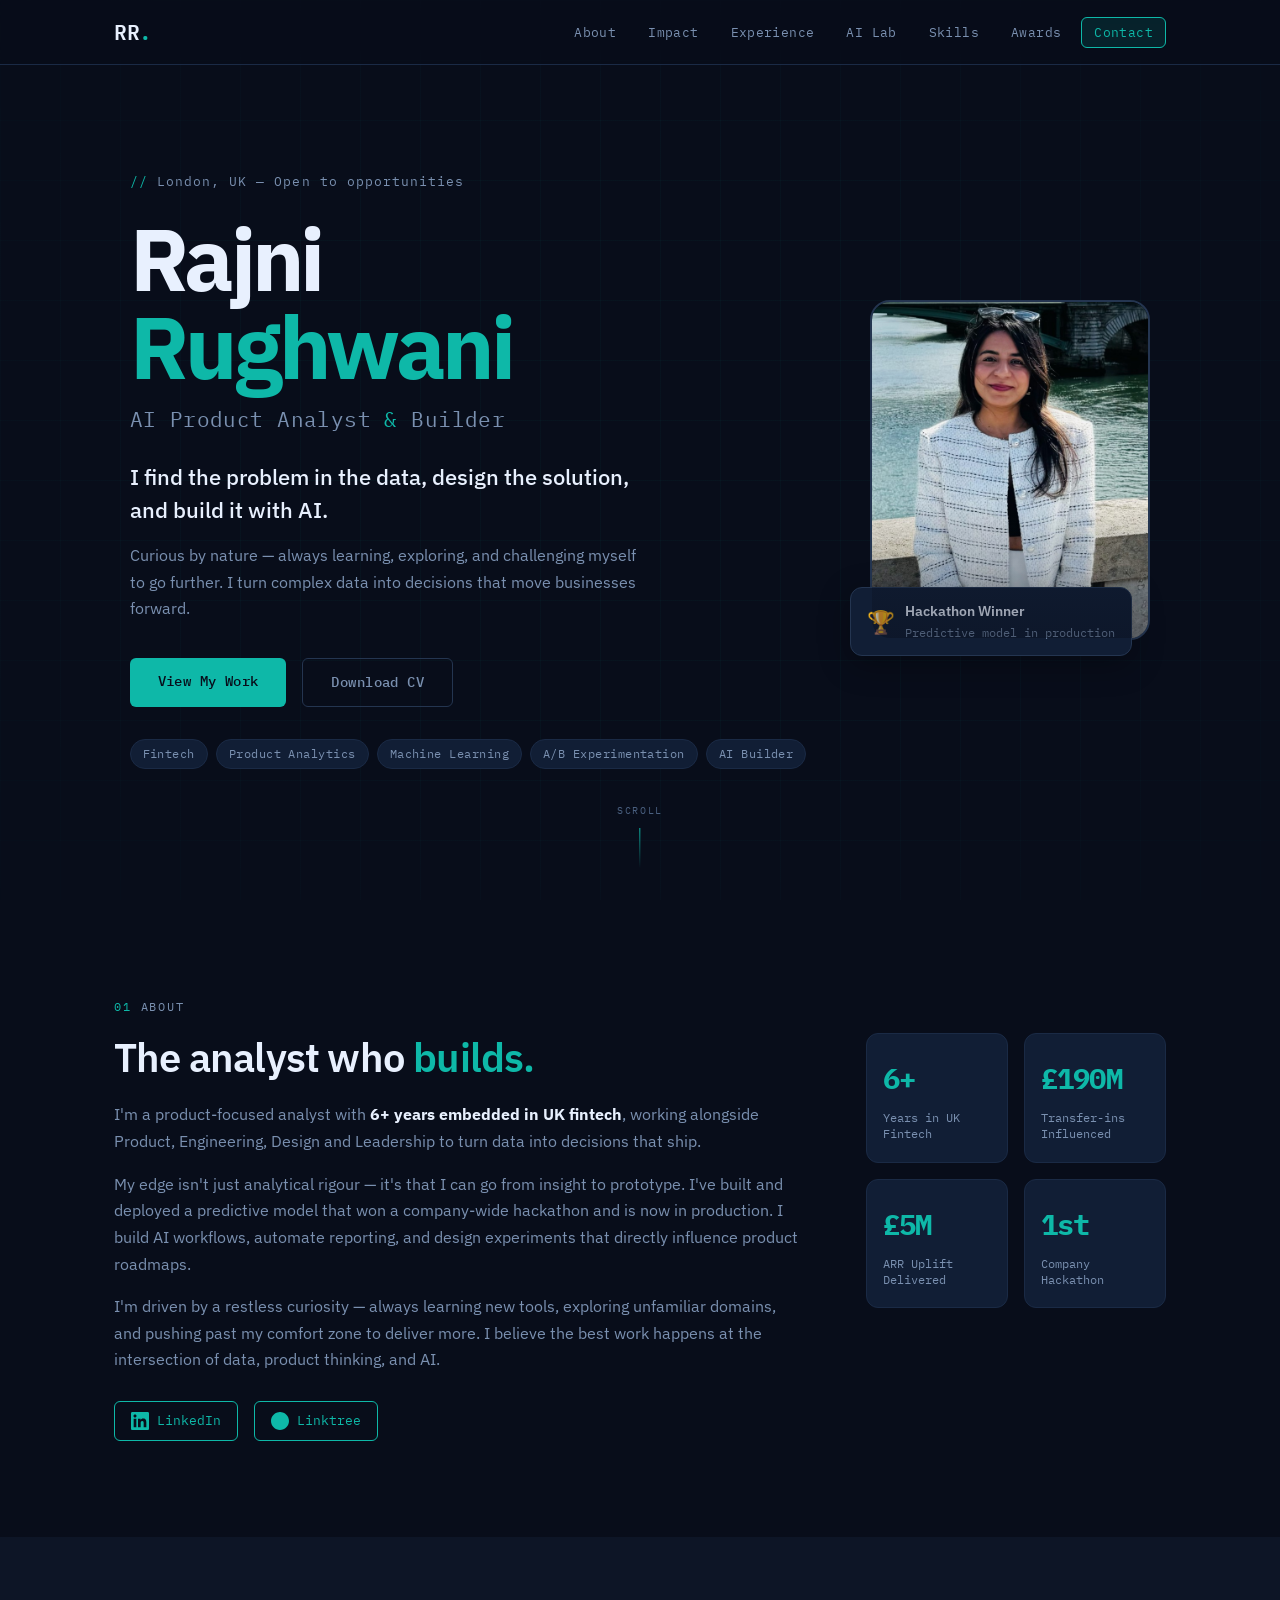
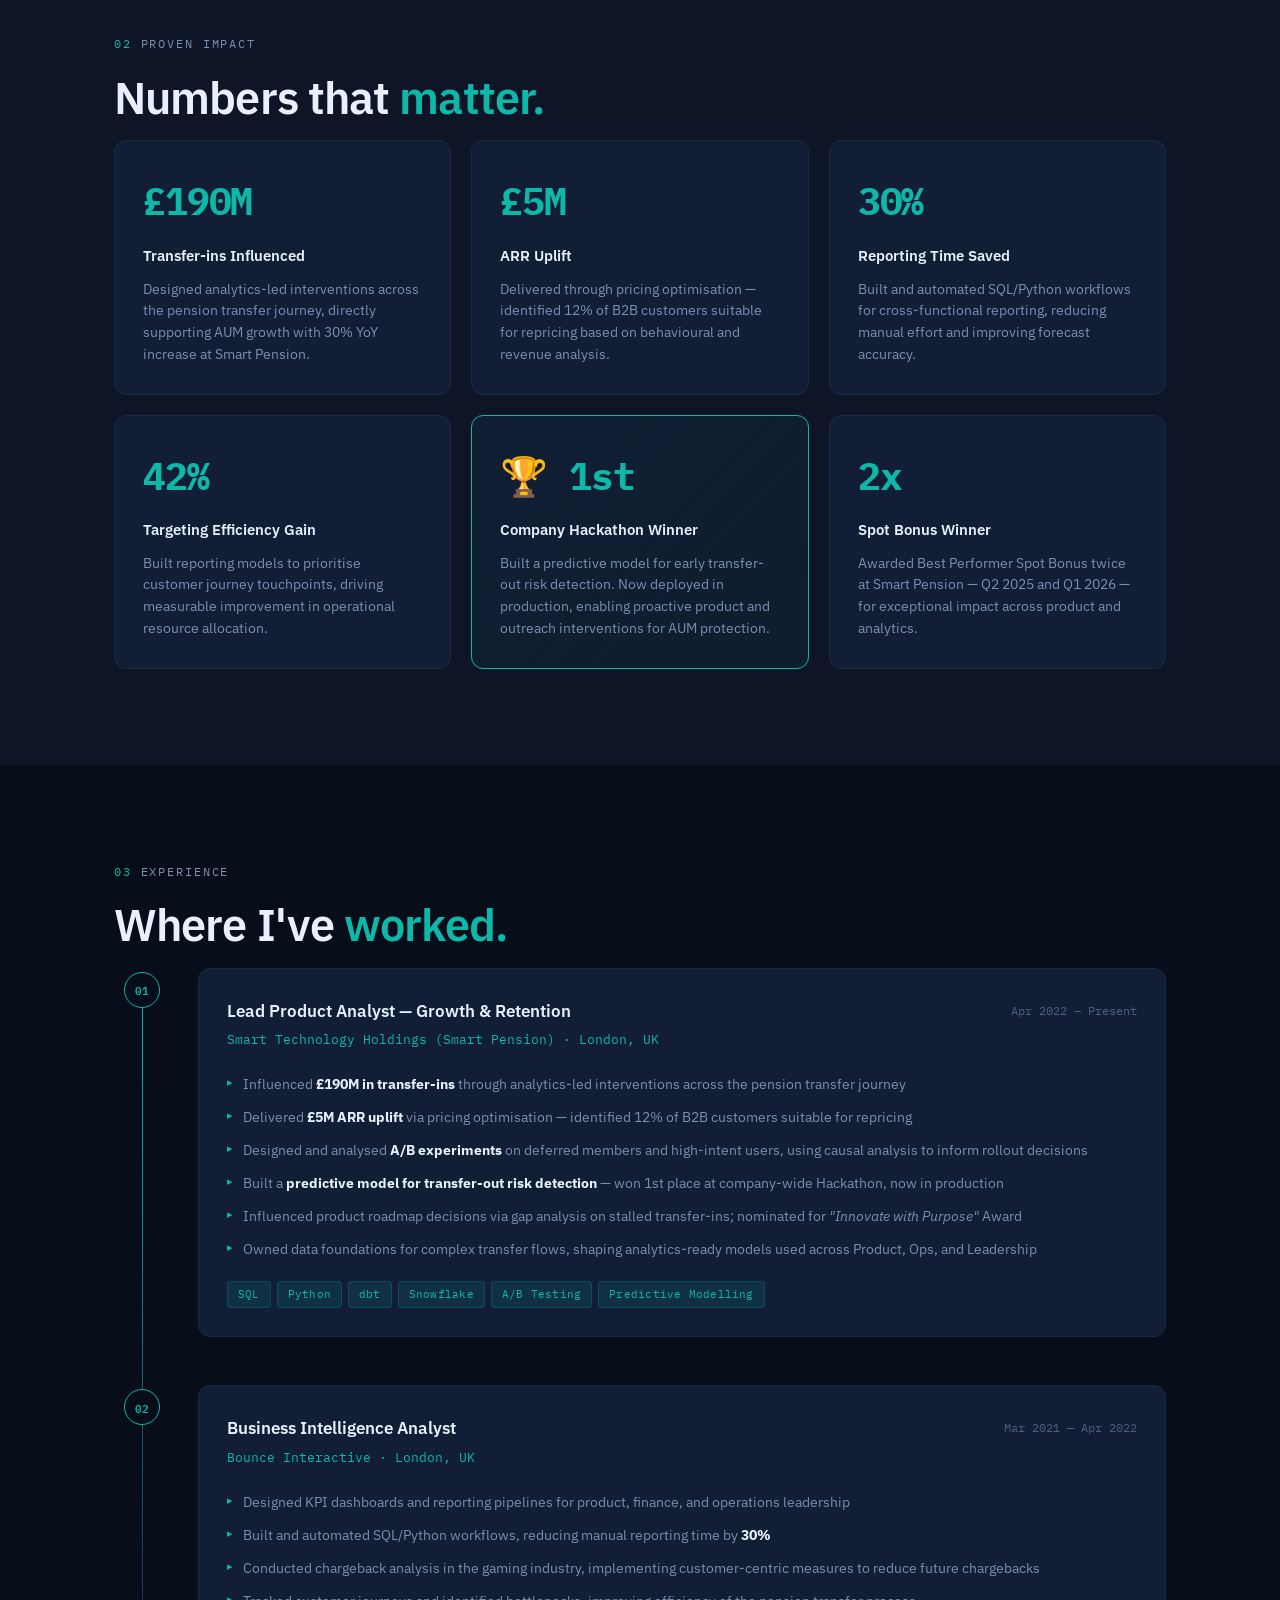
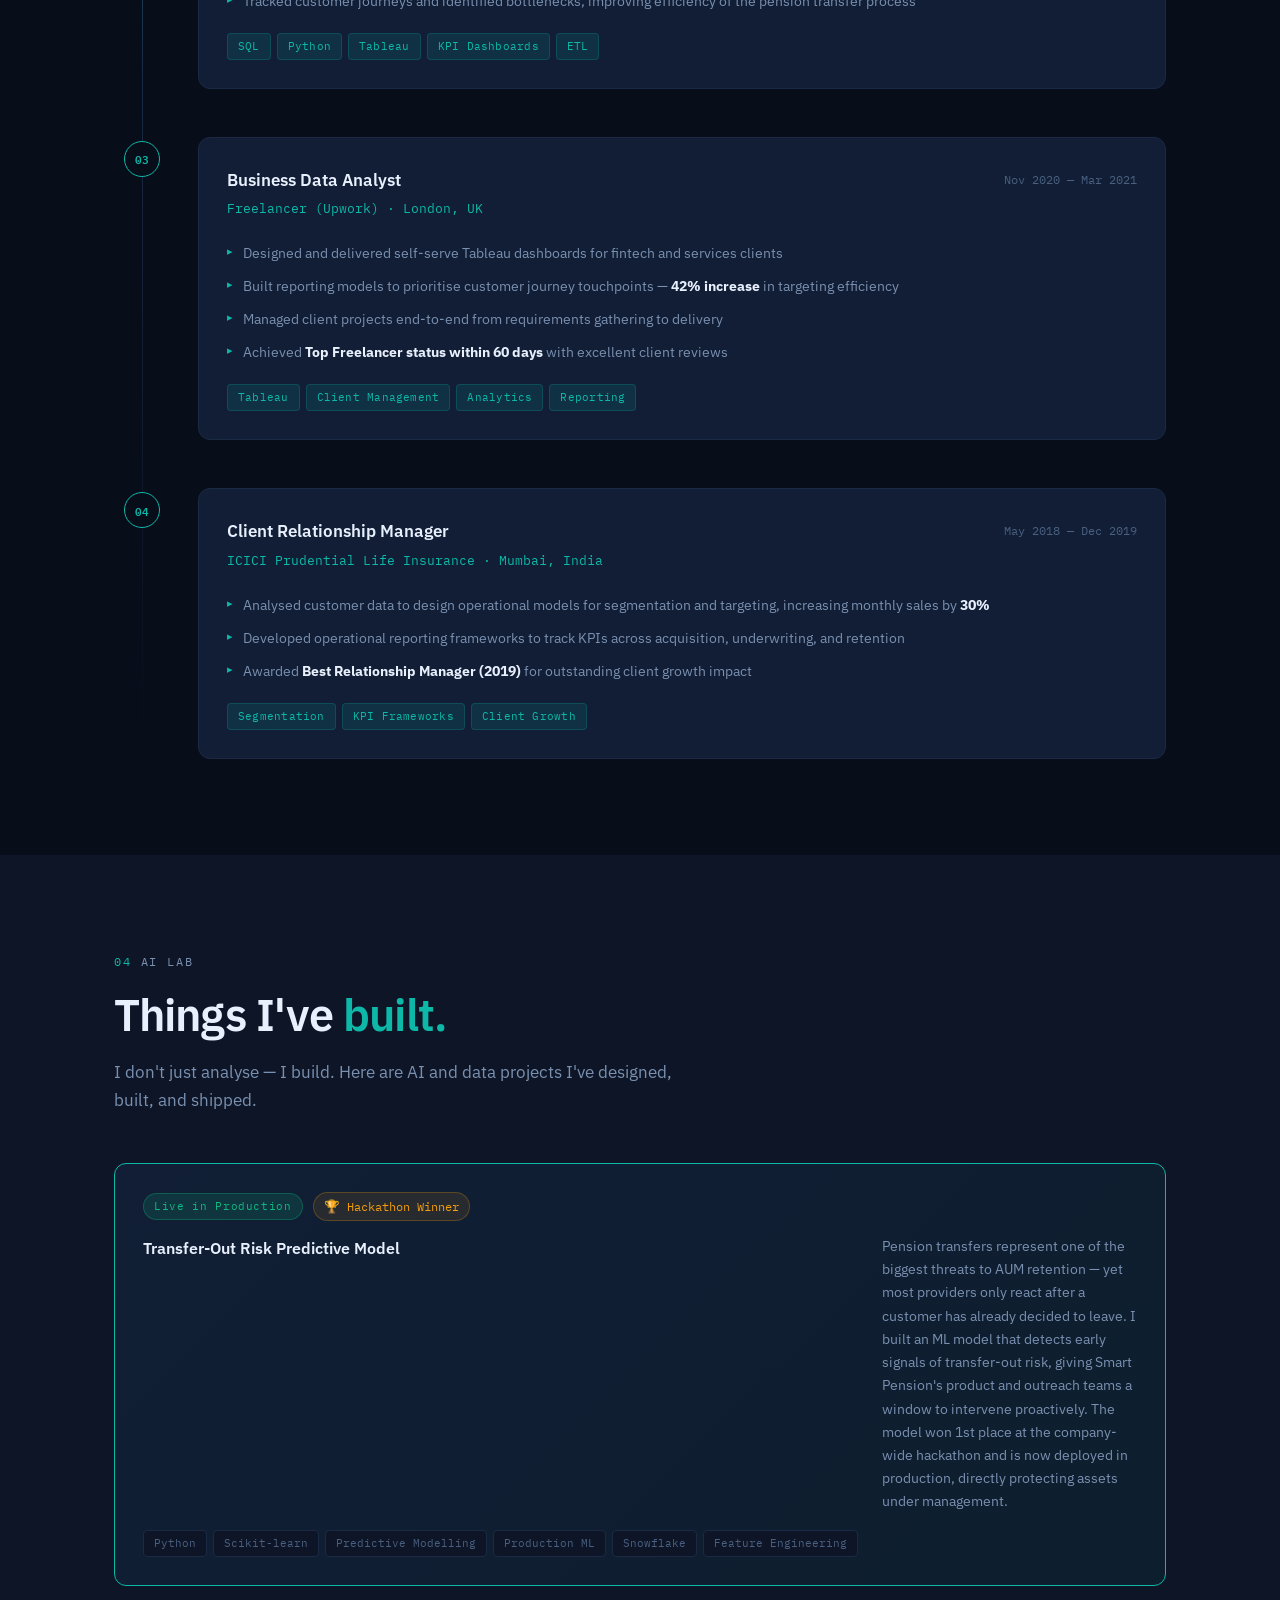
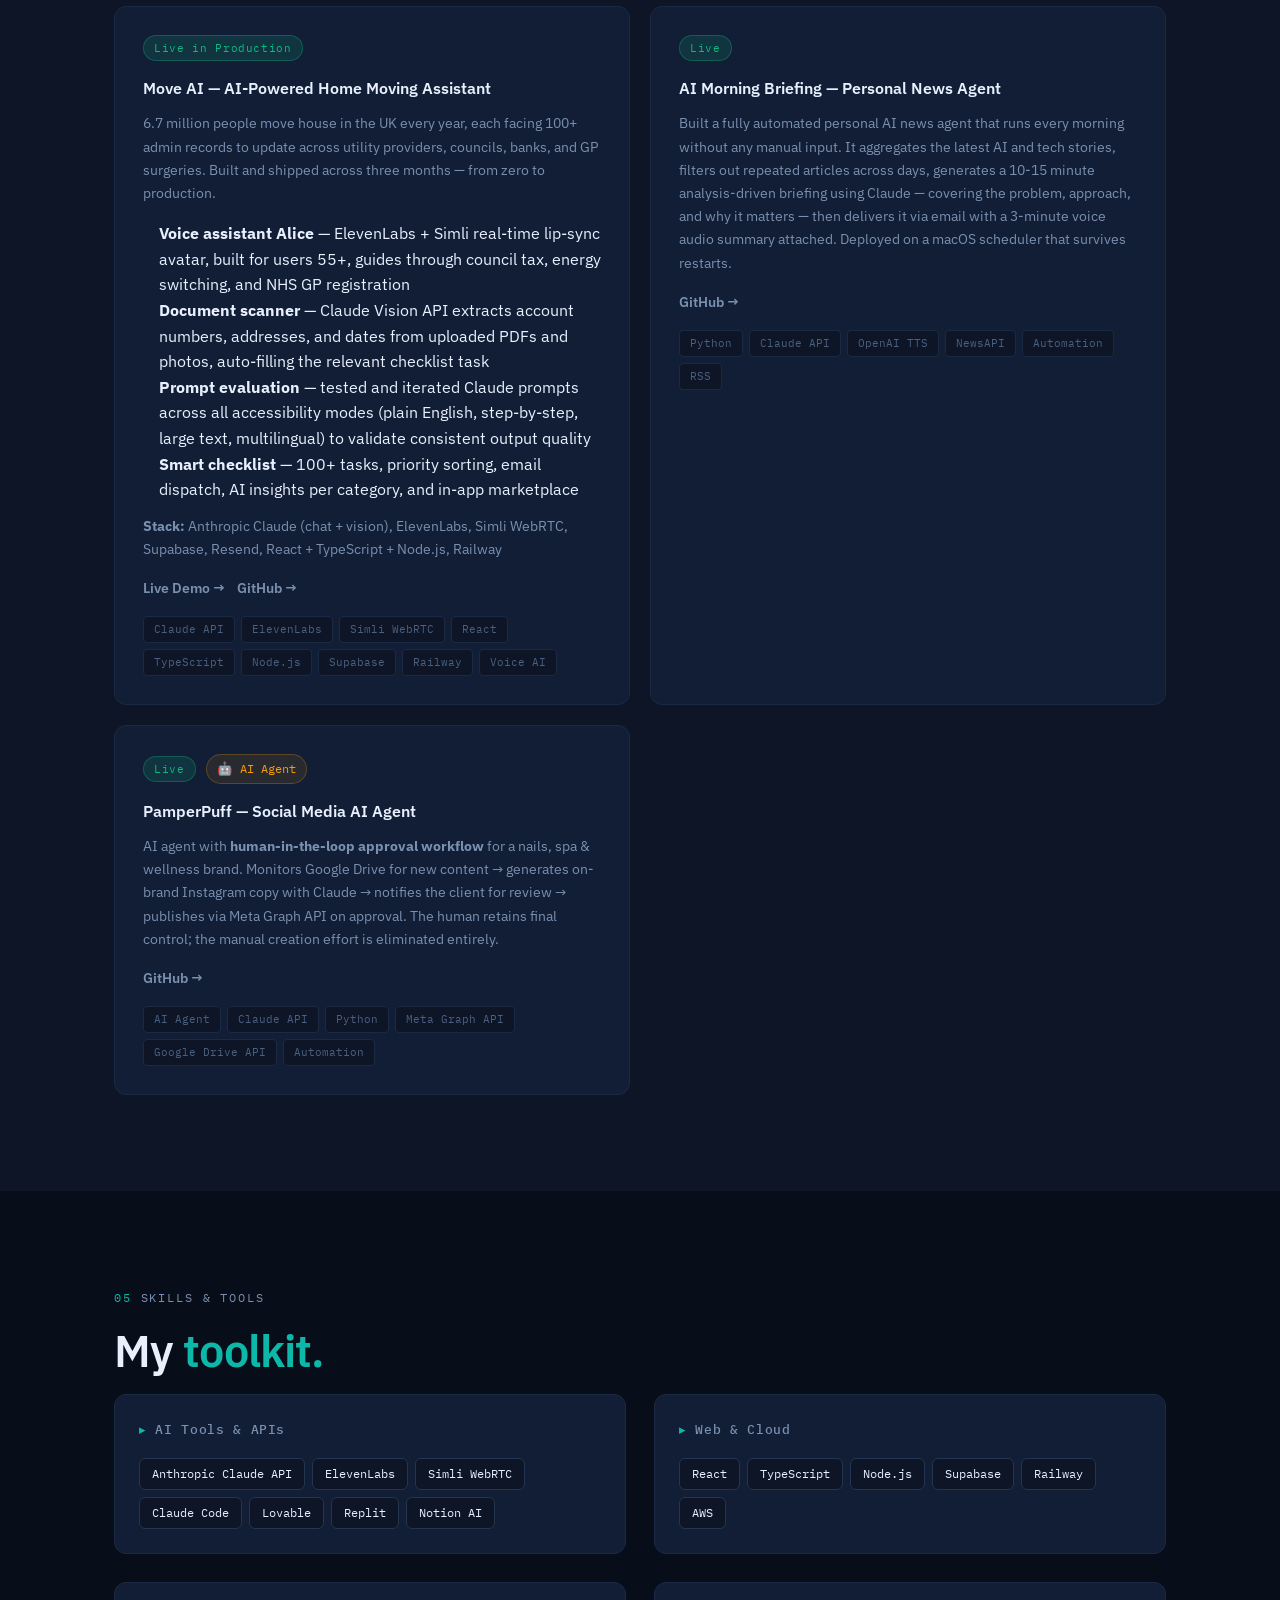
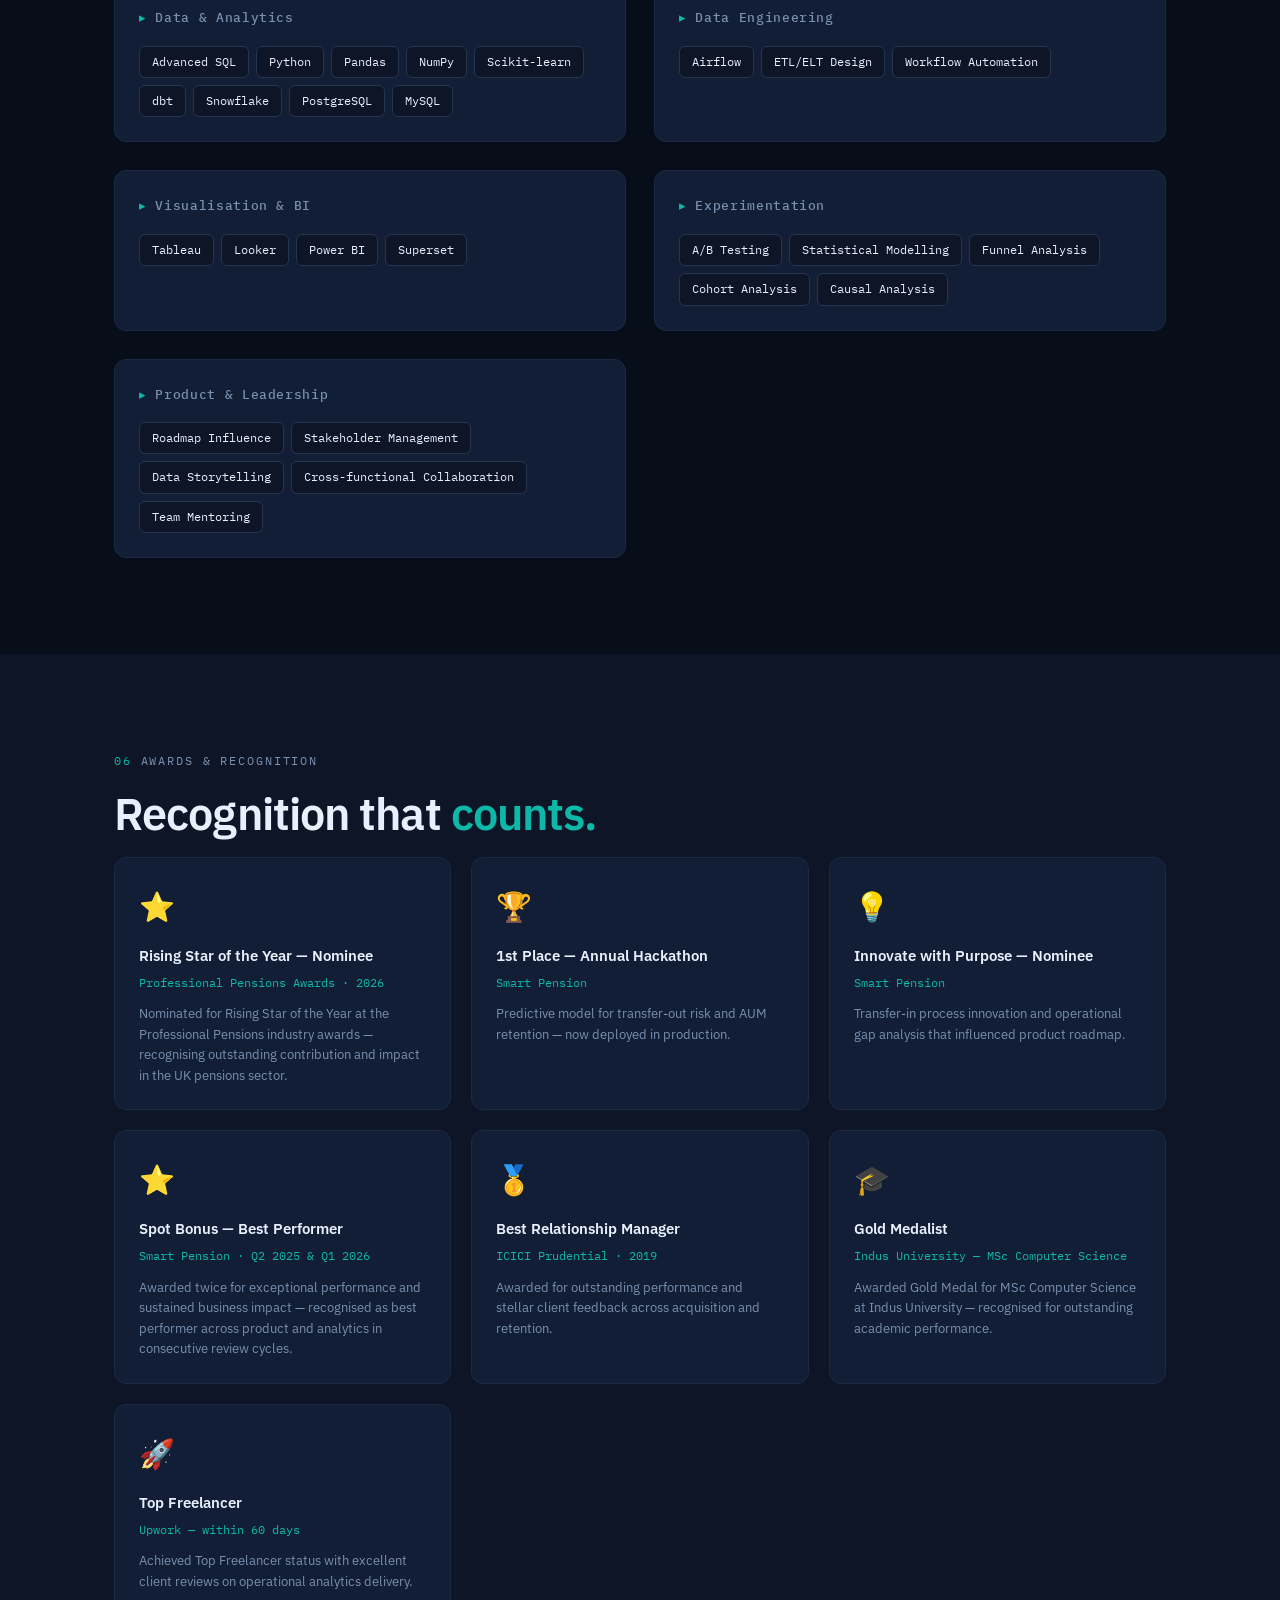
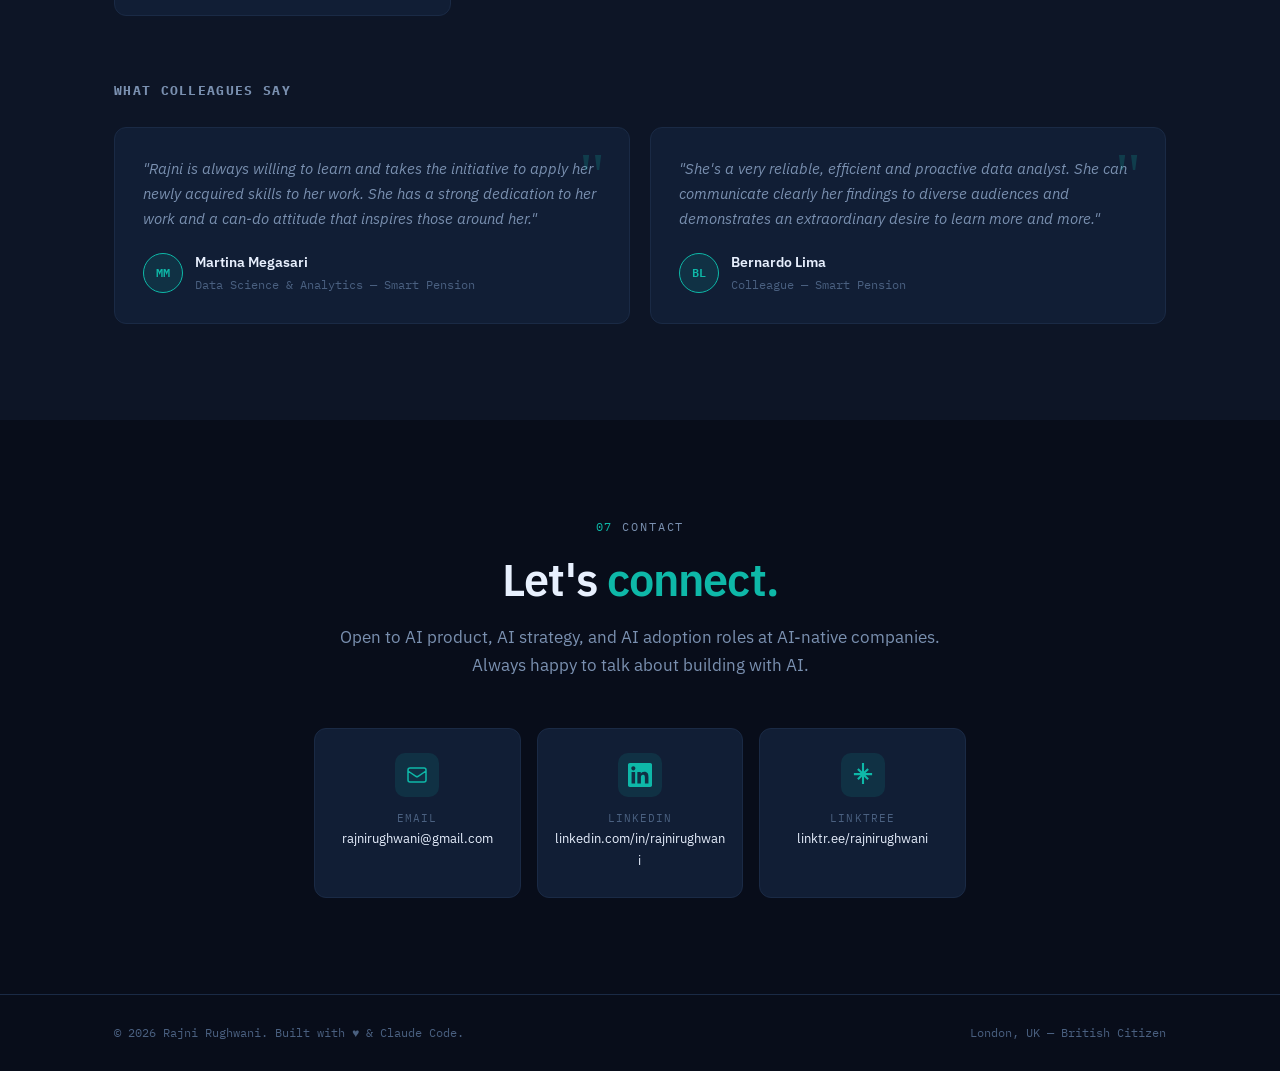
==== index.html @ b914f758 "Improve Move AI description with evals, PamperPuff HITL, fix Gold Medal to Indus University" ====
<!DOCTYPE html>
<html lang="en">
<head>
  <meta charset="UTF-8" />
  <meta name="viewport" content="width=device-width, initial-scale=1.0" />
  <title>Rajni Rughwani — AI Product Analyst & Builder</title>
  <meta name="description" content="Rajni Rughwani — Fintech AI Product Analyst & Builder. 6+ years in UK fintech. £190M influenced. Predictive models in production." />
  <link rel="preconnect" href="https://fonts.googleapis.com" />
  <link rel="preconnect" href="https://fonts.gstatic.com" crossorigin />
  <link href="https://fonts.googleapis.com/css2?family=IBM+Plex+Mono:wght@300;400;500;600&family=IBM+Plex+Sans:wght@300;400;500;600;700&display=swap" rel="stylesheet" />
  <link rel="stylesheet" href="style.css" />
</head>
<body>

  <!-- NAV -->
  <nav id="navbar">
    <div class="nav-inner">
      <a href="#hero" class="nav-logo">RR<span class="accent">.</span></a>
      <button class="nav-toggle" id="navToggle" aria-label="Toggle menu">
        <span></span><span></span><span></span>
      </button>
      <ul class="nav-links" id="navLinks">
        <li><a href="#about">About</a></li>
        <li><a href="#impact">Impact</a></li>
        <li><a href="#experience">Experience</a></li>
        <li><a href="#ailab">AI Lab</a></li>
        <li><a href="#skills">Skills</a></li>
        <li><a href="#awards">Awards</a></li>
        <li><a href="#contact" class="nav-cta">Contact</a></li>
      </ul>
    </div>
  </nav>

  <!-- HERO -->
  <section id="hero">
    <div class="hero-bg-grid"></div>
    <div class="container hero-inner">
      <div class="hero-text">
        <p class="hero-eyebrow"><span class="accent">// </span>London, UK &mdash; Open to opportunities</p>
        <h1>Rajni<br /><span class="accent">Rughwani</span></h1>
        <p class="hero-title">AI Product Analyst <span class="accent">&</span> Builder</p>
        <p class="hero-tagline">I find the problem in the data, design the solution,<br class="hide-sm" /> and build it with AI.</p>
        <p class="hero-sub">Curious by nature &mdash; always learning, exploring, and challenging myself to go further. I turn complex data into decisions that move businesses forward.</p>
        <div class="hero-actions">
          <a href="#impact" class="btn btn-primary">View My Work</a>
          <a href="public/rajni-cv.pdf" class="btn btn-outline" download>Download CV</a>
        </div>
        <div class="hero-badges">
          <span class="badge">Fintech</span>
          <span class="badge">Product Analytics</span>
          <span class="badge">Machine Learning</span>
          <span class="badge">A/B Experimentation</span>
          <span class="badge">AI Builder</span>
        </div>
      </div>
      <div class="hero-photo">
        <div class="photo-frame">
          <img src="public/rajni.jpg" alt="Rajni Rughwani" />
        </div>
        <div class="photo-card">
          <span class="photo-card-icon">🏆</span>
          <div>
            <p class="photo-card-title">Hackathon Winner</p>
            <p class="photo-card-sub">Predictive model in production</p>
          </div>
        </div>
      </div>
    </div>
    <div class="hero-scroll">
      <span>scroll</span>
      <div class="scroll-line"></div>
    </div>
  </section>

  <!-- ABOUT -->
  <section id="about">
    <div class="container">
      <div class="section-label"><span class="accent">01 </span>About</div>
      <div class="about-grid">
        <div class="about-text">
          <h2>The analyst who <span class="accent">builds.</span></h2>
          <p>I'm a product-focused analyst with <strong>6+ years embedded in UK fintech</strong>, working alongside Product, Engineering, Design and Leadership to turn data into decisions that ship.</p>
          <p>My edge isn't just analytical rigour &mdash; it's that I can go from insight to prototype. I've built and deployed a predictive model that won a company-wide hackathon and is now in production. I build AI workflows, automate reporting, and design experiments that directly influence product roadmaps.</p>
          <p>I'm driven by a restless curiosity &mdash; always learning new tools, exploring unfamiliar domains, and pushing past my comfort zone to deliver more. I believe the best work happens at the intersection of data, product thinking, and AI.</p>
          <div class="about-links">
            <a href="https://linkedin.com/in/rajnirughwani/" target="_blank" rel="noopener" class="about-link">
              <svg width="18" height="18" viewBox="0 0 24 24" fill="currentColor"><path d="M20.447 20.452h-3.554v-5.569c0-1.328-.027-3.037-1.852-3.037-1.853 0-2.136 1.445-2.136 2.939v5.667H9.351V9h3.414v1.561h.046c.477-.9 1.637-1.85 3.37-1.85 3.601 0 4.267 2.37 4.267 5.455v6.286zM5.337 7.433c-1.144 0-2.063-.926-2.063-2.065 0-1.138.92-2.063 2.063-2.063 1.14 0 2.064.925 2.064 2.063 0 1.139-.925 2.065-2.064 2.065zm1.782 13.019H3.555V9h3.564v11.452zM22.225 0H1.771C.792 0 0 .774 0 1.729v20.542C0 23.227.792 24 1.771 24h20.451C23.2 24 24 23.227 24 22.271V1.729C24 .774 23.2 0 22.222 0h.003z"/></svg>
              LinkedIn
            </a>
            <a href="https://linktr.ee/rajnirughwani" target="_blank" rel="noopener" class="about-link">
              <svg width="18" height="18" viewBox="0 0 24 24" fill="currentColor"><path d="M7.953 15.066c-.08.163-.08.324-.08.486.08.517.528.897 1.052.897h6.15c.527 0 .974-.38 1.052-.897.002-.162-.026-.324-.08-.486L13.1 8.198h2.846l-2.79-3.066 2.79-3.066H13.1V0h-2.2v2.066H8.055l2.79 3.066-2.79 3.066H10.9l-2.947 6.868zM12 24c6.627 0 12-5.373 12-12S18.627 0 12 0 0 5.373 0 12s5.373 12 12 12z"/></svg>
              Linktree
            </a>
          </div>
        </div>
        <div class="about-stats">
          <div class="stat-item">
            <span class="stat-num accent">6+</span>
            <span class="stat-label">Years in UK Fintech</span>
          </div>
          <div class="stat-item">
            <span class="stat-num accent">£190M</span>
            <span class="stat-label">Transfer-ins Influenced</span>
          </div>
          <div class="stat-item">
            <span class="stat-num accent">£5M</span>
            <span class="stat-label">ARR Uplift Delivered</span>
          </div>
          <div class="stat-item">
            <span class="stat-num accent">1st</span>
            <span class="stat-label">Company Hackathon</span>
          </div>
        </div>
      </div>
    </div>
  </section>

  <!-- IMPACT -->
  <section id="impact" class="section-dark">
    <div class="container">
      <div class="section-label"><span class="accent">02 </span>Proven Impact</div>
      <h2 class="section-title">Numbers that <span class="accent">matter.</span></h2>
      <div class="impact-grid">
        <div class="impact-card">
          <div class="impact-num">£190M</div>
          <div class="impact-title">Transfer-ins Influenced</div>
          <div class="impact-desc">Designed analytics-led interventions across the pension transfer journey, directly supporting AUM growth with 30% YoY increase at Smart Pension.</div>
        </div>
        <div class="impact-card">
          <div class="impact-num">£5M</div>
          <div class="impact-title">ARR Uplift</div>
          <div class="impact-desc">Delivered through pricing optimisation — identified 12% of B2B customers suitable for repricing based on behavioural and revenue analysis.</div>
        </div>
        <div class="impact-card">
          <div class="impact-num">30%</div>
          <div class="impact-title">Reporting Time Saved</div>
          <div class="impact-desc">Built and automated SQL/Python workflows for cross-functional reporting, reducing manual effort and improving forecast accuracy.</div>
        </div>
        <div class="impact-card">
          <div class="impact-num">42%</div>
          <div class="impact-title">Targeting Efficiency Gain</div>
          <div class="impact-desc">Built reporting models to prioritise customer journey touchpoints, driving measurable improvement in operational resource allocation.</div>
        </div>
        <div class="impact-card impact-card-highlight">
          <div class="impact-num">🏆 1st</div>
          <div class="impact-title">Company Hackathon Winner</div>
          <div class="impact-desc">Built a predictive model for early transfer-out risk detection. Now deployed in production, enabling proactive product and outreach interventions for AUM protection.</div>
        </div>
        <div class="impact-card">
          <div class="impact-num">2x</div>
          <div class="impact-title">Spot Bonus Winner</div>
          <div class="impact-desc">Awarded Best Performer Spot Bonus twice at Smart Pension — Q2 2025 and Q1 2026 — for exceptional impact across product and analytics.</div>
        </div>
      </div>
    </div>
  </section>

  <!-- EXPERIENCE -->
  <section id="experience">
    <div class="container">
      <div class="section-label"><span class="accent">03 </span>Experience</div>
      <h2 class="section-title">Where I've <span class="accent">worked.</span></h2>
      <div class="timeline">

        <div class="timeline-item">
          <div class="timeline-marker">
            <span class="timeline-num">01</span>
          </div>
          <div class="timeline-content">
            <div class="timeline-header">
              <div>
                <h3 class="timeline-role">Lead Product Analyst — Growth & Retention</h3>
                <p class="timeline-company">Smart Technology Holdings (Smart Pension) &middot; London, UK</p>
              </div>
              <span class="timeline-date">Apr 2022 — Present</span>
            </div>
            <ul class="timeline-bullets">
              <li>Influenced <strong>£190M in transfer-ins</strong> through analytics-led interventions across the pension transfer journey</li>
              <li>Delivered <strong>£5M ARR uplift</strong> via pricing optimisation — identified 12% of B2B customers suitable for repricing</li>
              <li>Designed and analysed <strong>A/B experiments</strong> on deferred members and high-intent users, using causal analysis to inform rollout decisions</li>
              <li>Built a <strong>predictive model for transfer-out risk detection</strong> — won 1st place at company-wide Hackathon, now in production</li>
              <li>Influenced product roadmap decisions via gap analysis on stalled transfer-ins; nominated for <em>"Innovate with Purpose"</em> Award</li>
              <li>Owned data foundations for complex transfer flows, shaping analytics-ready models used across Product, Ops, and Leadership</li>
            </ul>
            <div class="timeline-tags">
              <span>SQL</span><span>Python</span><span>dbt</span><span>Snowflake</span><span>A/B Testing</span><span>Predictive Modelling</span>
            </div>
          </div>
        </div>

        <div class="timeline-item">
          <div class="timeline-marker">
            <span class="timeline-num">02</span>
          </div>
          <div class="timeline-content">
            <div class="timeline-header">
              <div>
                <h3 class="timeline-role">Business Intelligence Analyst</h3>
                <p class="timeline-company">Bounce Interactive &middot; London, UK</p>
              </div>
              <span class="timeline-date">Mar 2021 — Apr 2022</span>
            </div>
            <ul class="timeline-bullets">
              <li>Designed KPI dashboards and reporting pipelines for product, finance, and operations leadership</li>
              <li>Built and automated SQL/Python workflows, reducing manual reporting time by <strong>30%</strong></li>
              <li>Conducted chargeback analysis in the gaming industry, implementing customer-centric measures to reduce future chargebacks</li>
              <li>Tracked customer journeys and identified bottlenecks, improving efficiency of the pension transfer process</li>
            </ul>
            <div class="timeline-tags">
              <span>SQL</span><span>Python</span><span>Tableau</span><span>KPI Dashboards</span><span>ETL</span>
            </div>
          </div>
        </div>

        <div class="timeline-item">
          <div class="timeline-marker">
            <span class="timeline-num">03</span>
          </div>
          <div class="timeline-content">
            <div class="timeline-header">
              <div>
                <h3 class="timeline-role">Business Data Analyst</h3>
                <p class="timeline-company">Freelancer (Upwork) &middot; London, UK</p>
              </div>
              <span class="timeline-date">Nov 2020 — Mar 2021</span>
            </div>
            <ul class="timeline-bullets">
              <li>Designed and delivered self-serve Tableau dashboards for fintech and services clients</li>
              <li>Built reporting models to prioritise customer journey touchpoints — <strong>42% increase</strong> in targeting efficiency</li>
              <li>Managed client projects end-to-end from requirements gathering to delivery</li>
              <li>Achieved <strong>Top Freelancer status within 60 days</strong> with excellent client reviews</li>
            </ul>
            <div class="timeline-tags">
              <span>Tableau</span><span>Client Management</span><span>Analytics</span><span>Reporting</span>
            </div>
          </div>
        </div>

        <div class="timeline-item">
          <div class="timeline-marker">
            <span class="timeline-num">04</span>
          </div>
          <div class="timeline-content">
            <div class="timeline-header">
              <div>
                <h3 class="timeline-role">Client Relationship Manager</h3>
                <p class="timeline-company">ICICI Prudential Life Insurance &middot; Mumbai, India</p>
              </div>
              <span class="timeline-date">May 2018 — Dec 2019</span>
            </div>
            <ul class="timeline-bullets">
              <li>Analysed customer data to design operational models for segmentation and targeting, increasing monthly sales by <strong>30%</strong></li>
              <li>Developed operational reporting frameworks to track KPIs across acquisition, underwriting, and retention</li>
              <li>Awarded <strong>Best Relationship Manager (2019)</strong> for outstanding client growth impact</li>
            </ul>
            <div class="timeline-tags">
              <span>Segmentation</span><span>KPI Frameworks</span><span>Client Growth</span>
            </div>
          </div>
        </div>

      </div>
    </div>
  </section>

  <!-- AI LAB -->
  <section id="ailab" class="section-dark">
    <div class="container">
      <div class="section-label"><span class="accent">04 </span>AI Lab</div>
      <h2 class="section-title">Things I've <span class="accent">built.</span></h2>
      <p class="section-sub">I don't just analyse — I build. Here are AI and data projects I've designed, built, and shipped.</p>
      <div class="lab-grid">

        <div class="lab-card lab-card-featured">
          <div class="lab-card-top">
            <span class="lab-status lab-status-live">Live in Production</span>
            <span class="lab-award">🏆 Hackathon Winner</span>
          </div>
          <h3>Transfer-Out Risk Predictive Model</h3>
          <p>Pension transfers represent one of the biggest threats to AUM retention — yet most providers only react after a customer has already decided to leave. I built an ML model that detects early signals of transfer-out risk, giving Smart Pension's product and outreach teams a window to intervene proactively. The model won 1st place at the company-wide hackathon and is now deployed in production, directly protecting assets under management.</p>
          <div class="lab-tags">
            <span>Python</span><span>Scikit-learn</span><span>Predictive Modelling</span><span>Production ML</span><span>Snowflake</span><span>Feature Engineering</span>
          </div>
        </div>

        <div class="lab-card">
          <div class="lab-card-top">
            <span class="lab-status lab-status-live">Live in Production</span>
          </div>
          <h3>Move AI — AI-Powered Home Moving Assistant</h3>
          <p>6.7 million people move house in the UK every year, each facing 100+ admin records to update across utility providers, councils, banks, and GP surgeries. Built and shipped across three months — from zero to production.</p>
          <ul style="margin:8px 0 8px 16px; font-size:inherit; line-height:1.6;">
            <li><strong>Voice assistant Alice</strong> — ElevenLabs + Simli real-time lip-sync avatar, built for users 55+, guides through council tax, energy switching, and NHS GP registration</li>
            <li><strong>Document scanner</strong> — Claude Vision API extracts account numbers, addresses, and dates from uploaded PDFs and photos, auto-filling the relevant checklist task</li>
            <li><strong>Prompt evaluation</strong> — tested and iterated Claude prompts across all accessibility modes (plain English, step-by-step, large text, multilingual) to validate consistent output quality</li>
            <li><strong>Smart checklist</strong> — 100+ tasks, priority sorting, email dispatch, AI insights per category, and in-app marketplace</li>
          </ul>
          <p style="margin-top:0.75rem"><strong>Stack:</strong> Anthropic Claude (chat + vision), ElevenLabs, Simli WebRTC, Supabase, Resend, React + TypeScript + Node.js, Railway</p>
          <p style="margin-top:0.5rem">
            <a href="https://move-ai-production-fd45.up.railway.app" target="_blank" rel="noopener" style="color:var(--accent);text-decoration:none;font-weight:600">Live Demo →</a>
            &nbsp;&nbsp;
            <a href="https://github.com/RajniRughwani/move-ai-portfolio" target="_blank" rel="noopener" style="color:var(--accent);text-decoration:none;font-weight:600">GitHub →</a>
          </p>
          <div class="lab-tags">
            <span>Claude API</span><span>ElevenLabs</span><span>Simli WebRTC</span><span>React</span><span>TypeScript</span><span>Node.js</span><span>Supabase</span><span>Railway</span><span>Voice AI</span>
          </div>
        </div>

        <div class="lab-card">
          <div class="lab-card-top">
            <span class="lab-status lab-status-live">Live</span>
          </div>
          <h3>AI Morning Briefing — Personal News Agent</h3>
          <p>Built a fully automated personal AI news agent that runs every morning without any manual input. It aggregates the latest AI and tech stories, filters out repeated articles across days, generates a 10-15 minute analysis-driven briefing using Claude — covering the problem, approach, and why it matters — then delivers it via email with a 3-minute voice audio summary attached. Deployed on a macOS scheduler that survives restarts.</p>
          <p style="margin-top:0.5rem">
            <a href="https://github.com/RajniRughwani/morning-briefing" target="_blank" rel="noopener" style="color:var(--accent);text-decoration:none;font-weight:600">GitHub →</a>
          </p>
          <div class="lab-tags">
            <span>Python</span><span>Claude API</span><span>OpenAI TTS</span><span>NewsAPI</span><span>Automation</span><span>RSS</span>
          </div>
        </div>

        <div class="lab-card">
          <div class="lab-card-top">
            <span class="lab-status lab-status-live">Live</span>
            <span class="lab-award">🤖 AI Agent</span>
          </div>
          <h3>PamperPuff — Social Media AI Agent</h3>
          <p>AI agent with <strong>human-in-the-loop approval workflow</strong> for a nails, spa &amp; wellness brand. Monitors Google Drive for new content → generates on-brand Instagram copy with Claude → notifies the client for review → publishes via Meta Graph API on approval. The human retains final control; the manual creation effort is eliminated entirely.</p>
          <p style="margin-top:0.5rem">
            <a href="https://github.com/RajniRughwani/pamperpuff-social" target="_blank" rel="noopener" style="color:var(--accent);text-decoration:none;font-weight:600">GitHub →</a>
          </p>
          <div class="lab-tags">
            <span>AI Agent</span><span>Claude API</span><span>Python</span><span>Meta Graph API</span><span>Google Drive API</span><span>Automation</span>
          </div>
        </div>

      </div>
    </div>
  </section>

  <!-- SKILLS -->
  <section id="skills">
    <div class="container">
      <div class="section-label"><span class="accent">05 </span>Skills & Tools</div>
      <h2 class="section-title">My <span class="accent">toolkit.</span></h2>
      <div class="skills-grid">

        <div class="skill-group">
          <h3 class="skill-group-title"><span class="accent">▸</span> AI Tools &amp; APIs</h3>
          <div class="skill-pills">
            <span>Anthropic Claude API</span><span>ElevenLabs</span><span>Simli WebRTC</span><span>Claude Code</span><span>Lovable</span><span>Replit</span><span>Notion AI</span>
          </div>
        </div>

        <div class="skill-group">
          <h3 class="skill-group-title"><span class="accent">▸</span> Web &amp; Cloud</h3>
          <div class="skill-pills">
            <span>React</span><span>TypeScript</span><span>Node.js</span><span>Supabase</span><span>Railway</span><span>AWS</span>
          </div>
        </div>

        <div class="skill-group">
          <h3 class="skill-group-title"><span class="accent">▸</span> Data & Analytics</h3>
          <div class="skill-pills">
            <span>Advanced SQL</span><span>Python</span><span>Pandas</span><span>NumPy</span><span>Scikit-learn</span><span>dbt</span><span>Snowflake</span><span>PostgreSQL</span><span>MySQL</span>
          </div>
        </div>

        <div class="skill-group">
          <h3 class="skill-group-title"><span class="accent">▸</span> Data Engineering</h3>
          <div class="skill-pills">
            <span>Airflow</span><span>ETL/ELT Design</span><span>Workflow Automation</span>
          </div>
        </div>

        <div class="skill-group">
          <h3 class="skill-group-title"><span class="accent">▸</span> Visualisation & BI</h3>
          <div class="skill-pills">
            <span>Tableau</span><span>Looker</span><span>Power BI</span><span>Superset</span>
          </div>
        </div>

        <div class="skill-group">
          <h3 class="skill-group-title"><span class="accent">▸</span> Experimentation</h3>
          <div class="skill-pills">
            <span>A/B Testing</span><span>Statistical Modelling</span><span>Funnel Analysis</span><span>Cohort Analysis</span><span>Causal Analysis</span>
          </div>
        </div>

        <div class="skill-group">
          <h3 class="skill-group-title"><span class="accent">▸</span> Product & Leadership</h3>
          <div class="skill-pills">
            <span>Roadmap Influence</span><span>Stakeholder Management</span><span>Data Storytelling</span><span>Cross-functional Collaboration</span><span>Team Mentoring</span>
          </div>
        </div>

      </div>
    </div>
  </section>

  <!-- AWARDS -->
  <section id="awards" class="section-dark">
    <div class="container">
      <div class="section-label"><span class="accent">06 </span>Awards & Recognition</div>
      <h2 class="section-title">Recognition that <span class="accent">counts.</span></h2>
      <div class="awards-grid">
        <div class="award-card">
          <div class="award-icon">⭐</div>
          <h3>Rising Star of the Year — Nominee</h3>
          <p class="award-org">Professional Pensions Awards · 2026</p>
          <p class="award-desc">Nominated for Rising Star of the Year at the Professional Pensions industry awards — recognising outstanding contribution and impact in the UK pensions sector.</p>
        </div>
        <div class="award-card">
          <div class="award-icon">🏆</div>
          <h3>1st Place — Annual Hackathon</h3>
          <p class="award-org">Smart Pension</p>
          <p class="award-desc">Predictive model for transfer-out risk and AUM retention — now deployed in production.</p>
        </div>
        <div class="award-card">
          <div class="award-icon">💡</div>
          <h3>Innovate with Purpose — Nominee</h3>
          <p class="award-org">Smart Pension</p>
          <p class="award-desc">Transfer-in process innovation and operational gap analysis that influenced product roadmap.</p>
        </div>
        <div class="award-card">
          <div class="award-icon">⭐</div>
          <h3>Spot Bonus — Best Performer</h3>
          <p class="award-org">Smart Pension · Q2 2025 &amp; Q1 2026</p>
          <p class="award-desc">Awarded twice for exceptional performance and sustained business impact — recognised as best performer across product and analytics in consecutive review cycles.</p>
        </div>
        <div class="award-card">
          <div class="award-icon">🥇</div>
          <h3>Best Relationship Manager</h3>
          <p class="award-org">ICICI Prudential · 2019</p>
          <p class="award-desc">Awarded for outstanding performance and stellar client feedback across acquisition and retention.</p>
        </div>
        <div class="award-card">
          <div class="award-icon">🎓</div>
          <h3>Gold Medalist</h3>
          <p class="award-org">Indus University — MSc Computer Science</p>
          <p class="award-desc">Awarded Gold Medal for MSc Computer Science at Indus University — recognised for outstanding academic performance.</p>
        </div>
        <div class="award-card">
          <div class="award-icon">🚀</div>
          <h3>Top Freelancer</h3>
          <p class="award-org">Upwork — within 60 days</p>
          <p class="award-desc">Achieved Top Freelancer status with excellent client reviews on operational analytics delivery.</p>
        </div>
      </div>

      <!-- TESTIMONIALS -->
      <div class="testimonials">
        <h3 class="testimonials-title">What colleagues say</h3>
        <div class="testimonials-grid">
          <div class="testimonial-card">
            <p class="testimonial-text">"Rajni is always willing to learn and takes the initiative to apply her newly acquired skills to her work. She has a strong dedication to her work and a can-do attitude that inspires those around her."</p>
            <div class="testimonial-author">
              <div class="testimonial-avatar">MM</div>
              <div>
                <p class="testimonial-name">Martina Megasari</p>
                <p class="testimonial-role">Data Science & Analytics — Smart Pension</p>
              </div>
            </div>
          </div>
          <div class="testimonial-card">
            <p class="testimonial-text">"She's a very reliable, efficient and proactive data analyst. She can communicate clearly her findings to diverse audiences and demonstrates an extraordinary desire to learn more and more."</p>
            <div class="testimonial-author">
              <div class="testimonial-avatar">BL</div>
              <div>
                <p class="testimonial-name">Bernardo Lima</p>
                <p class="testimonial-role">Colleague — Smart Pension</p>
              </div>
            </div>
          </div>
        </div>
      </div>
    </div>
  </section>

  <!-- CONTACT -->
  <section id="contact">
    <div class="container contact-inner">
      <div class="section-label"><span class="accent">07 </span>Contact</div>
      <h2 class="section-title">Let's <span class="accent">connect.</span></h2>
      <p class="contact-sub">Open to AI product, AI strategy, and AI adoption roles at AI-native companies. Always happy to talk about building with AI.</p>
      <div class="contact-options">
        <a href="mailto:rajnirughwani@gmail.com" class="contact-card">
          <div class="contact-icon">
            <svg width="24" height="24" viewBox="0 0 24 24" fill="none" stroke="currentColor" stroke-width="1.5"><path d="M3 8l7.89 5.26a2 2 0 002.22 0L21 8M5 19h14a2 2 0 002-2V7a2 2 0 00-2-2H5a2 2 0 00-2 2v10a2 2 0 002 2z"/></svg>
          </div>
          <div>
            <p class="contact-label">Email</p>
            <p class="contact-value">rajnirughwani@gmail.com</p>
          </div>
        </a>
        <a href="https://linkedin.com/in/rajnirughwani/" target="_blank" rel="noopener" class="contact-card">
          <div class="contact-icon">
            <svg width="24" height="24" viewBox="0 0 24 24" fill="currentColor"><path d="M20.447 20.452h-3.554v-5.569c0-1.328-.027-3.037-1.852-3.037-1.853 0-2.136 1.445-2.136 2.939v5.667H9.351V9h3.414v1.561h.046c.477-.9 1.637-1.85 3.37-1.85 3.601 0 4.267 2.37 4.267 5.455v6.286zM5.337 7.433c-1.144 0-2.063-.926-2.063-2.065 0-1.138.92-2.063 2.063-2.063 1.14 0 2.064.925 2.064 2.063 0 1.139-.925 2.065-2.064 2.065zm1.782 13.019H3.555V9h3.564v11.452zM22.225 0H1.771C.792 0 0 .774 0 1.729v20.542C0 23.227.792 24 1.771 24h20.451C23.2 24 24 23.227 24 22.271V1.729C24 .774 23.2 0 22.222 0h.003z"/></svg>
          </div>
          <div>
            <p class="contact-label">LinkedIn</p>
            <p class="contact-value">linkedin.com/in/rajnirughwani</p>
          </div>
        </a>
        <a href="https://linktr.ee/rajnirughwani" target="_blank" rel="noopener" class="contact-card">
          <div class="contact-icon">
            <svg width="24" height="24" viewBox="0 0 24 24" fill="currentColor"><path d="M13.051 0h-2.1v8.555L7.622 5.229l-1.485 1.486 3.326 3.328H2.9v2.1h6.563l-3.326 3.327 1.485 1.487 3.33-3.327V21h2.1v-7.37l3.327 3.327 1.486-1.487-3.327-3.327H21.1v-2.1h-6.563l3.327-3.328L16.378 5.23l-3.327 3.326V0z"/></svg>
          </div>
          <div>
            <p class="contact-label">Linktree</p>
            <p class="contact-value">linktr.ee/rajnirughwani</p>
          </div>
        </a>
      </div>
    </div>
  </section>

  <!-- FOOTER -->
  <footer>
    <div class="container footer-inner">
      <p>© 2026 Rajni Rughwani. Built with ♥ &amp; Claude Code.</p>
      <p>London, UK &mdash; British Citizen</p>
    </div>
  </footer>

  <script src="script.js"></script>
</body>
</html>
---- style.css ----
/* ============================================
   RAJNI RUGHWANI — PORTFOLIO
   Dark Theme + Teal Accent
   ============================================ */

:root {
  --bg: #080d1a;
  --bg-surface: #0d1526;
  --bg-card: #111e35;
  --bg-card-hover: #162340;
  --border: #1a2a45;
  --border-light: #243550;
  --teal: #0eb8a8;
  --teal-dim: rgba(14, 184, 168, 0.12);
  --teal-glow: rgba(14, 184, 168, 0.25);
  --text: #e8f0fe;
  --text-muted: #7a90b0;
  --text-dim: #4a6080;
  --font-mono: 'IBM Plex Mono', monospace;
  --font-sans: 'IBM Plex Sans', -apple-system, sans-serif;
  --radius: 12px;
  --radius-sm: 6px;
  --transition: 0.25s cubic-bezier(0.4, 0, 0.2, 1);
  --max-w: 1100px;
}

/* ===================== RESET ===================== */
*, *::before, *::after { box-sizing: border-box; margin: 0; padding: 0; }
html { scroll-behavior: smooth; font-size: 16px; }
body {
  background: var(--bg);
  color: var(--text);
  font-family: var(--font-sans);
  line-height: 1.7;
  -webkit-font-smoothing: antialiased;
  overflow-x: hidden;
}
a { text-decoration: none; color: inherit; }
ul { list-style: none; }
img { max-width: 100%; display: block; }

/* ===================== UTILITY ===================== */
.container { max-width: var(--max-w); margin: 0 auto; padding: 0 24px; }
.accent { color: var(--teal); }
.section-label {
  font-family: var(--font-mono);
  font-size: 0.78rem;
  letter-spacing: 0.15em;
  text-transform: uppercase;
  color: var(--text-muted);
  margin-bottom: 16px;
}
.section-title {
  font-size: clamp(2rem, 5vw, 2.8rem);
  font-weight: 600;
  line-height: 1.2;
  margin-bottom: 16px;
  letter-spacing: -0.02em;
}
.section-sub {
  color: var(--text-muted);
  font-size: 1.05rem;
  max-width: 560px;
  margin-bottom: 48px;
}
.section-dark { background: var(--bg-surface); }
section { padding: 96px 0; }
.hide-sm { display: inline; }

/* ===================== NAV ===================== */
#navbar {
  position: fixed;
  top: 0; left: 0; right: 0;
  z-index: 100;
  background: rgba(8, 13, 26, 0.85);
  backdrop-filter: blur(16px);
  border-bottom: 1px solid var(--border);
  transition: var(--transition);
}
.nav-inner {
  max-width: var(--max-w);
  margin: 0 auto;
  padding: 0 24px;
  height: 64px;
  display: flex;
  align-items: center;
  justify-content: space-between;
}
.nav-logo {
  font-family: var(--font-mono);
  font-size: 1.3rem;
  font-weight: 600;
  letter-spacing: -0.02em;
  color: var(--text);
}
.nav-links {
  display: flex;
  align-items: center;
  gap: 8px;
}
.nav-links a {
  font-family: var(--font-mono);
  font-size: 0.8rem;
  color: var(--text-muted);
  padding: 6px 12px;
  border-radius: var(--radius-sm);
  transition: var(--transition);
  letter-spacing: 0.03em;
}
.nav-links a:hover { color: var(--teal); }
.nav-cta {
  background: var(--teal-dim) !important;
  color: var(--teal) !important;
  border: 1px solid var(--teal) !important;
}
.nav-cta:hover { background: var(--teal-glow) !important; }
.nav-toggle { display: none; background: none; border: none; cursor: pointer; padding: 4px; }
.nav-toggle span {
  display: block;
  width: 22px; height: 2px;
  background: var(--text);
  margin: 5px 0;
  transition: var(--transition);
  border-radius: 2px;
}

/* ===================== HERO ===================== */
#hero {
  min-height: 100vh;
  display: flex;
  align-items: center;
  padding: 120px 0 80px;
  position: relative;
  overflow: hidden;
}
.hero-bg-grid {
  position: absolute;
  inset: 0;
  background-image:
    linear-gradient(rgba(14, 184, 168, 0.04) 1px, transparent 1px),
    linear-gradient(90deg, rgba(14, 184, 168, 0.04) 1px, transparent 1px);
  background-size: 60px 60px;
  mask-image: radial-gradient(ellipse 80% 80% at 50% 50%, black 40%, transparent 100%);
}
.hero-inner {
  display: grid;
  grid-template-columns: 1fr auto;
  gap: 64px;
  align-items: center;
  position: relative;
  z-index: 1;
}
.hero-eyebrow {
  font-family: var(--font-mono);
  font-size: 0.82rem;
  color: var(--text-muted);
  letter-spacing: 0.08em;
  margin-bottom: 20px;
}
.hero-text h1 {
  font-size: clamp(3.2rem, 8vw, 5.5rem);
  font-weight: 700;
  line-height: 1.0;
  letter-spacing: -0.04em;
  margin-bottom: 12px;
}
.hero-title {
  font-family: var(--font-mono);
  font-size: clamp(1rem, 2.5vw, 1.3rem);
  color: var(--text-muted);
  margin-bottom: 24px;
  letter-spacing: 0.02em;
}
.hero-tagline {
  font-size: clamp(1.1rem, 2.5vw, 1.35rem);
  font-weight: 500;
  color: var(--text);
  margin-bottom: 16px;
  line-height: 1.5;
}
.hero-sub {
  font-size: 0.98rem;
  color: var(--text-muted);
  max-width: 520px;
  margin-bottom: 36px;
  line-height: 1.7;
}
.hero-actions {
  display: flex;
  gap: 16px;
  margin-bottom: 32px;
  flex-wrap: wrap;
}
.btn {
  font-family: var(--font-mono);
  font-size: 0.85rem;
  padding: 12px 28px;
  border-radius: var(--radius-sm);
  font-weight: 500;
  transition: var(--transition);
  cursor: pointer;
  letter-spacing: 0.03em;
  display: inline-block;
}
.btn-primary {
  background: var(--teal);
  color: #080d1a;
}
.btn-primary:hover { background: #0cd4c2; transform: translateY(-1px); }
.btn-outline {
  border: 1px solid var(--border-light);
  color: var(--text-muted);
}
.btn-outline:hover { border-color: var(--teal); color: var(--teal); transform: translateY(-1px); }
.hero-badges {
  display: flex;
  flex-wrap: wrap;
  gap: 8px;
}
.badge {
  font-family: var(--font-mono);
  font-size: 0.72rem;
  padding: 4px 12px;
  border-radius: 100px;
  background: var(--bg-card);
  border: 1px solid var(--border);
  color: var(--text-muted);
  letter-spacing: 0.04em;
}

/* HERO PHOTO */
.hero-photo { position: relative; flex-shrink: 0; }
.photo-frame {
  width: 280px;
  height: 340px;
  border-radius: 20px;
  overflow: hidden;
  border: 2px solid var(--border-light);
  position: relative;
}
.photo-frame::before {
  content: '';
  position: absolute;
  inset: 0;
  background: linear-gradient(to bottom, transparent 60%, rgba(8, 13, 26, 0.4));
  z-index: 1;
}
.photo-frame img {
  width: 100%;
  height: 100%;
  object-fit: cover;
  object-position: center top;
}
.photo-card {
  position: absolute;
  bottom: -16px;
  left: -20px;
  background: var(--bg-card);
  border: 1px solid var(--border-light);
  border-radius: var(--radius);
  padding: 12px 16px;
  display: flex;
  align-items: center;
  gap: 10px;
  box-shadow: 0 8px 32px rgba(0,0,0,0.3);
}
.photo-card-icon { font-size: 1.4rem; }
.photo-card-title {
  font-size: 0.85rem;
  font-weight: 600;
  color: var(--text);
}
.photo-card-sub {
  font-size: 0.72rem;
  color: var(--text-muted);
  font-family: var(--font-mono);
}

.hero-scroll {
  position: absolute;
  bottom: 32px;
  left: 50%;
  transform: translateX(-50%);
  display: flex;
  flex-direction: column;
  align-items: center;
  gap: 8px;
}
.hero-scroll span {
  font-family: var(--font-mono);
  font-size: 0.65rem;
  letter-spacing: 0.15em;
  color: var(--text-dim);
  text-transform: uppercase;
}
.scroll-line {
  width: 1px;
  height: 40px;
  background: linear-gradient(to bottom, var(--teal), transparent);
  animation: scrollPulse 2s ease-in-out infinite;
}
@keyframes scrollPulse {
  0%, 100% { opacity: 0.4; transform: scaleY(1); }
  50% { opacity: 1; transform: scaleY(1.1); }
}

/* ===================== ABOUT ===================== */
.about-grid {
  display: grid;
  grid-template-columns: 1fr 300px;
  gap: 64px;
  align-items: start;
}
.about-text h2 {
  font-size: clamp(1.8rem, 4vw, 2.5rem);
  font-weight: 600;
  margin-bottom: 20px;
  letter-spacing: -0.02em;
  line-height: 1.2;
}
.about-text p {
  color: var(--text-muted);
  margin-bottom: 16px;
  font-size: 0.98rem;
}
.about-text p strong { color: var(--text); }
.about-links {
  display: flex;
  gap: 16px;
  margin-top: 28px;
  flex-wrap: wrap;
}
.about-link {
  display: flex;
  align-items: center;
  gap: 8px;
  font-family: var(--font-mono);
  font-size: 0.82rem;
  color: var(--teal);
  border: 1px solid var(--teal);
  padding: 8px 16px;
  border-radius: var(--radius-sm);
  transition: var(--transition);
}
.about-link:hover { background: var(--teal-dim); transform: translateY(-1px); }
.about-stats {
  display: grid;
  grid-template-columns: 1fr 1fr;
  gap: 16px;
}
.stat-item {
  background: var(--bg-card);
  border: 1px solid var(--border);
  border-radius: var(--radius);
  padding: 20px 16px;
  display: flex;
  flex-direction: column;
  gap: 6px;
  transition: var(--transition);
}
.stat-item:hover { border-color: var(--border-light); transform: translateY(-2px); }
.stat-num {
  font-size: 1.8rem;
  font-weight: 700;
  font-family: var(--font-mono);
  letter-spacing: -0.03em;
}
.stat-label {
  font-size: 0.78rem;
  color: var(--text-muted);
  line-height: 1.3;
  font-family: var(--font-mono);
}

/* ===================== IMPACT ===================== */
.impact-grid {
  display: grid;
  grid-template-columns: repeat(3, 1fr);
  gap: 20px;
}
.impact-card {
  background: var(--bg-card);
  border: 1px solid var(--border);
  border-radius: var(--radius);
  padding: 28px;
  transition: var(--transition);
}
.impact-card:hover {
  border-color: var(--border-light);
  transform: translateY(-3px);
  box-shadow: 0 12px 40px rgba(0,0,0,0.2);
}
.impact-card-highlight {
  border-color: var(--teal);
  background: linear-gradient(135deg, var(--bg-card), rgba(14, 184, 168, 0.06));
  grid-column: span 1;
}
.impact-num {
  font-size: 2.4rem;
  font-weight: 700;
  font-family: var(--font-mono);
  color: var(--teal);
  margin-bottom: 8px;
  letter-spacing: -0.03em;
}
.impact-title {
  font-size: 0.95rem;
  font-weight: 600;
  color: var(--text);
  margin-bottom: 10px;
}
.impact-desc {
  font-size: 0.85rem;
  color: var(--text-muted);
  line-height: 1.6;
}

/* ===================== EXPERIENCE ===================== */
.timeline { position: relative; }
.timeline::before {
  content: '';
  position: absolute;
  left: 28px;
  top: 12px;
  bottom: 12px;
  width: 1px;
  background: linear-gradient(to bottom, var(--teal), var(--border), transparent);
}
.timeline-item {
  display: grid;
  grid-template-columns: 56px 1fr;
  gap: 28px;
  margin-bottom: 48px;
  position: relative;
}
.timeline-item:last-child { margin-bottom: 0; }
.timeline-marker {
  display: flex;
  flex-direction: column;
  align-items: center;
  padding-top: 4px;
  position: relative;
  z-index: 1;
}
.timeline-num {
  font-family: var(--font-mono);
  font-size: 0.7rem;
  font-weight: 600;
  color: var(--teal);
  background: var(--bg);
  border: 1px solid var(--teal);
  width: 36px;
  height: 36px;
  border-radius: 50%;
  display: flex;
  align-items: center;
  justify-content: center;
  letter-spacing: 0.02em;
}
.section-dark .timeline-num { background: var(--bg-surface); }
.timeline-content {
  background: var(--bg-card);
  border: 1px solid var(--border);
  border-radius: var(--radius);
  padding: 28px;
  transition: var(--transition);
}
.timeline-content:hover { border-color: var(--border-light); }
.timeline-header {
  display: flex;
  justify-content: space-between;
  align-items: flex-start;
  gap: 16px;
  margin-bottom: 16px;
  flex-wrap: wrap;
}
.timeline-role {
  font-size: 1.05rem;
  font-weight: 600;
  color: var(--text);
  margin-bottom: 4px;
}
.timeline-company {
  font-family: var(--font-mono);
  font-size: 0.8rem;
  color: var(--teal);
}
.timeline-date {
  font-family: var(--font-mono);
  font-size: 0.75rem;
  color: var(--text-dim);
  white-space: nowrap;
  padding-top: 4px;
}
.timeline-bullets {
  margin-bottom: 16px;
}
.timeline-bullets li {
  font-size: 0.9rem;
  color: var(--text-muted);
  padding: 5px 0 5px 16px;
  position: relative;
  line-height: 1.6;
}
.timeline-bullets li::before {
  content: '▸';
  position: absolute;
  left: 0;
  color: var(--teal);
  font-size: 0.7rem;
  top: 7px;
}
.timeline-bullets strong { color: var(--text); }
.timeline-tags {
  display: flex;
  flex-wrap: wrap;
  gap: 6px;
}
.timeline-tags span {
  font-family: var(--font-mono);
  font-size: 0.7rem;
  padding: 3px 10px;
  border-radius: 4px;
  background: var(--teal-dim);
  color: var(--teal);
  border: 1px solid rgba(14, 184, 168, 0.2);
  letter-spacing: 0.02em;
}

/* ===================== AI LAB ===================== */
.lab-grid {
  display: grid;
  grid-template-columns: repeat(2, 1fr);
  gap: 20px;
}
.lab-card {
  background: var(--bg-card);
  border: 1px solid var(--border);
  border-radius: var(--radius);
  padding: 28px;
  transition: var(--transition);
}
.lab-card:hover {
  border-color: var(--border-light);
  transform: translateY(-3px);
  box-shadow: 0 12px 40px rgba(0,0,0,0.2);
}
.lab-card-featured {
  border-color: var(--teal);
  background: linear-gradient(135deg, var(--bg-card), rgba(14, 184, 168, 0.06));
  grid-column: span 2;
  display: grid;
  grid-template-columns: auto 1fr;
  grid-template-rows: auto auto auto;
  gap: 0 24px;
}
.lab-card-featured .lab-card-top { grid-column: 1 / -1; }
.lab-card-featured h3 { font-size: 1.2rem; }
.lab-card-featured p { color: var(--text-muted); }
.lab-card-coming { opacity: 0.6; }
.lab-card-coming:hover { opacity: 0.8; }
.lab-card-top {
  display: flex;
  align-items: center;
  gap: 10px;
  margin-bottom: 14px;
}
.lab-status {
  font-family: var(--font-mono);
  font-size: 0.68rem;
  padding: 3px 10px;
  border-radius: 100px;
  letter-spacing: 0.06em;
}
.lab-status-live {
  background: rgba(16, 185, 129, 0.15);
  color: #10b981;
  border: 1px solid rgba(16, 185, 129, 0.3);
}
.lab-status-built {
  background: var(--teal-dim);
  color: var(--teal);
  border: 1px solid rgba(14, 184, 168, 0.3);
}
.lab-status-progress {
  background: rgba(245, 158, 11, 0.12);
  color: #f59e0b;
  border: 1px solid rgba(245, 158, 11, 0.3);
}
.lab-award {
  font-size: 0.78rem;
  color: #f59e0b;
  background: rgba(245, 158, 11, 0.1);
  border: 1px solid rgba(245, 158, 11, 0.25);
  padding: 3px 10px;
  border-radius: 100px;
  font-family: var(--font-mono);
}
.lab-card h3 {
  font-size: 1rem;
  font-weight: 600;
  margin-bottom: 10px;
  color: var(--text);
}
.lab-card p {
  font-size: 0.88rem;
  color: var(--text-muted);
  line-height: 1.65;
  margin-bottom: 16px;
}
.lab-tags {
  display: flex;
  flex-wrap: wrap;
  gap: 6px;
}
.lab-tags span {
  font-family: var(--font-mono);
  font-size: 0.7rem;
  padding: 3px 10px;
  border-radius: 4px;
  background: var(--bg-surface);
  color: var(--text-dim);
  border: 1px solid var(--border);
}

/* ===================== SKILLS ===================== */
.skills-grid {
  display: grid;
  grid-template-columns: repeat(2, 1fr);
  gap: 28px;
}
.skill-group {
  background: var(--bg-card);
  border: 1px solid var(--border);
  border-radius: var(--radius);
  padding: 24px;
  transition: var(--transition);
}
.skill-group:hover { border-color: var(--border-light); }
.skill-group-title {
  font-family: var(--font-mono);
  font-size: 0.82rem;
  font-weight: 500;
  color: var(--text-muted);
  margin-bottom: 16px;
  letter-spacing: 0.05em;
}
.skill-pills {
  display: flex;
  flex-wrap: wrap;
  gap: 7px;
}
.skill-pills span {
  font-family: var(--font-mono);
  font-size: 0.75rem;
  padding: 5px 12px;
  border-radius: 6px;
  background: var(--bg-surface);
  color: var(--text);
  border: 1px solid var(--border-light);
  transition: var(--transition);
}
.skill-pills span:hover {
  border-color: var(--teal);
  color: var(--teal);
  background: var(--teal-dim);
}

/* ===================== AWARDS ===================== */
.awards-grid {
  display: grid;
  grid-template-columns: repeat(3, 1fr);
  gap: 20px;
  margin-bottom: 64px;
}
.award-card {
  background: var(--bg-card);
  border: 1px solid var(--border);
  border-radius: var(--radius);
  padding: 24px;
  transition: var(--transition);
}
.award-card:hover {
  border-color: var(--border-light);
  transform: translateY(-3px);
}
.award-icon { font-size: 1.8rem; margin-bottom: 12px; }
.award-card h3 {
  font-size: 0.95rem;
  font-weight: 600;
  margin-bottom: 4px;
  color: var(--text);
}
.award-org {
  font-family: var(--font-mono);
  font-size: 0.75rem;
  color: var(--teal);
  margin-bottom: 10px;
}
.award-desc {
  font-size: 0.83rem;
  color: var(--text-muted);
  line-height: 1.55;
}

/* TESTIMONIALS */
.testimonials-title {
  font-family: var(--font-mono);
  font-size: 0.82rem;
  letter-spacing: 0.1em;
  text-transform: uppercase;
  color: var(--text-muted);
  margin-bottom: 24px;
}
.testimonials-grid {
  display: grid;
  grid-template-columns: repeat(2, 1fr);
  gap: 20px;
}
.testimonial-card {
  background: var(--bg-card);
  border: 1px solid var(--border);
  border-radius: var(--radius);
  padding: 28px;
  position: relative;
}
.testimonial-card::before {
  content: '"';
  position: absolute;
  top: 16px;
  right: 24px;
  font-size: 4rem;
  color: var(--teal);
  opacity: 0.2;
  font-family: Georgia, serif;
  line-height: 1;
}
.testimonial-text {
  font-size: 0.92rem;
  color: var(--text-muted);
  line-height: 1.7;
  margin-bottom: 20px;
  font-style: italic;
}
.testimonial-author {
  display: flex;
  align-items: center;
  gap: 12px;
}
.testimonial-avatar {
  width: 40px;
  height: 40px;
  border-radius: 50%;
  background: var(--teal-dim);
  border: 1px solid var(--teal);
  color: var(--teal);
  font-family: var(--font-mono);
  font-size: 0.72rem;
  font-weight: 600;
  display: flex;
  align-items: center;
  justify-content: center;
  flex-shrink: 0;
}
.testimonial-name {
  font-size: 0.88rem;
  font-weight: 600;
  color: var(--text);
}
.testimonial-role {
  font-size: 0.75rem;
  color: var(--text-dim);
  font-family: var(--font-mono);
}

/* ===================== CONTACT ===================== */
#contact { text-align: center; }
.contact-inner { max-width: 700px; margin: 0 auto; }
.contact-sub {
  color: var(--text-muted);
  font-size: 1.05rem;
  margin-bottom: 48px;
}
.contact-options {
  display: grid;
  grid-template-columns: repeat(3, 1fr);
  gap: 16px;
}
.contact-card {
  background: var(--bg-card);
  border: 1px solid var(--border);
  border-radius: var(--radius);
  padding: 24px 16px;
  display: flex;
  flex-direction: column;
  align-items: center;
  gap: 12px;
  transition: var(--transition);
}
.contact-card:hover {
  border-color: var(--teal);
  transform: translateY(-3px);
  background: var(--teal-dim);
}
.contact-icon {
  color: var(--teal);
  width: 44px;
  height: 44px;
  background: var(--teal-dim);
  border-radius: 10px;
  display: flex;
  align-items: center;
  justify-content: center;
}
.contact-label {
  font-family: var(--font-mono);
  font-size: 0.7rem;
  color: var(--text-dim);
  letter-spacing: 0.1em;
  text-transform: uppercase;
}
.contact-value {
  font-size: 0.82rem;
  color: var(--text);
  word-break: break-all;
}

/* ===================== FOOTER ===================== */
footer {
  border-top: 1px solid var(--border);
  padding: 28px 0;
}
.footer-inner {
  display: flex;
  justify-content: space-between;
  align-items: center;
  flex-wrap: wrap;
  gap: 8px;
  font-family: var(--font-mono);
  font-size: 0.75rem;
  color: var(--text-dim);
}

/* ===================== RESPONSIVE ===================== */
@media (max-width: 900px) {
  .hero-inner { grid-template-columns: 1fr; }
  .hero-photo { display: none; }
  .about-grid { grid-template-columns: 1fr; }
  .about-stats { grid-template-columns: repeat(4, 1fr); }
  .impact-grid { grid-template-columns: repeat(2, 1fr); }
  .skills-grid { grid-template-columns: 1fr; }
  .awards-grid { grid-template-columns: repeat(2, 1fr); }
  .lab-card-featured { grid-column: span 1; display: block; }
  .lab-grid { grid-template-columns: 1fr; }
  .contact-options { grid-template-columns: 1fr; }
}
@media (max-width: 640px) {
  section { padding: 72px 0; }
  .hide-sm { display: none; }
  .impact-grid { grid-template-columns: 1fr; }
  .awards-grid { grid-template-columns: 1fr; }
  .testimonials-grid { grid-template-columns: 1fr; }
  .about-stats { grid-template-columns: repeat(2, 1fr); }
  .nav-links {
    display: none;
    position: absolute;
    top: 64px; left: 0; right: 0;
    background: rgba(8, 13, 26, 0.98);
    flex-direction: column;
    padding: 16px;
    border-bottom: 1px solid var(--border);
    gap: 4px;
  }
  .nav-links.open { display: flex; }
  .nav-toggle { display: flex; flex-direction: column; }
  .hero-actions { flex-direction: column; }
  .footer-inner { flex-direction: column; text-align: center; }
}

/* ===================== ANIMATIONS ===================== */
.fade-in {
  opacity: 0;
  transform: translateY(24px);
  transition: opacity 0.6s ease, transform 0.6s ease;
}
.fade-in.visible {
  opacity: 1;
  transform: translateY(0);
}
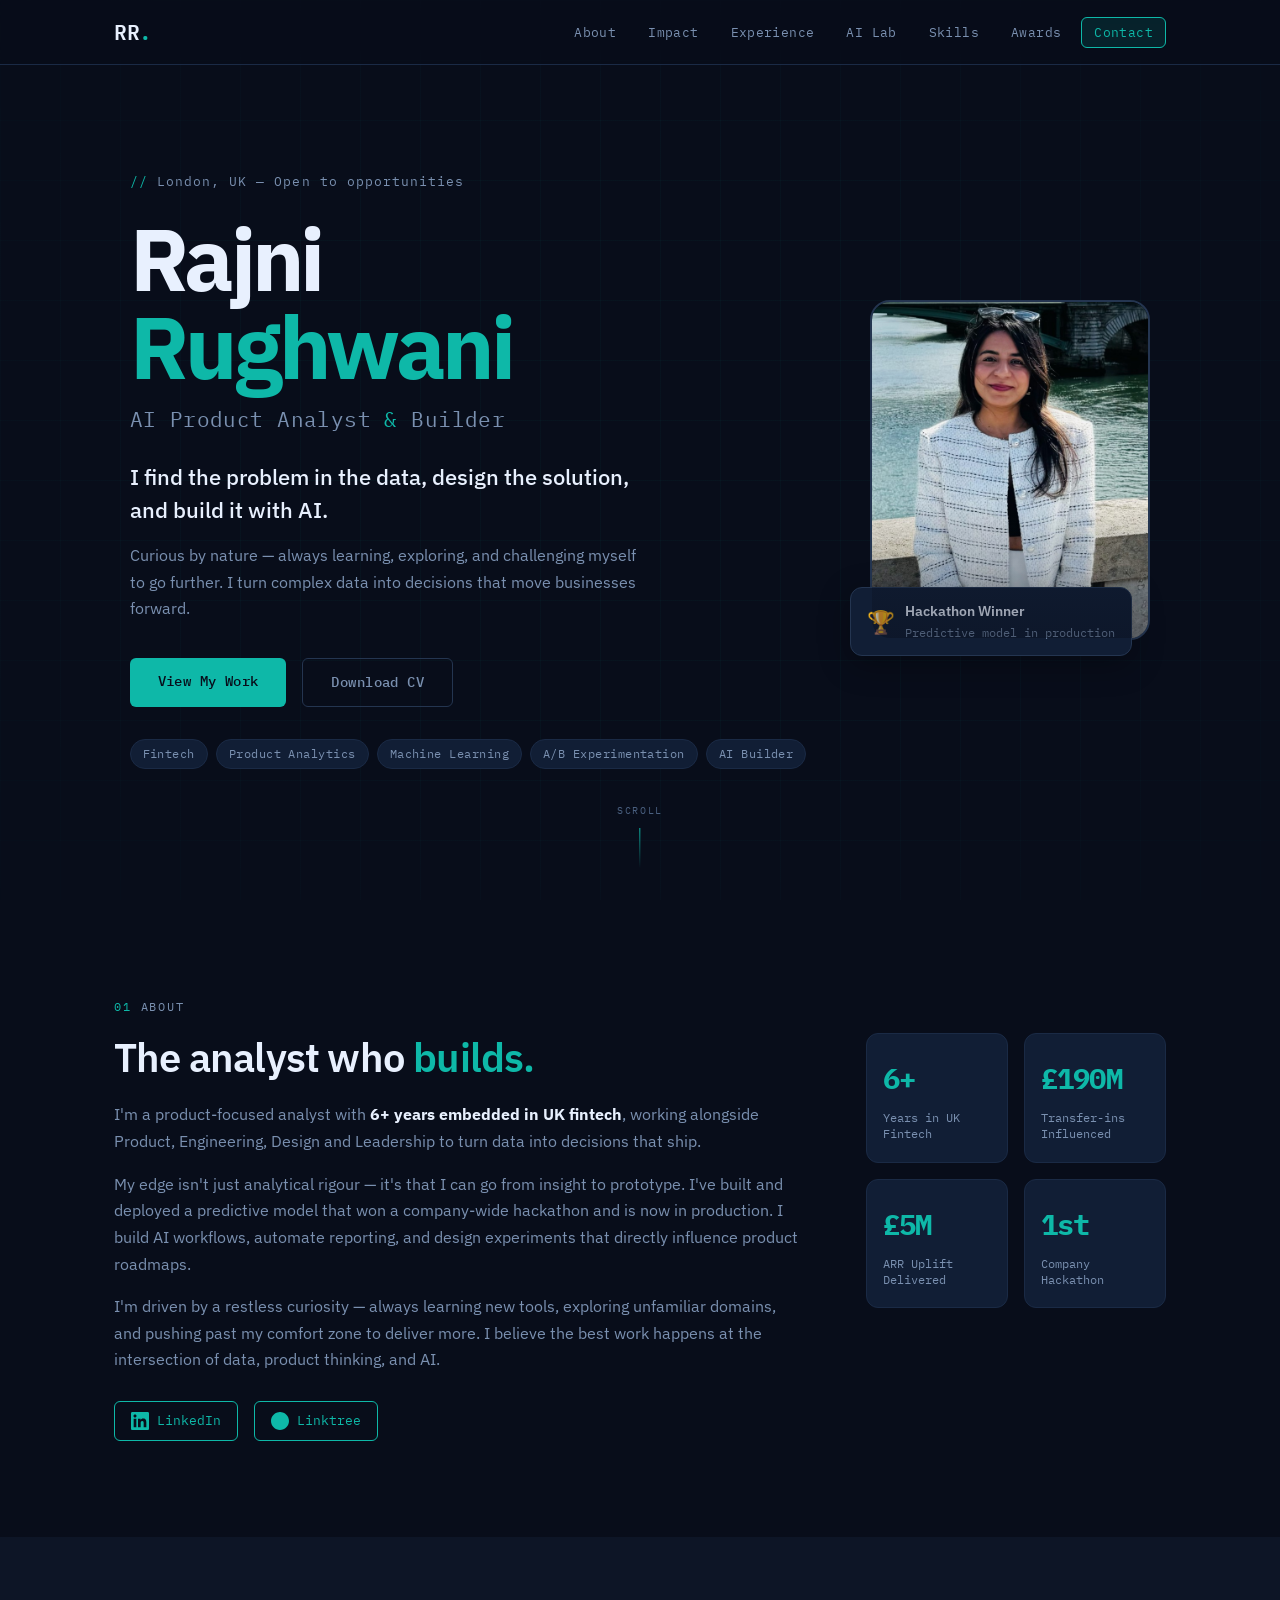
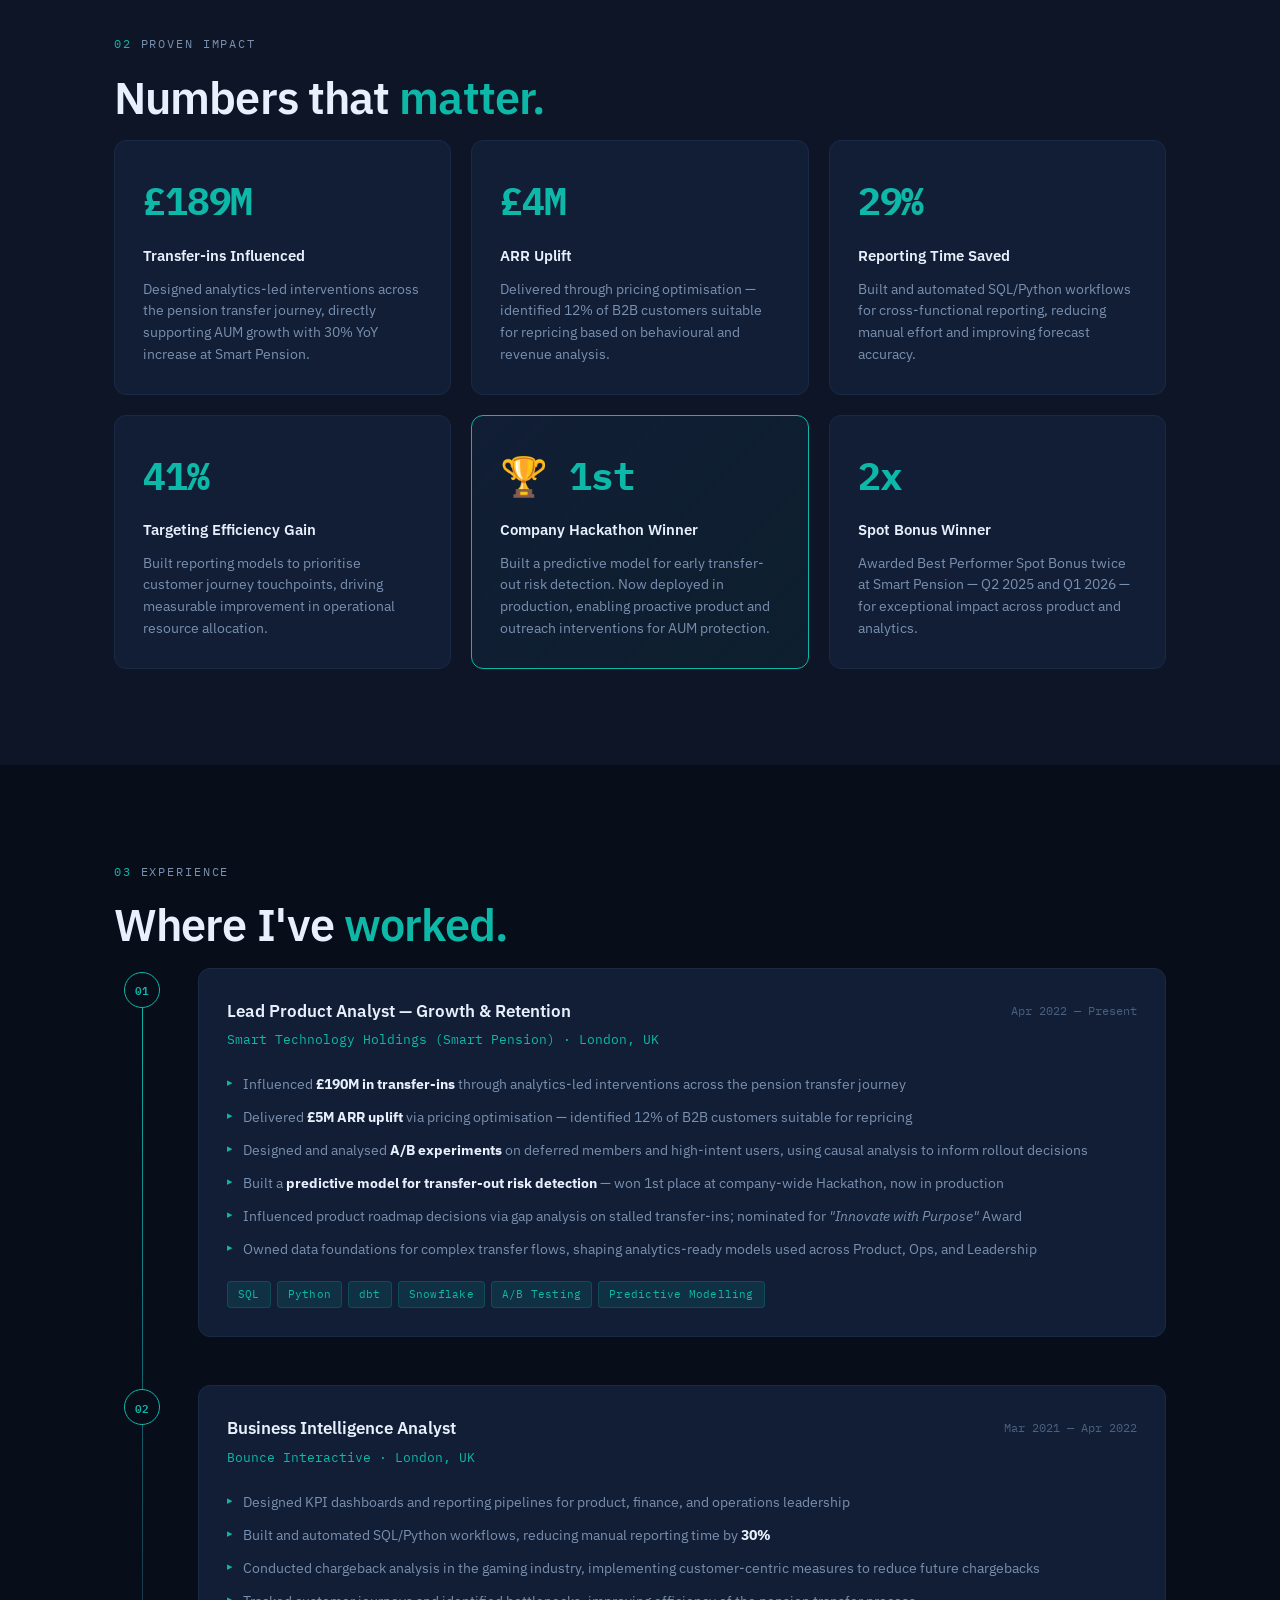
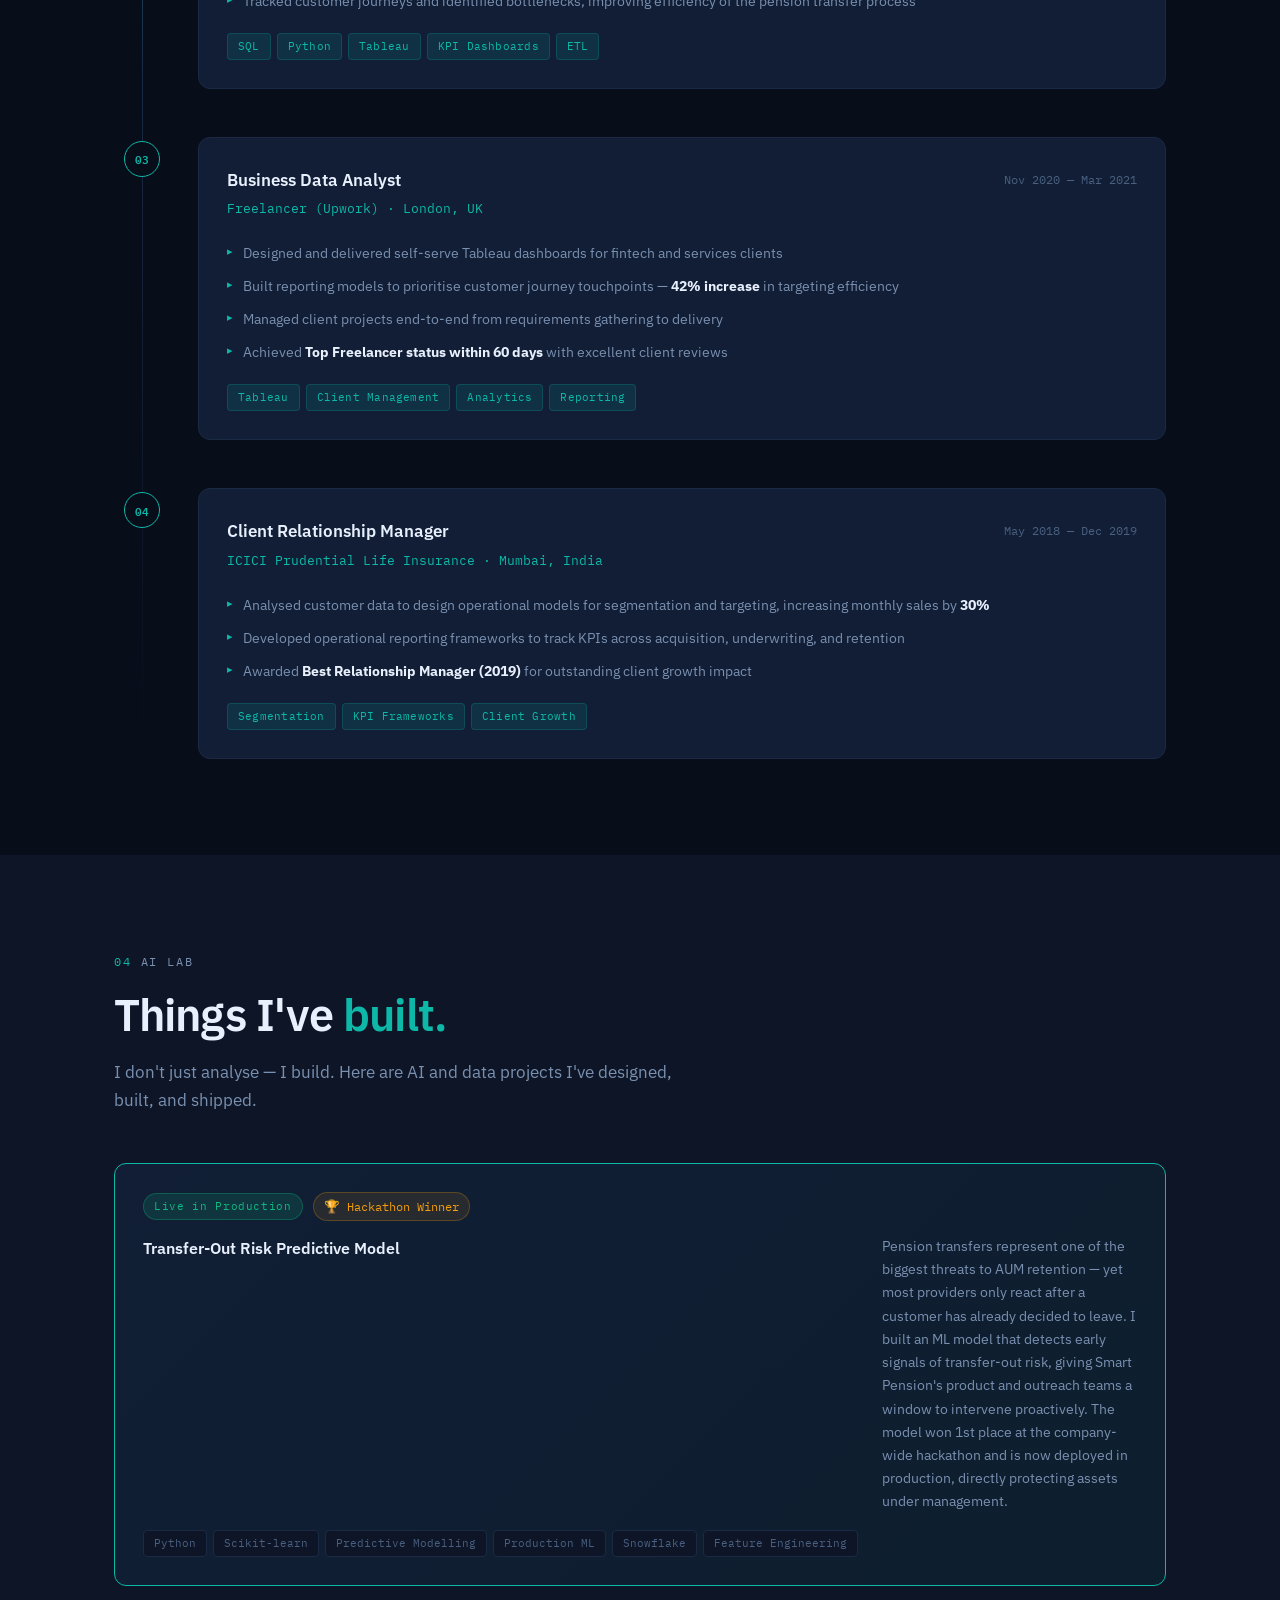
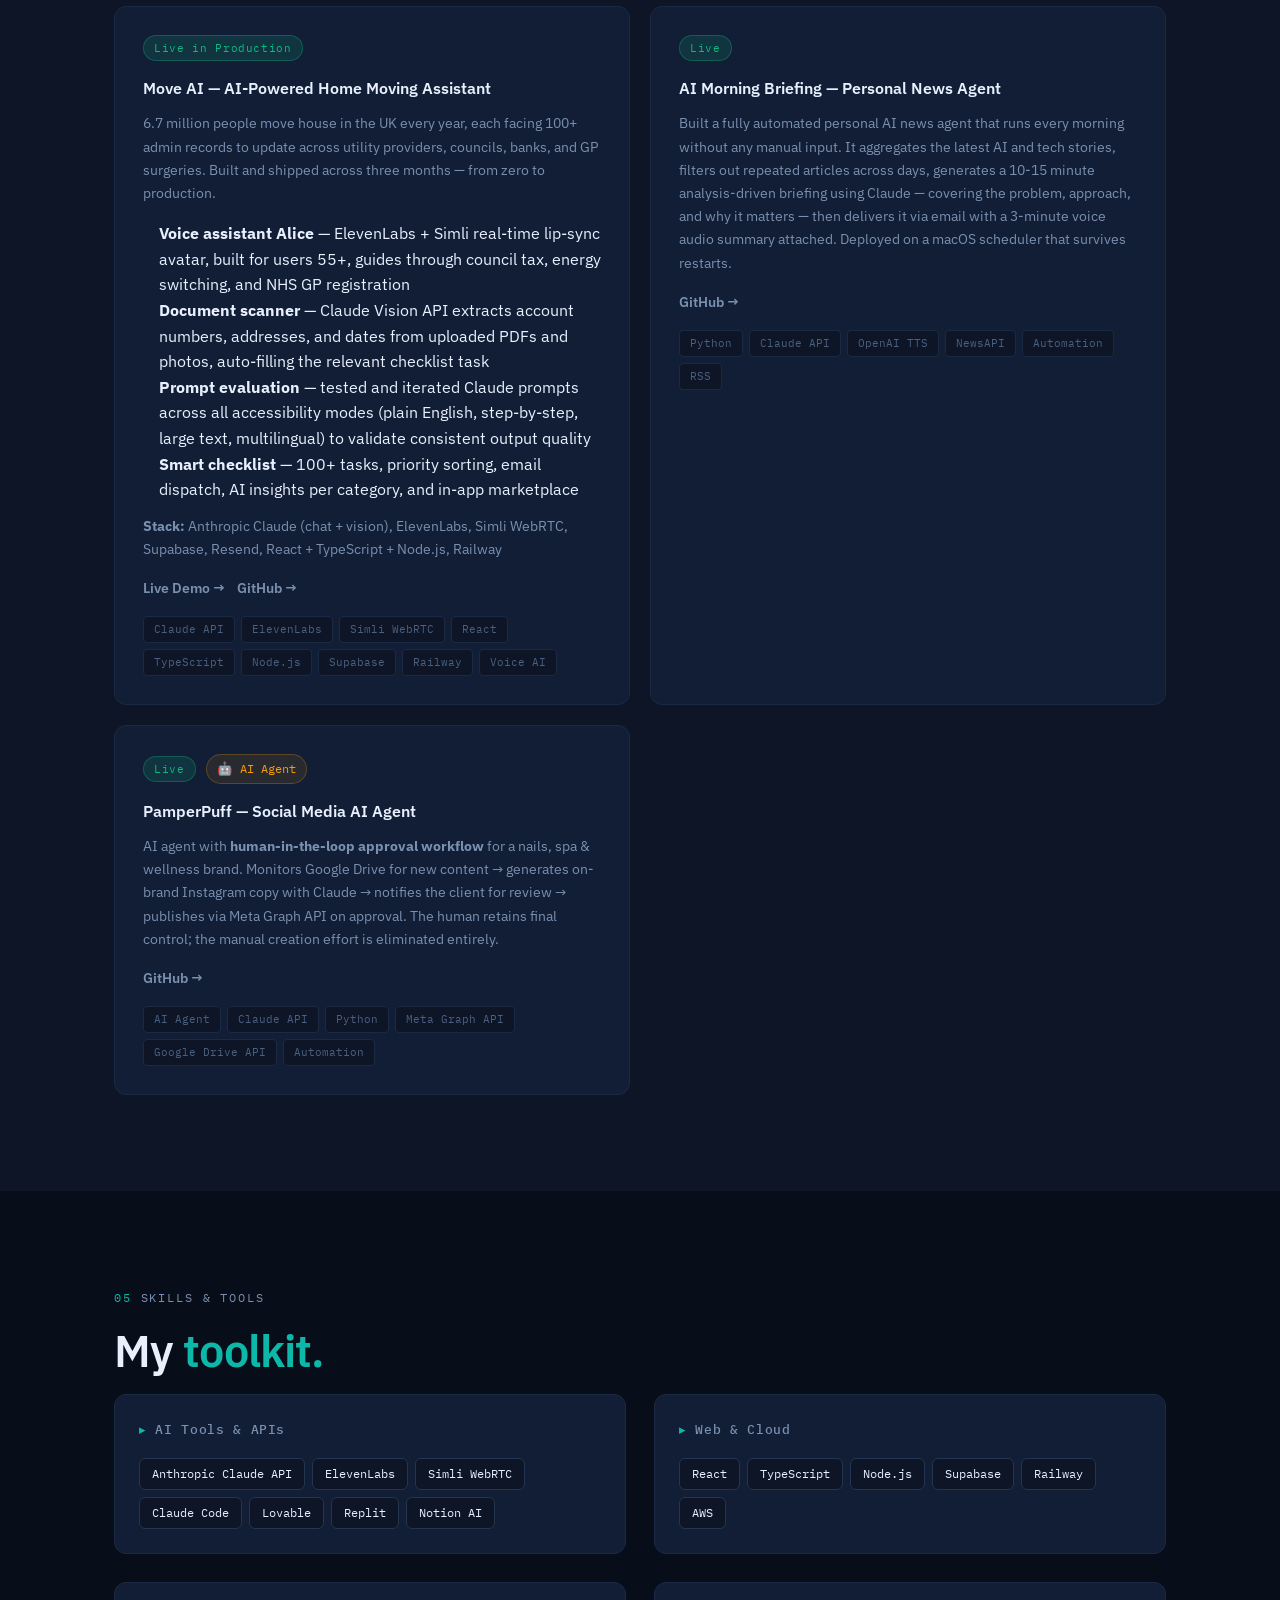
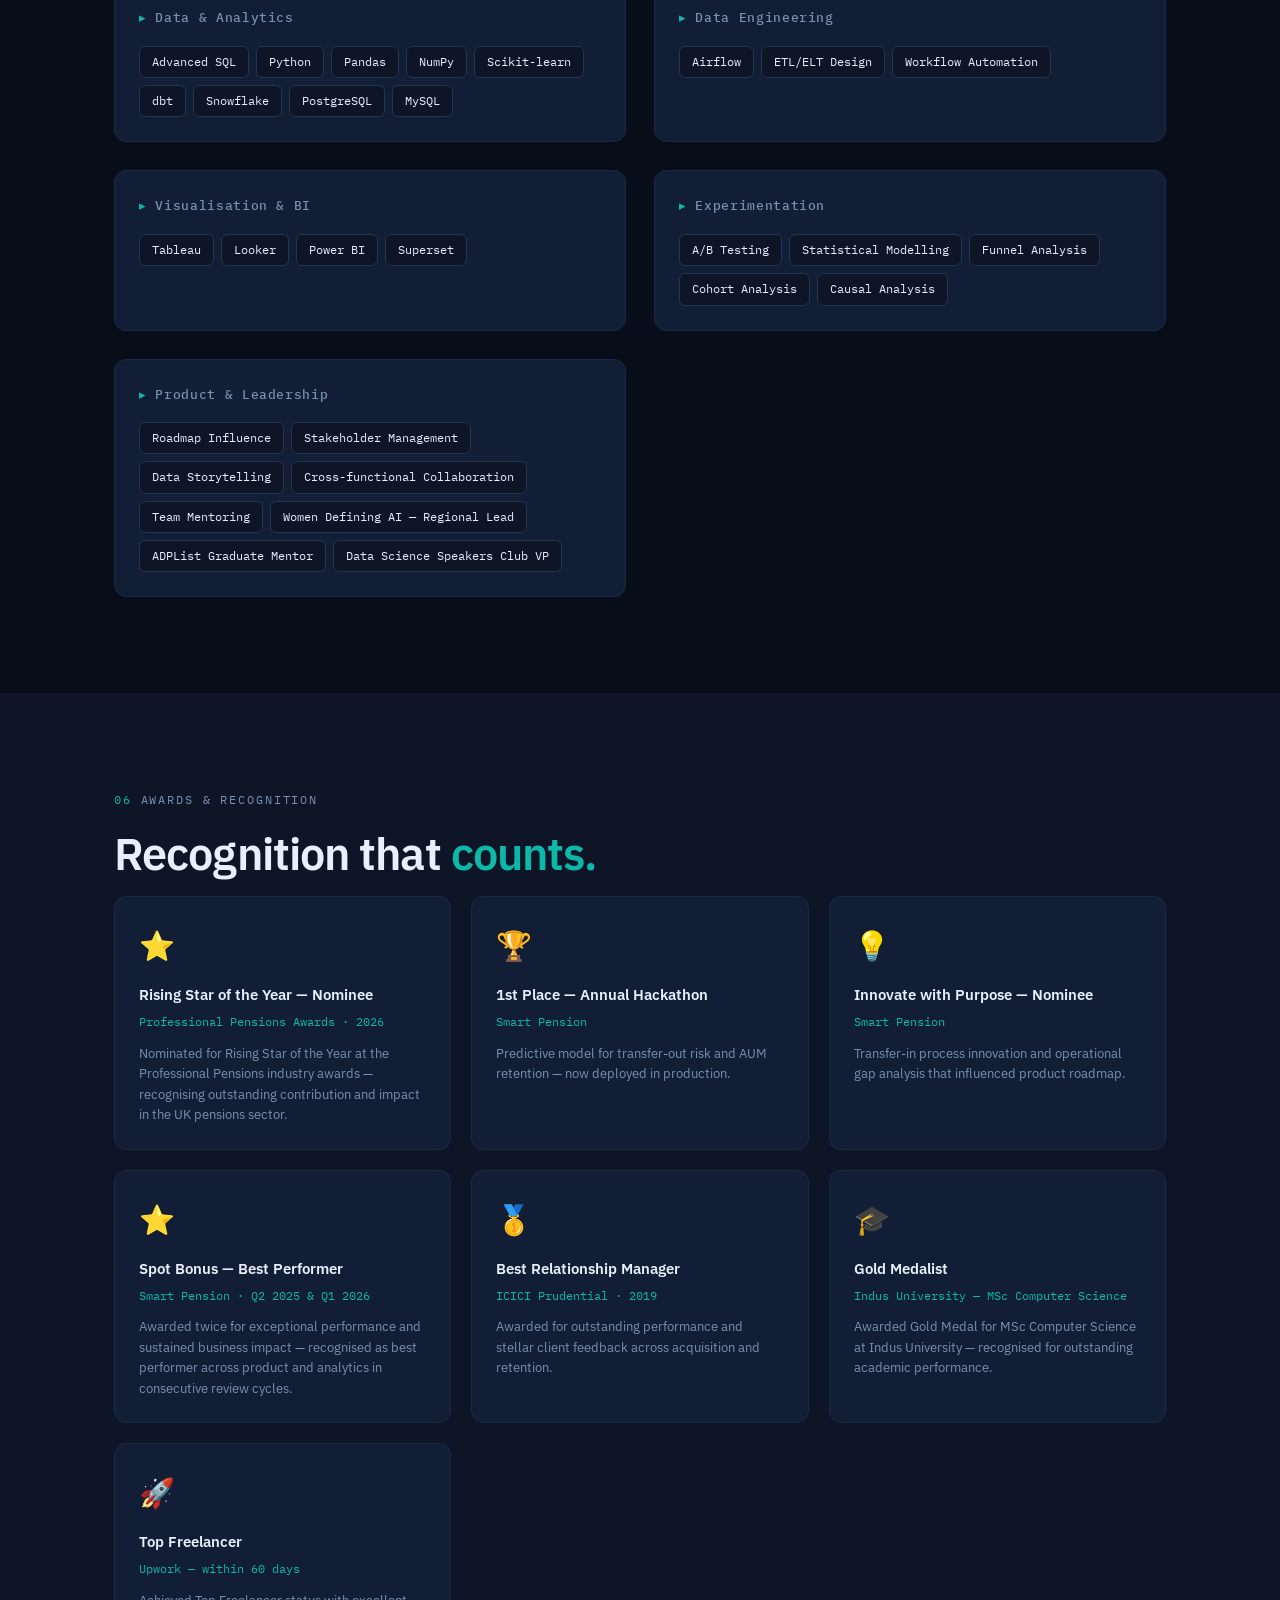
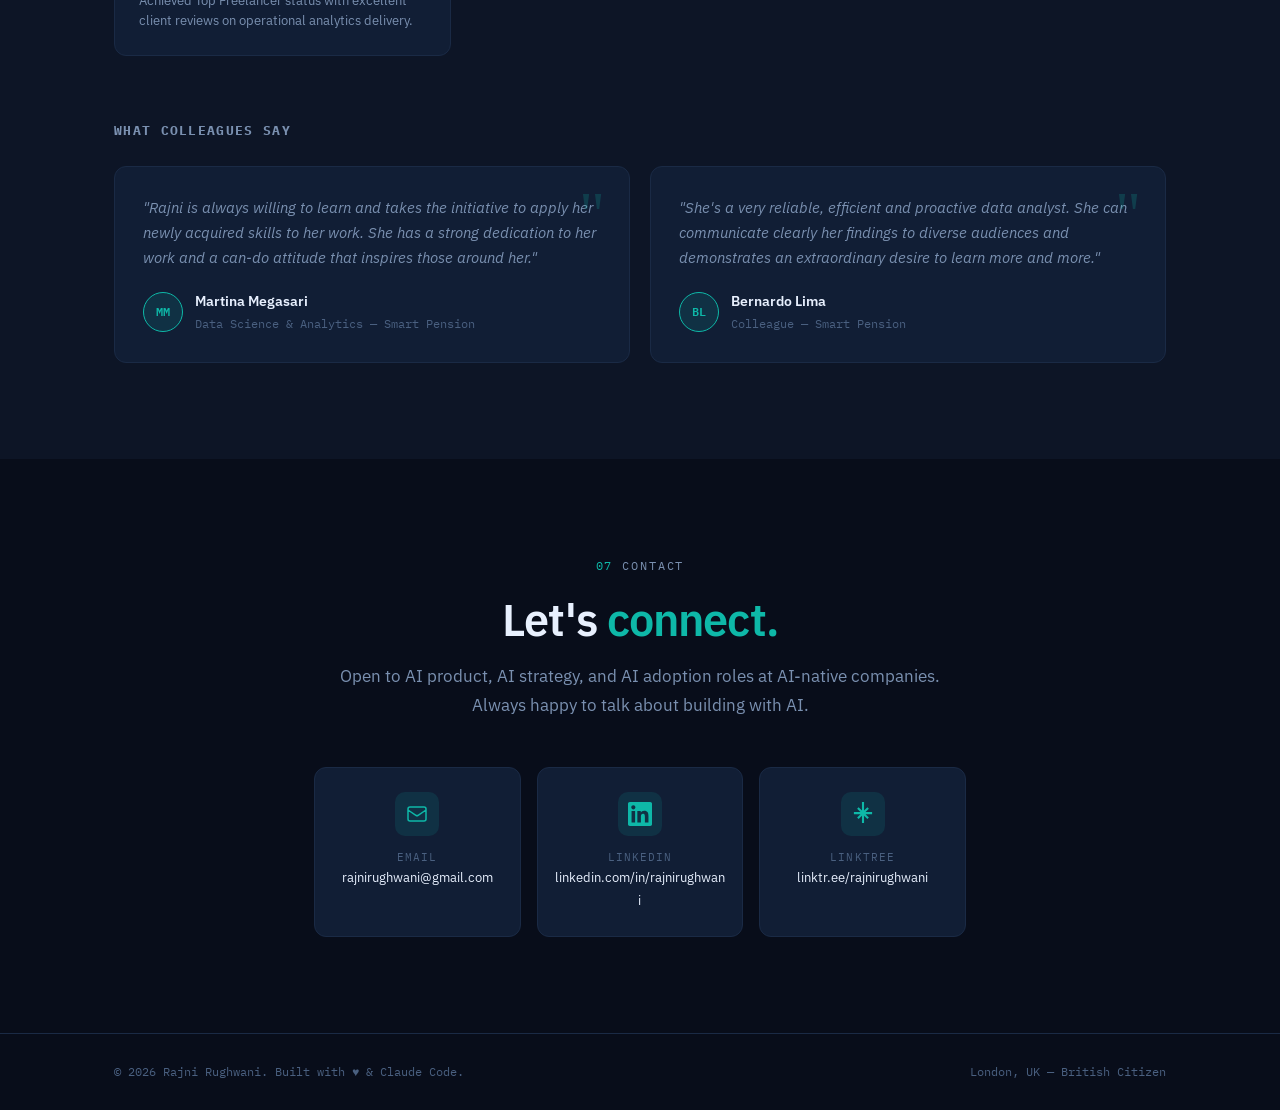
==== commit b0e225ae: "Add Women Defining AI Regional Lead, ADPList, Speakers Club to skills" ====
--- a/index.html
+++ b/index.html
@@ -391,7 +391,7 @@
         <div class="skill-group">
           <h3 class="skill-group-title"><span class="accent">▸</span> Product & Leadership</h3>
           <div class="skill-pills">
-            <span>Roadmap Influence</span><span>Stakeholder Management</span><span>Data Storytelling</span><span>Cross-functional Collaboration</span><span>Team Mentoring</span>
+            <span>Roadmap Influence</span><span>Stakeholder Management</span><span>Data Storytelling</span><span>Cross-functional Collaboration</span><span>Team Mentoring</span><span>Women Defining AI — Regional Lead</span><span>ADPList Graduate Mentor</span><span>Data Science Speakers Club VP</span>
           </div>
         </div>
 
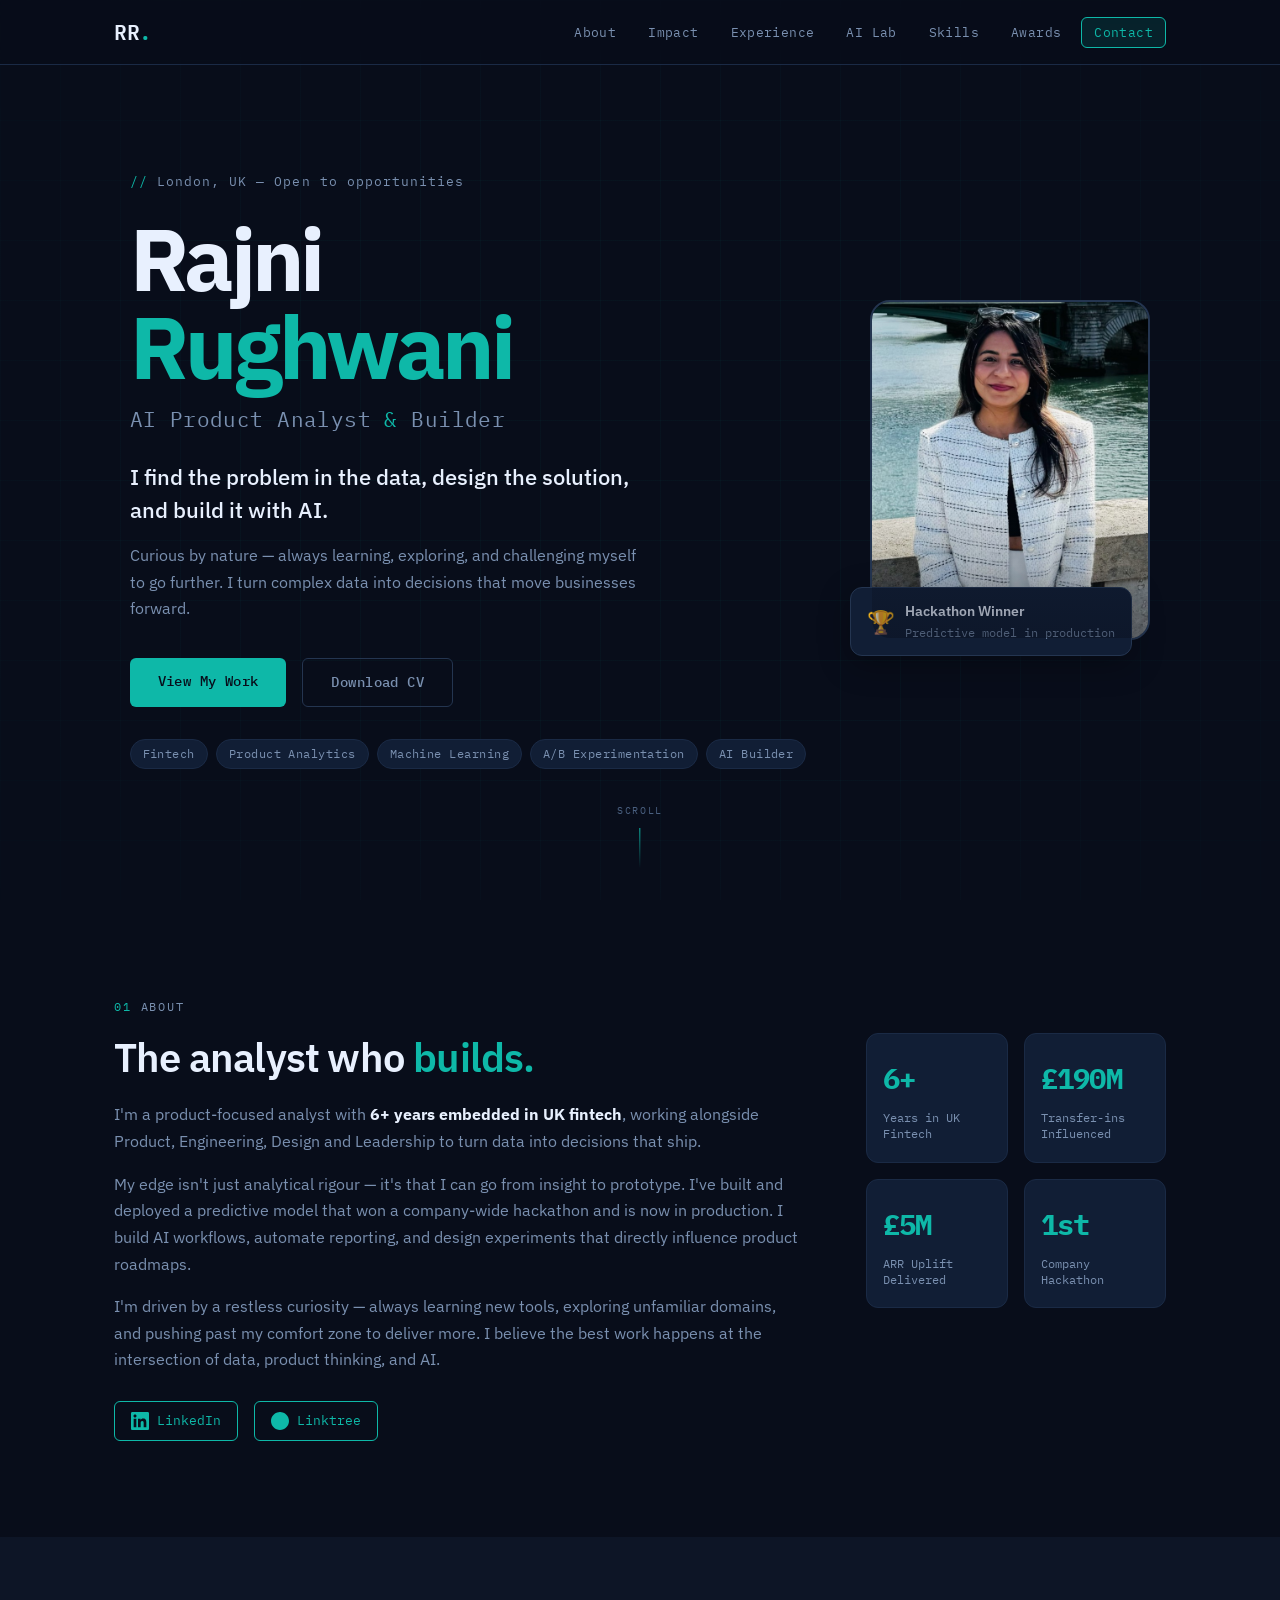
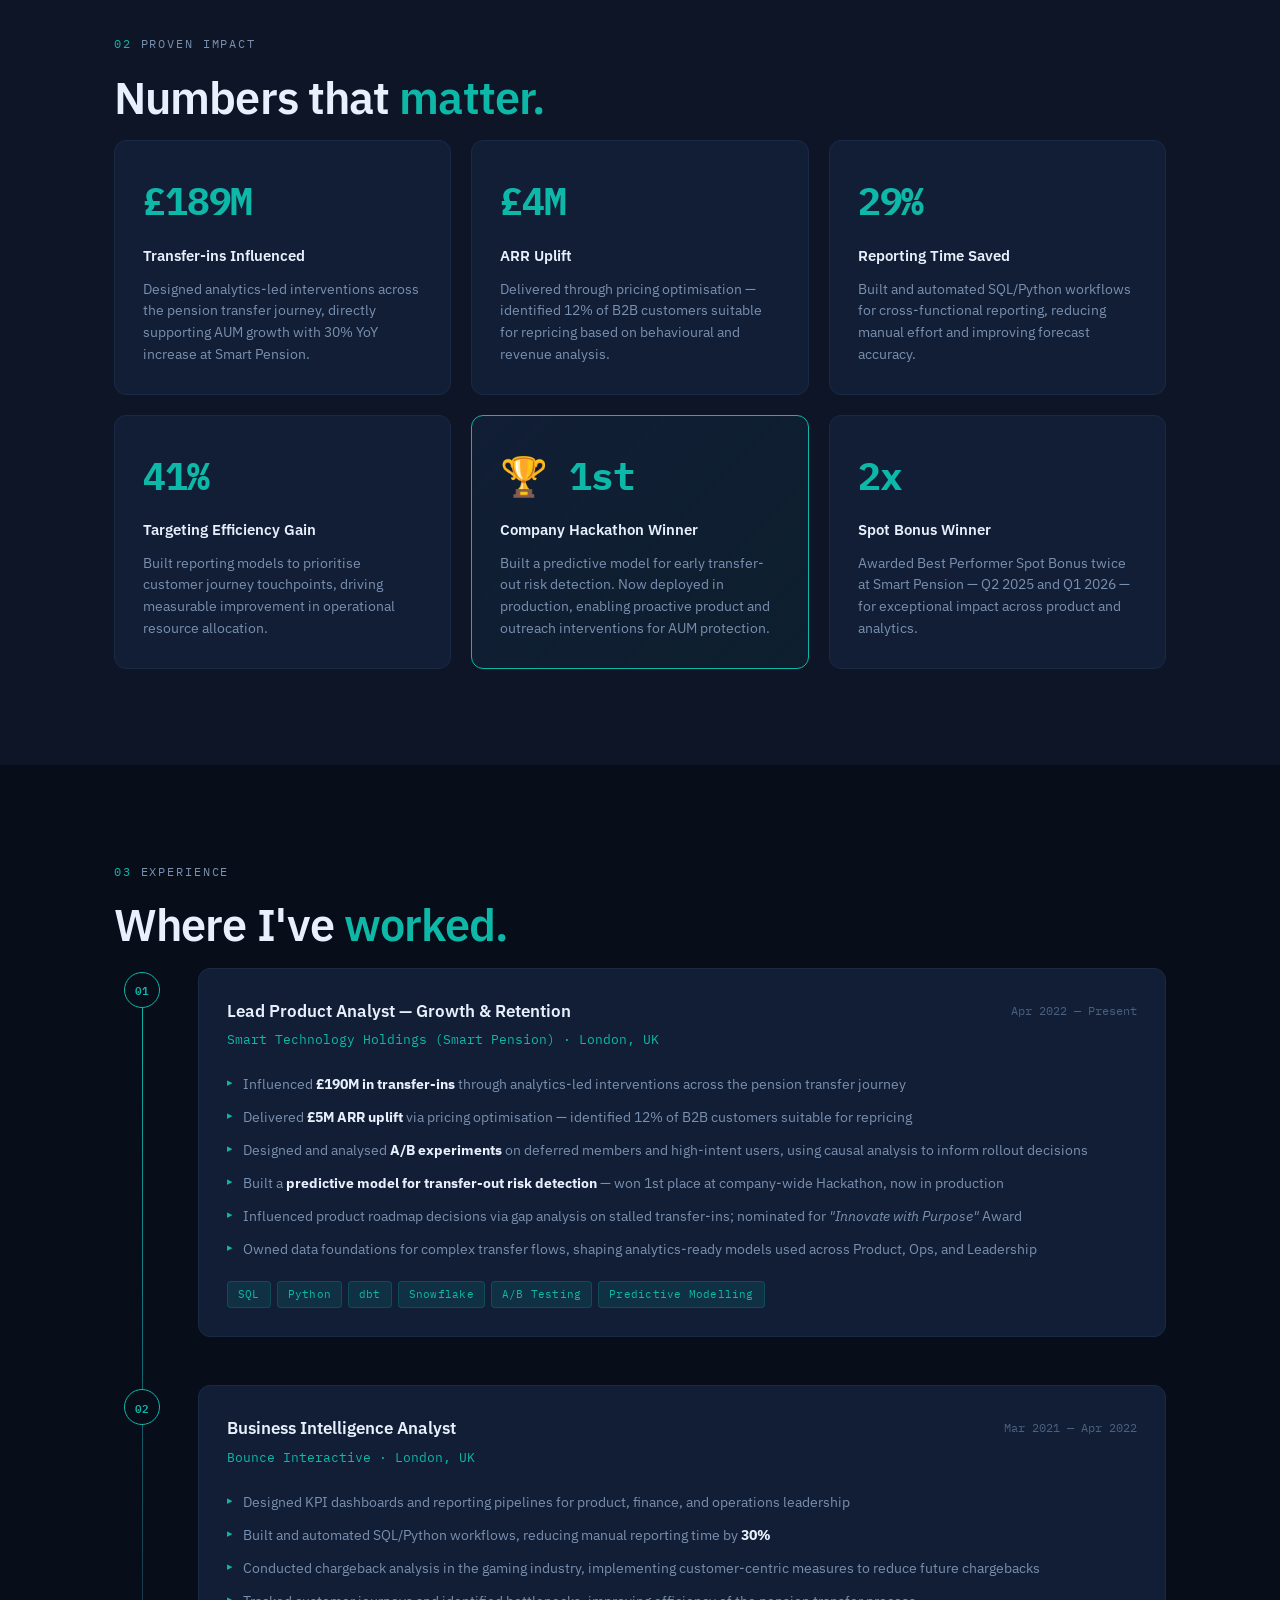
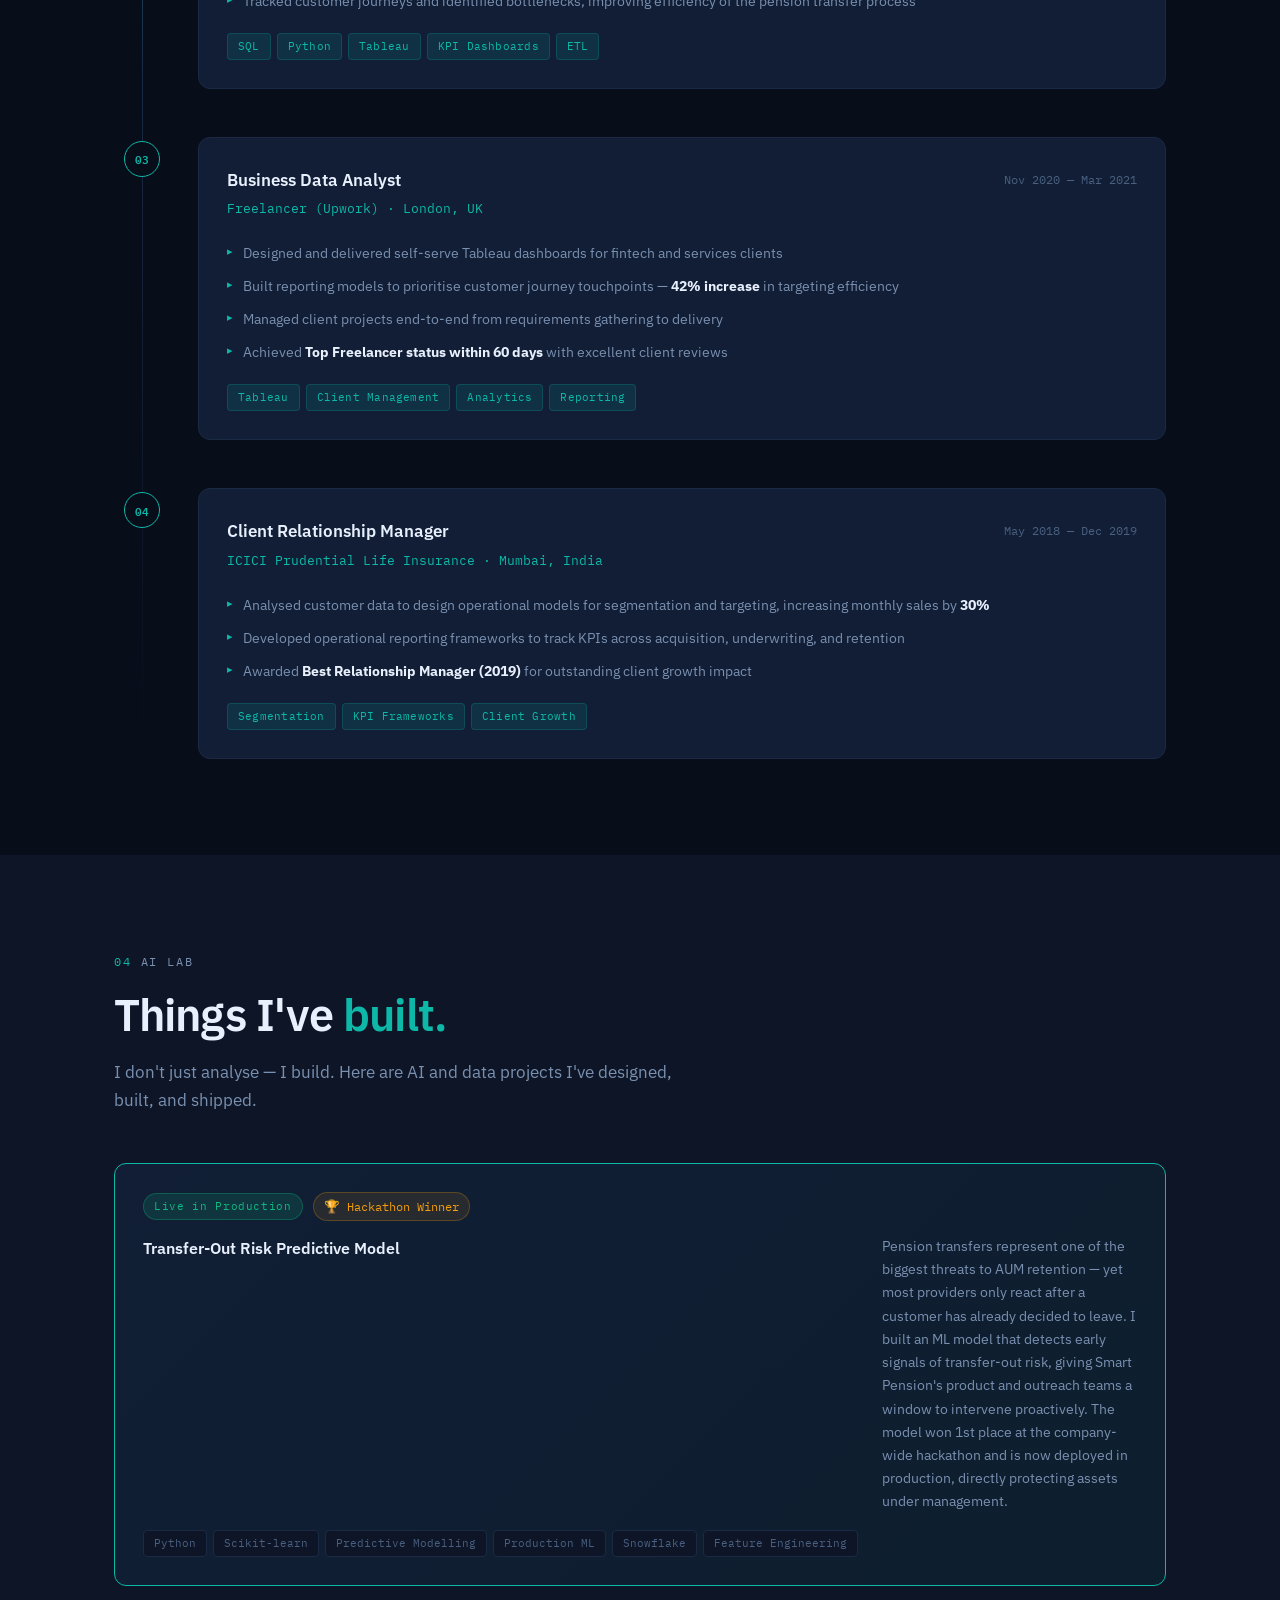
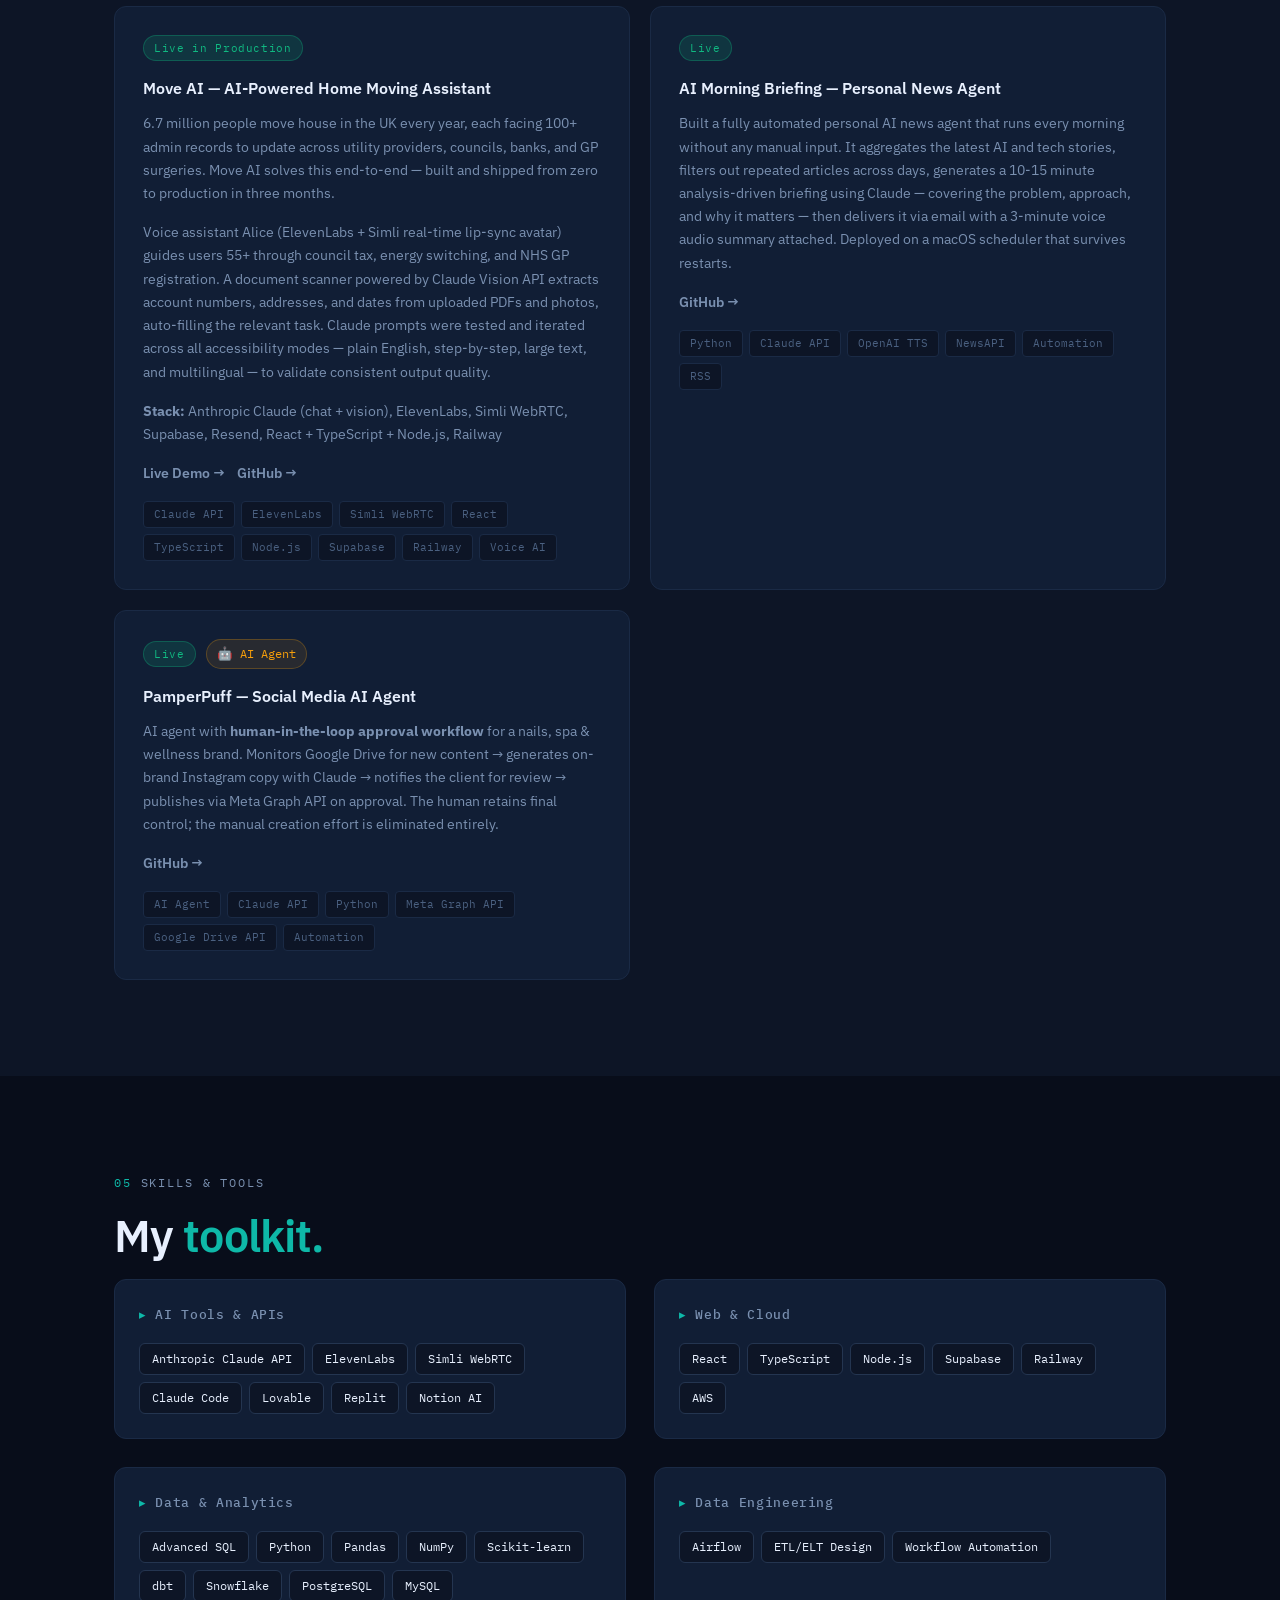
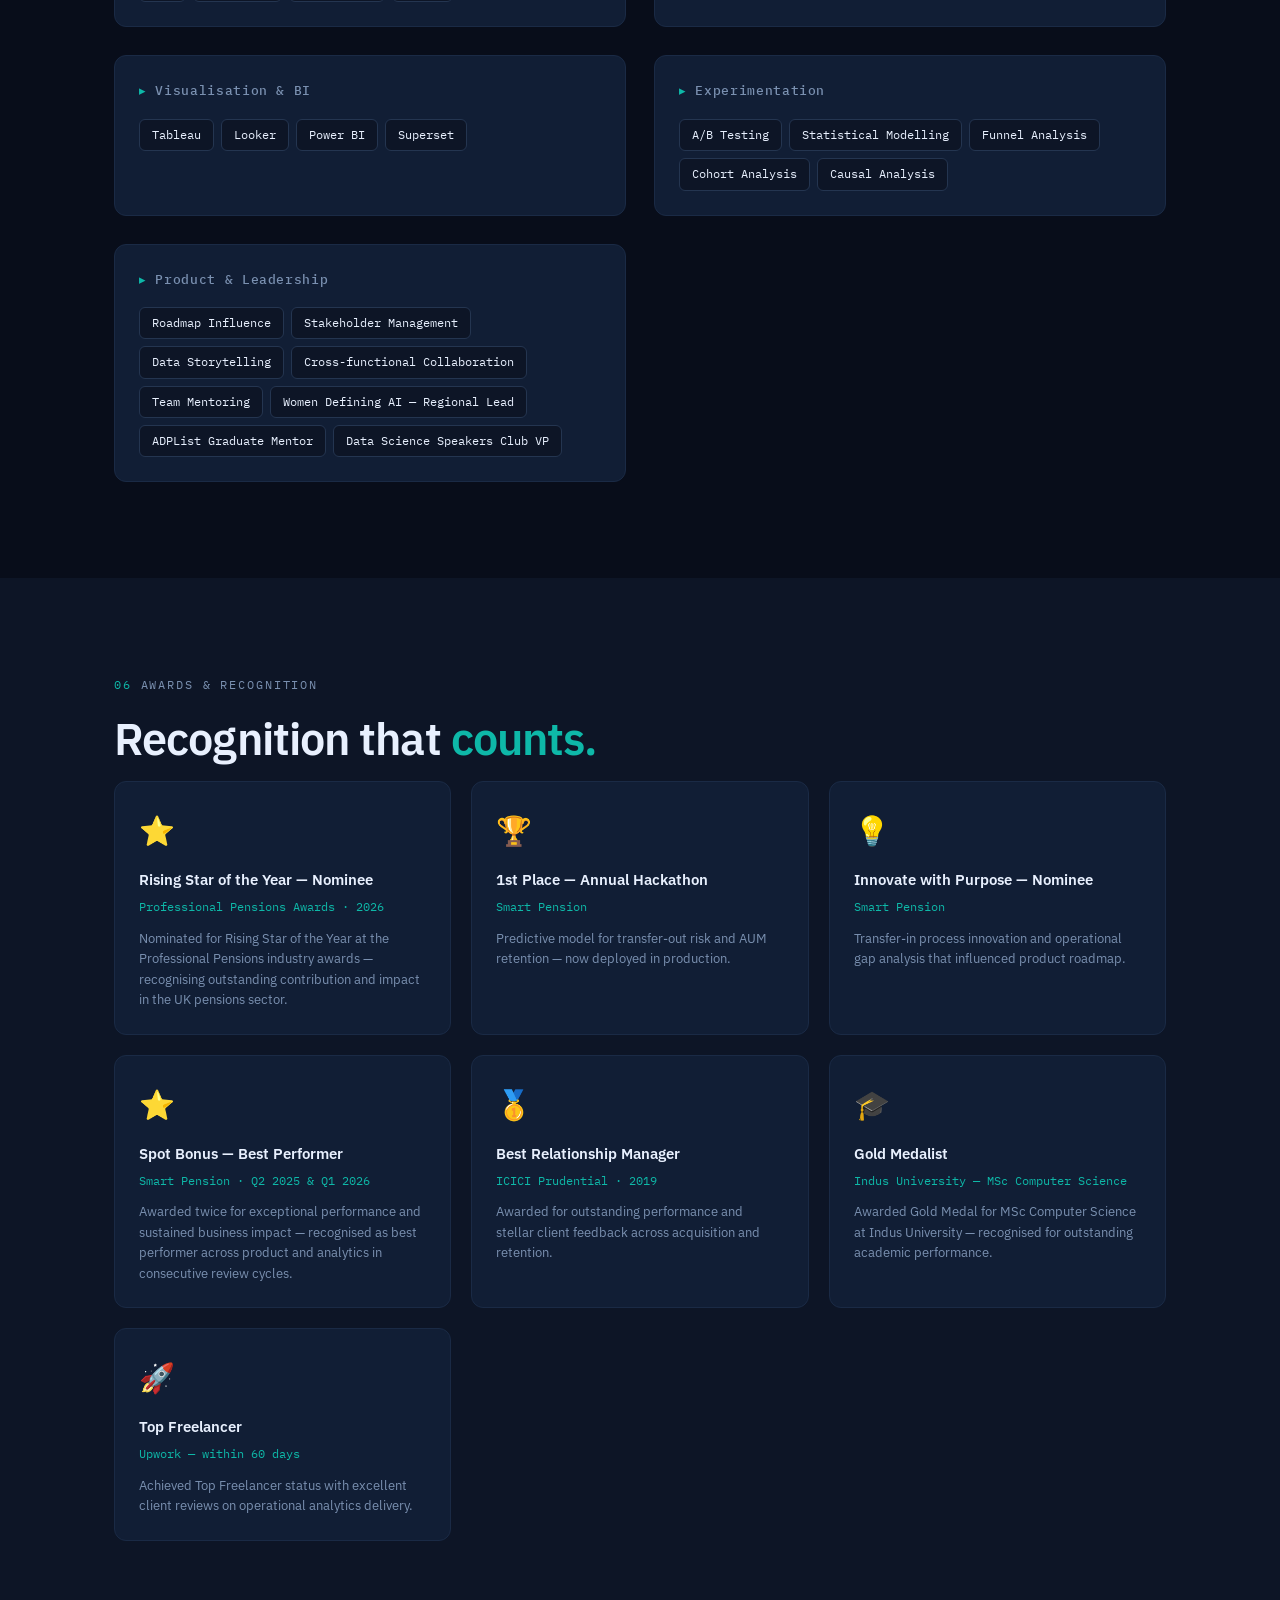
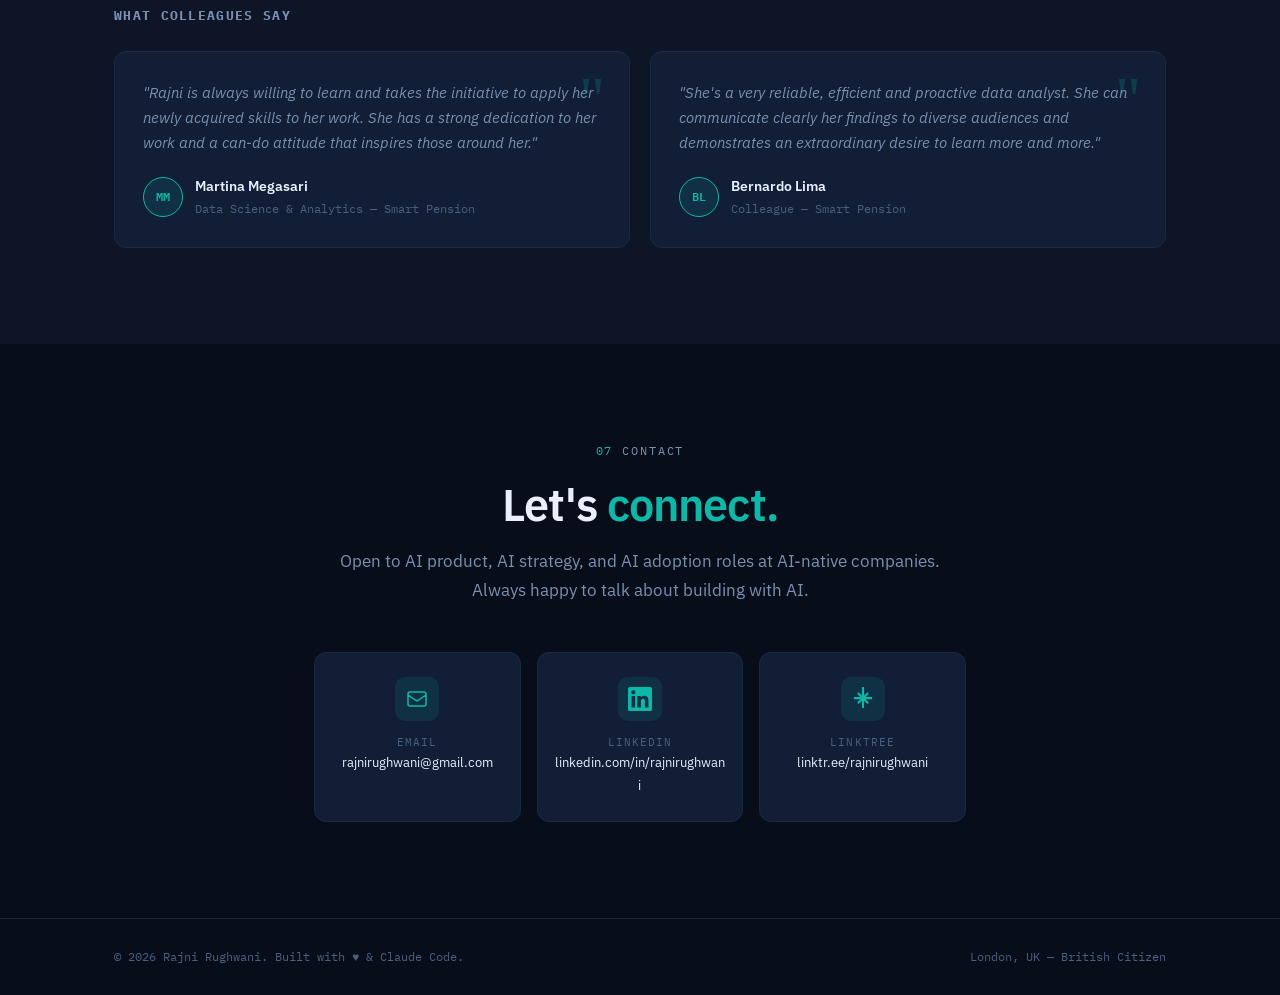
==== commit 29166695: "Fix Move AI card: replace bullet points with flowing paragraphs" ====
--- a/index.html
+++ b/index.html
@@ -288,13 +288,8 @@
             <span class="lab-status lab-status-live">Live in Production</span>
           </div>
           <h3>Move AI — AI-Powered Home Moving Assistant</h3>
-          <p>6.7 million people move house in the UK every year, each facing 100+ admin records to update across utility providers, councils, banks, and GP surgeries. Built and shipped across three months — from zero to production.</p>
-          <ul style="margin:8px 0 8px 16px; font-size:inherit; line-height:1.6;">
-            <li><strong>Voice assistant Alice</strong> — ElevenLabs + Simli real-time lip-sync avatar, built for users 55+, guides through council tax, energy switching, and NHS GP registration</li>
-            <li><strong>Document scanner</strong> — Claude Vision API extracts account numbers, addresses, and dates from uploaded PDFs and photos, auto-filling the relevant checklist task</li>
-            <li><strong>Prompt evaluation</strong> — tested and iterated Claude prompts across all accessibility modes (plain English, step-by-step, large text, multilingual) to validate consistent output quality</li>
-            <li><strong>Smart checklist</strong> — 100+ tasks, priority sorting, email dispatch, AI insights per category, and in-app marketplace</li>
-          </ul>
+          <p>6.7 million people move house in the UK every year, each facing 100+ admin records to update across utility providers, councils, banks, and GP surgeries. Move AI solves this end-to-end — built and shipped from zero to production in three months.</p>
+          <p>Voice assistant Alice (ElevenLabs + Simli real-time lip-sync avatar) guides users 55+ through council tax, energy switching, and NHS GP registration. A document scanner powered by Claude Vision API extracts account numbers, addresses, and dates from uploaded PDFs and photos, auto-filling the relevant task. Claude prompts were tested and iterated across all accessibility modes — plain English, step-by-step, large text, and multilingual — to validate consistent output quality.</p>
           <p style="margin-top:0.75rem"><strong>Stack:</strong> Anthropic Claude (chat + vision), ElevenLabs, Simli WebRTC, Supabase, Resend, React + TypeScript + Node.js, Railway</p>
           <p style="margin-top:0.5rem">
             <a href="https://move-ai-production-fd45.up.railway.app" target="_blank" rel="noopener" style="color:var(--accent);text-decoration:none;font-weight:600">Live Demo →</a>
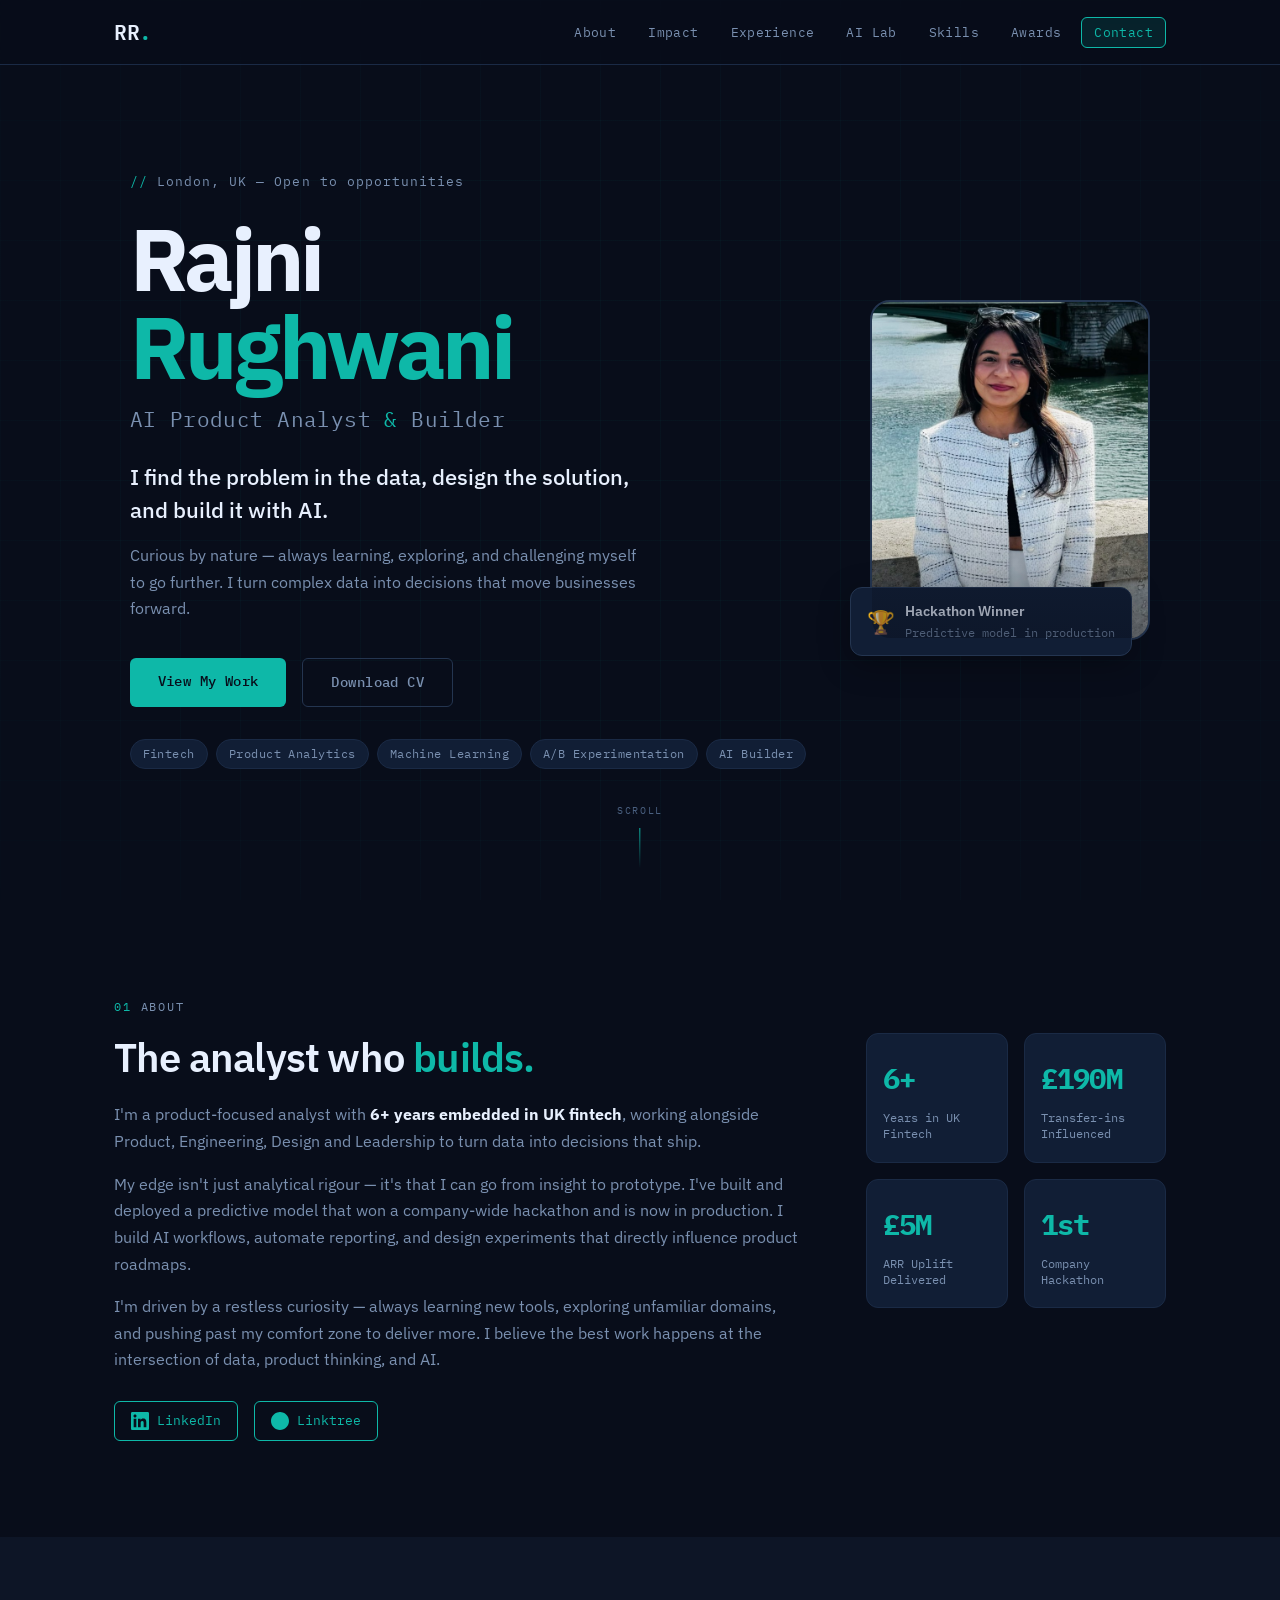
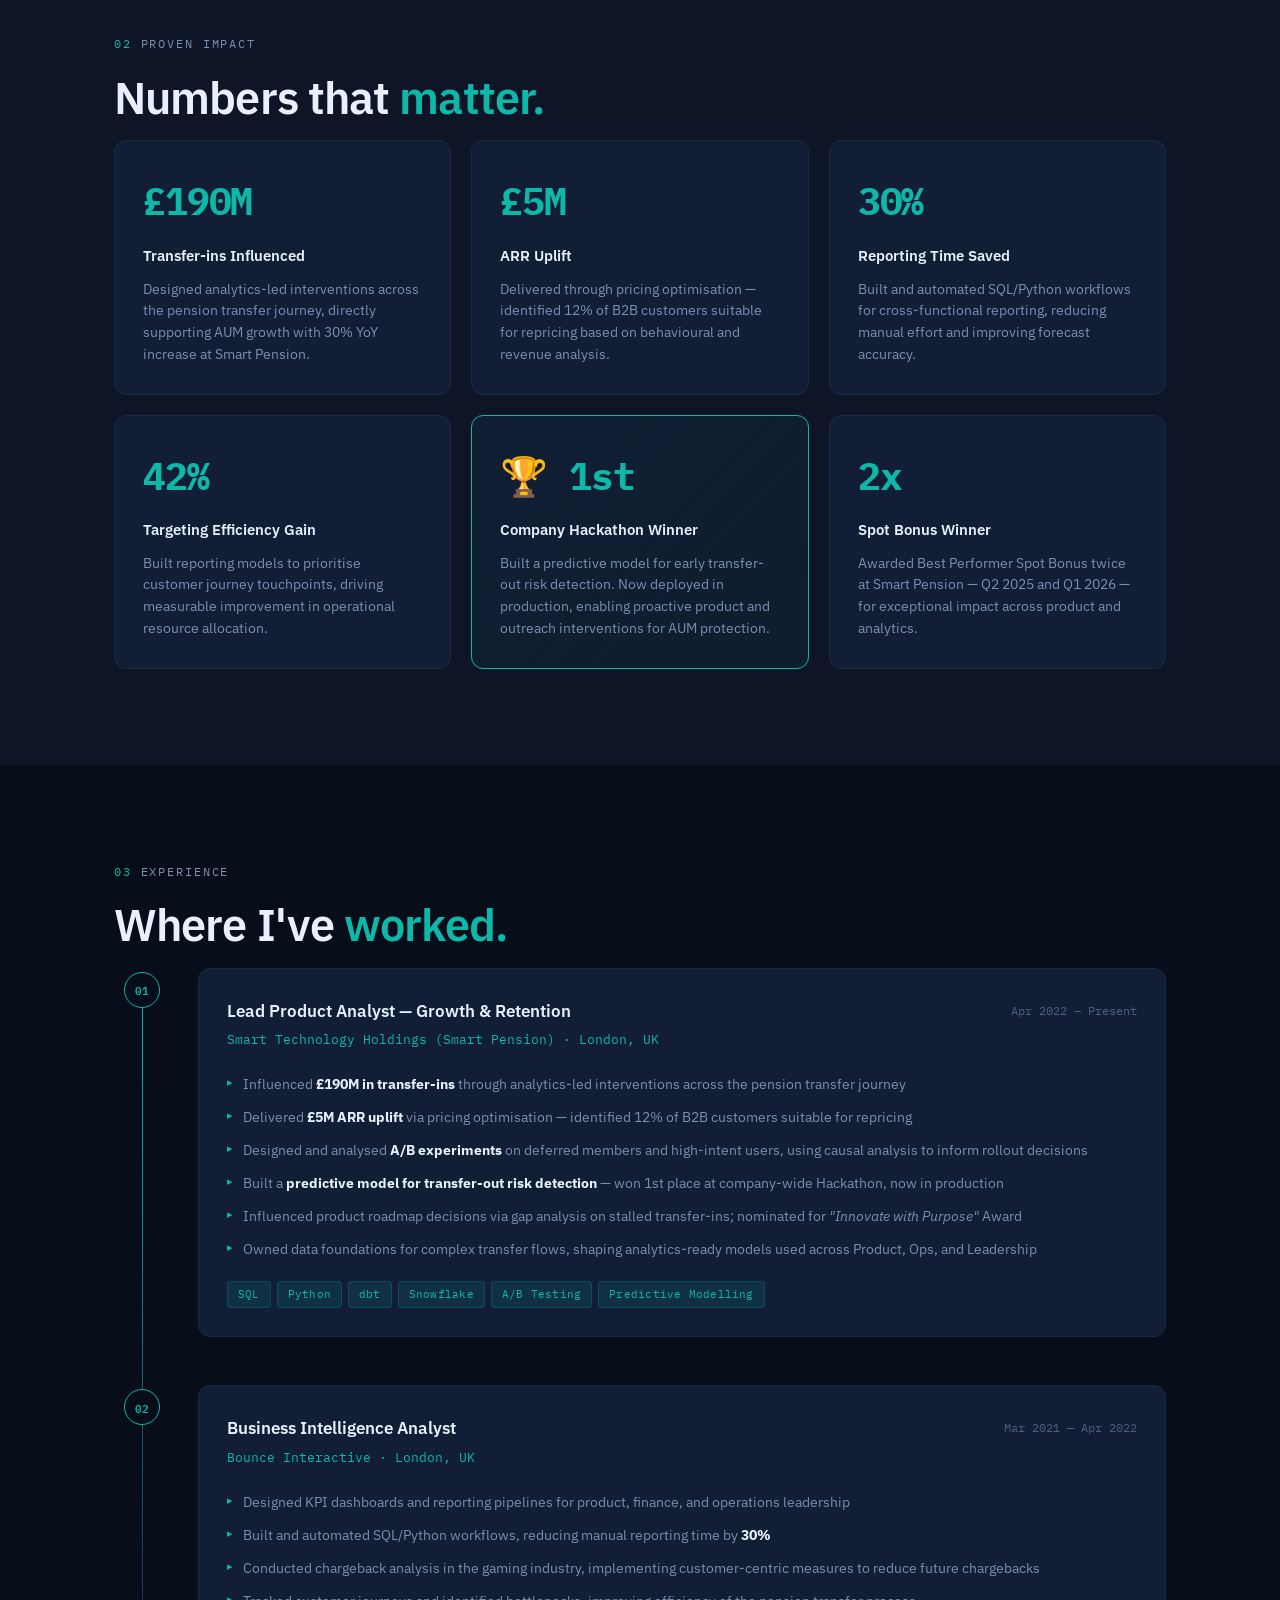
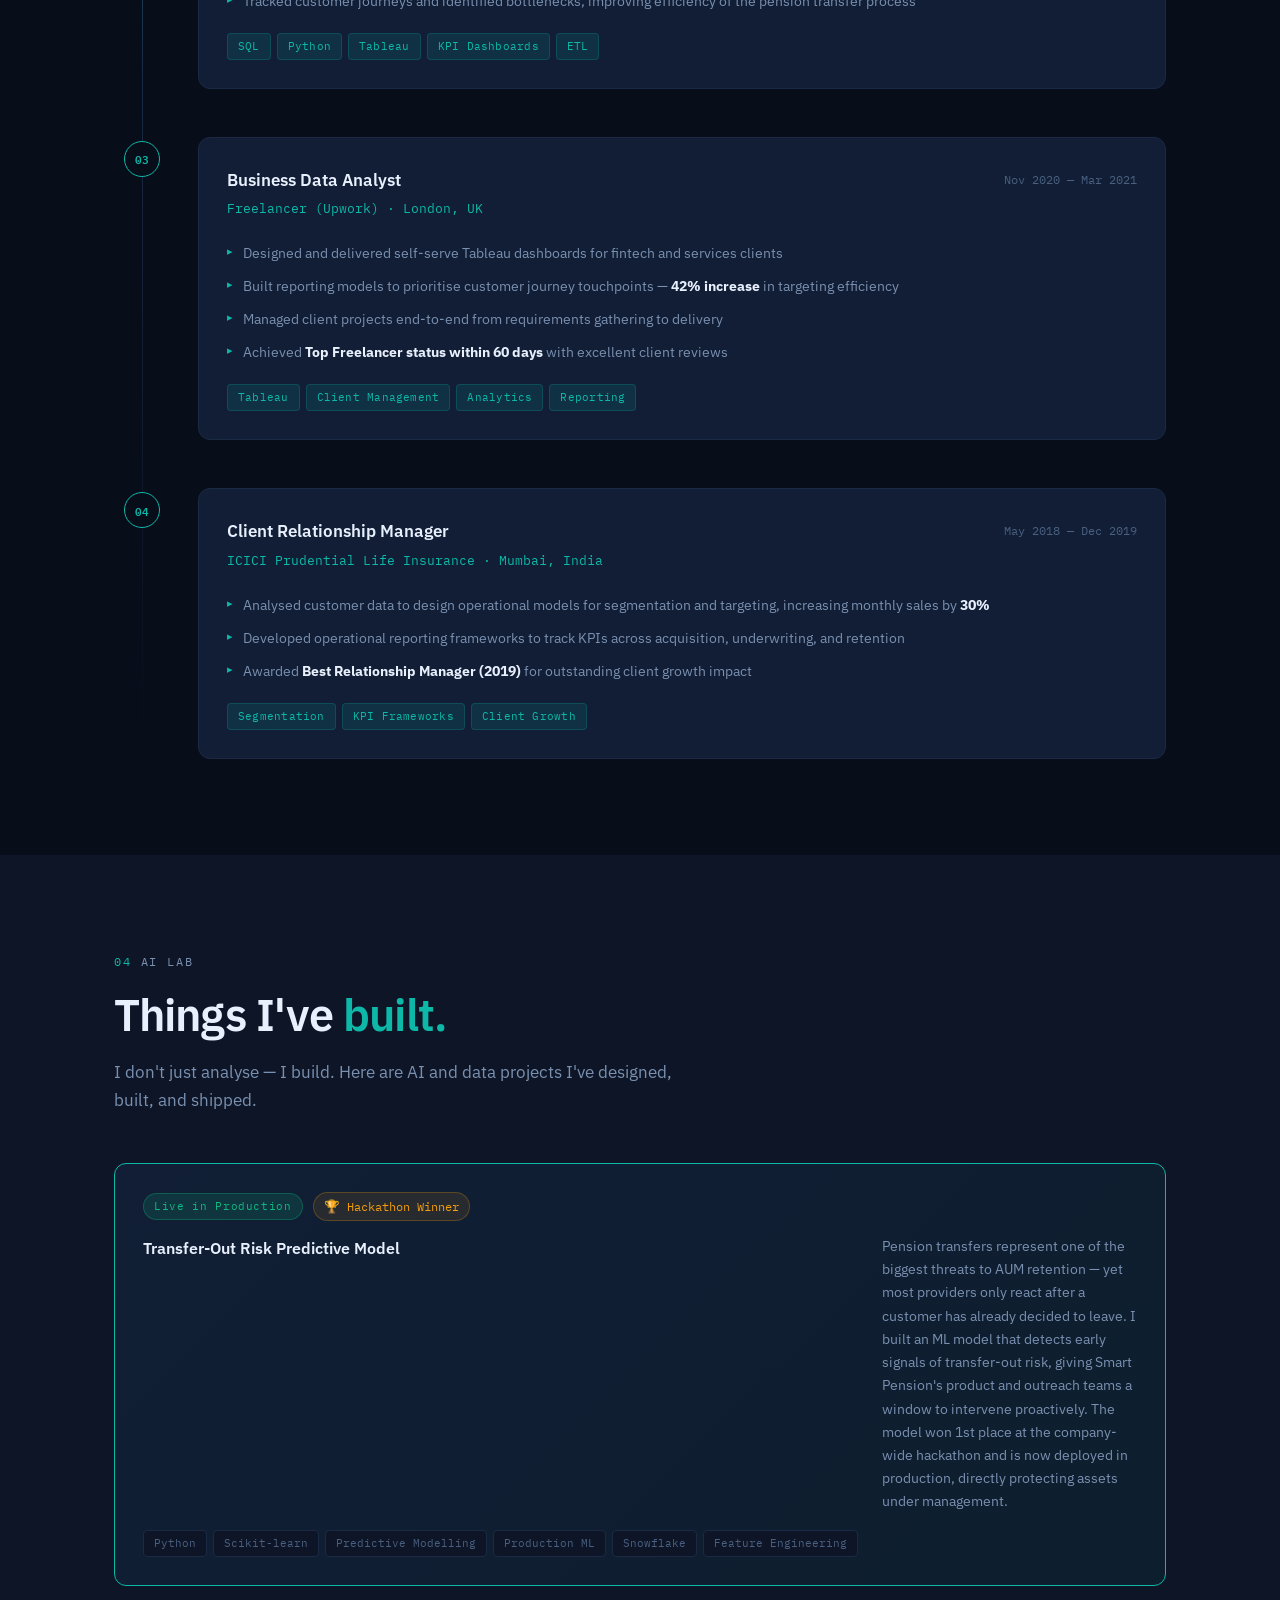
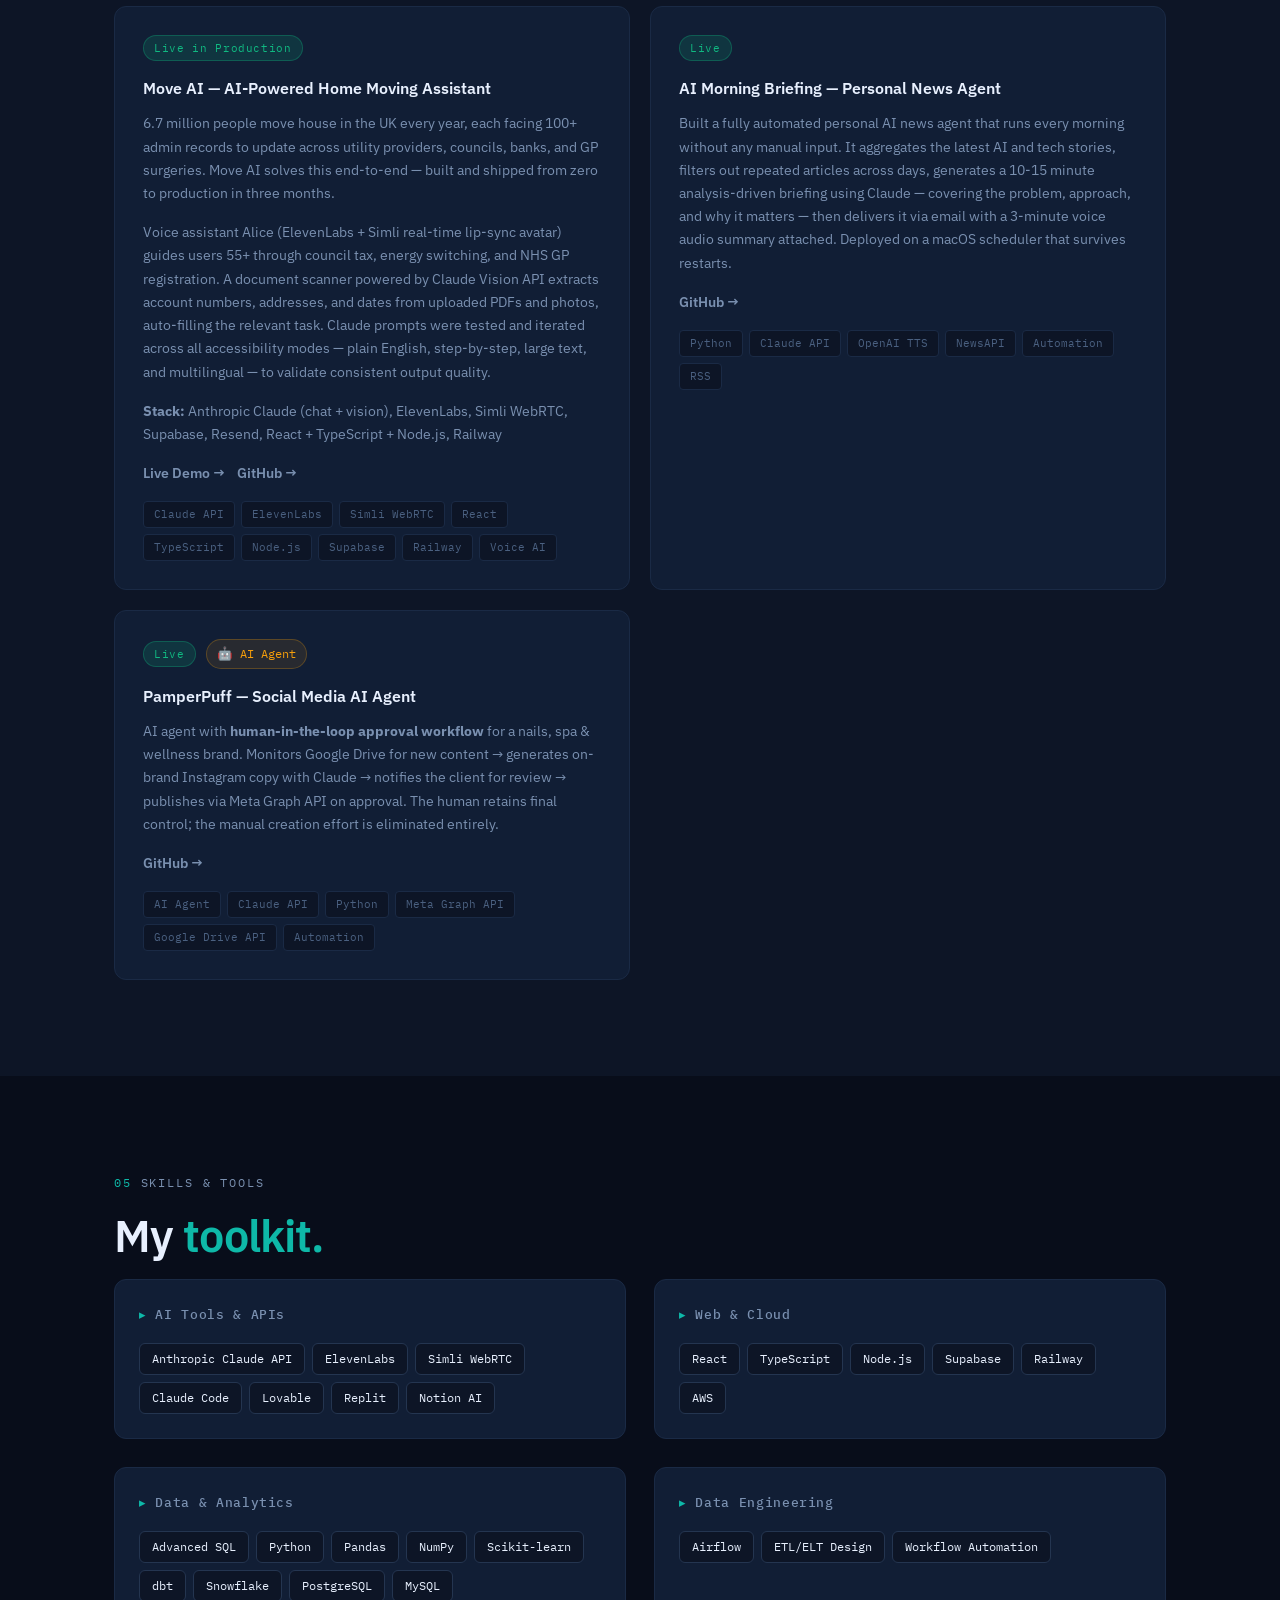
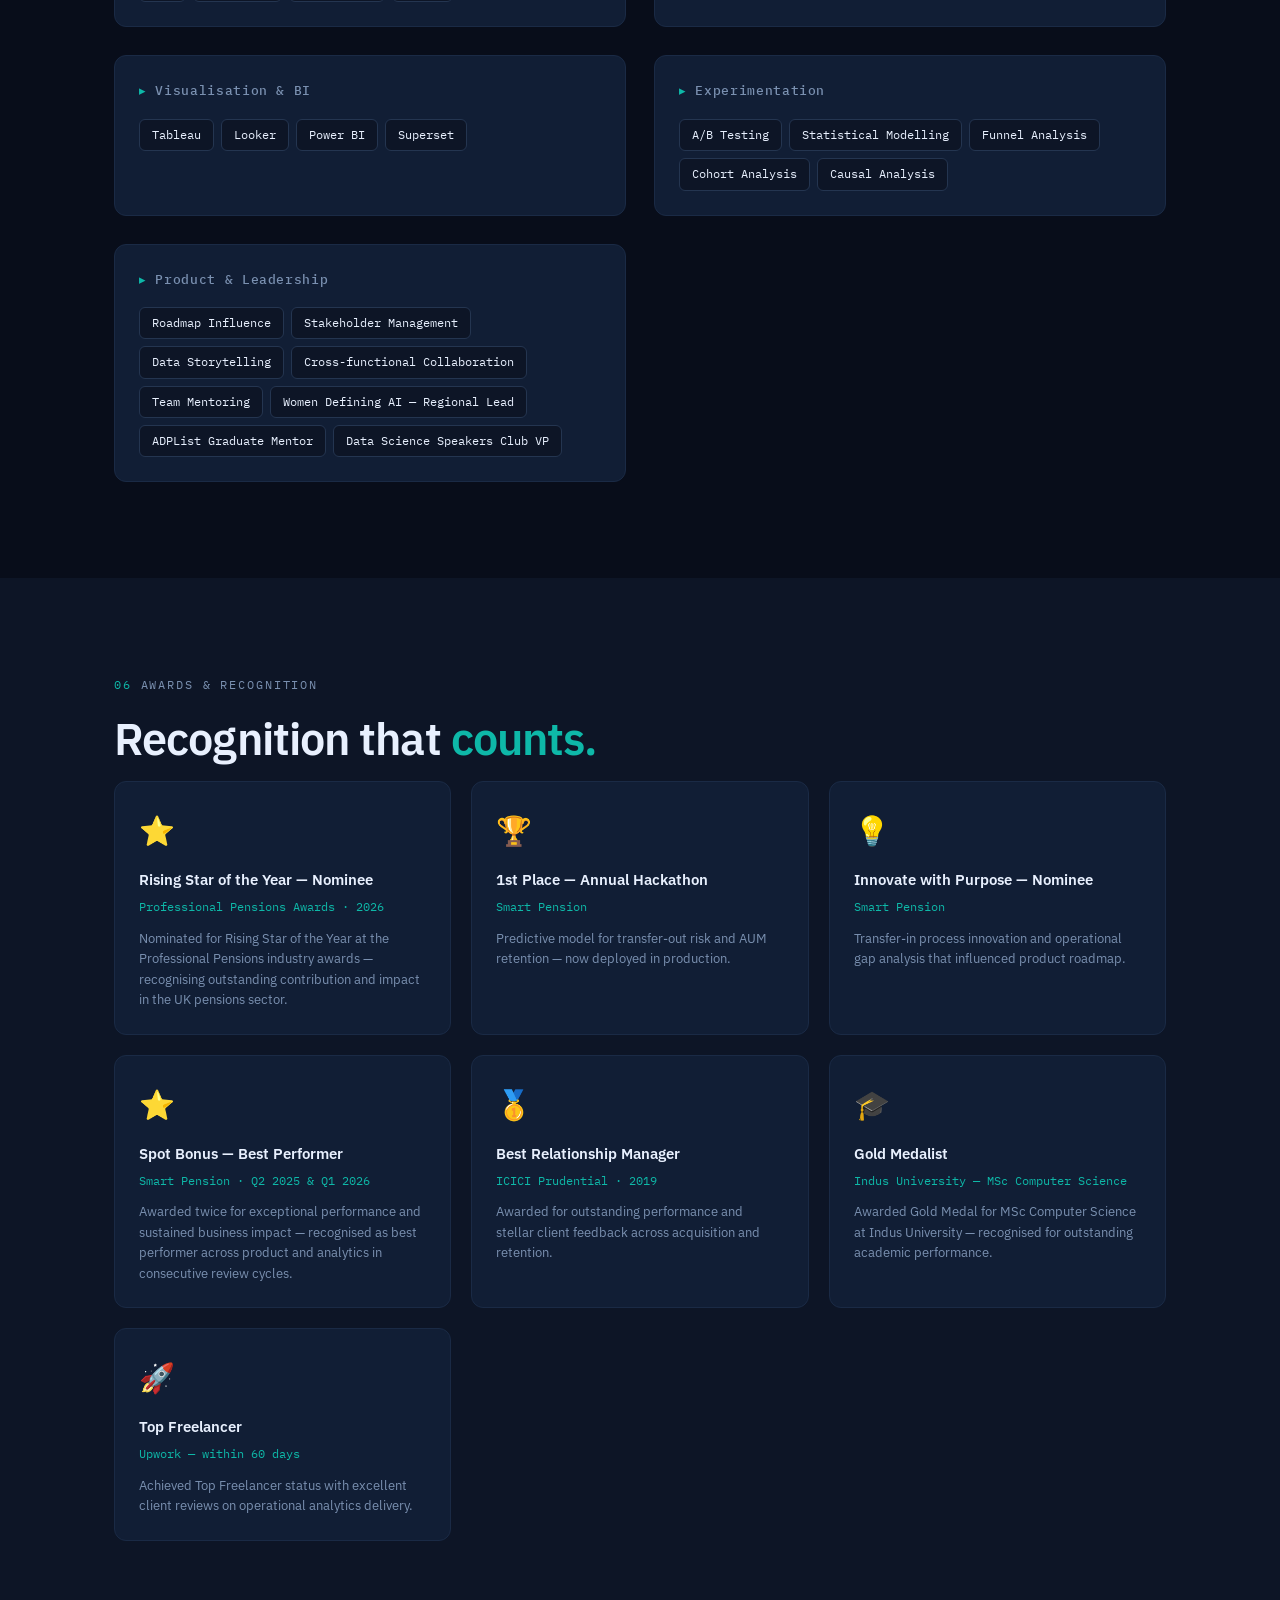
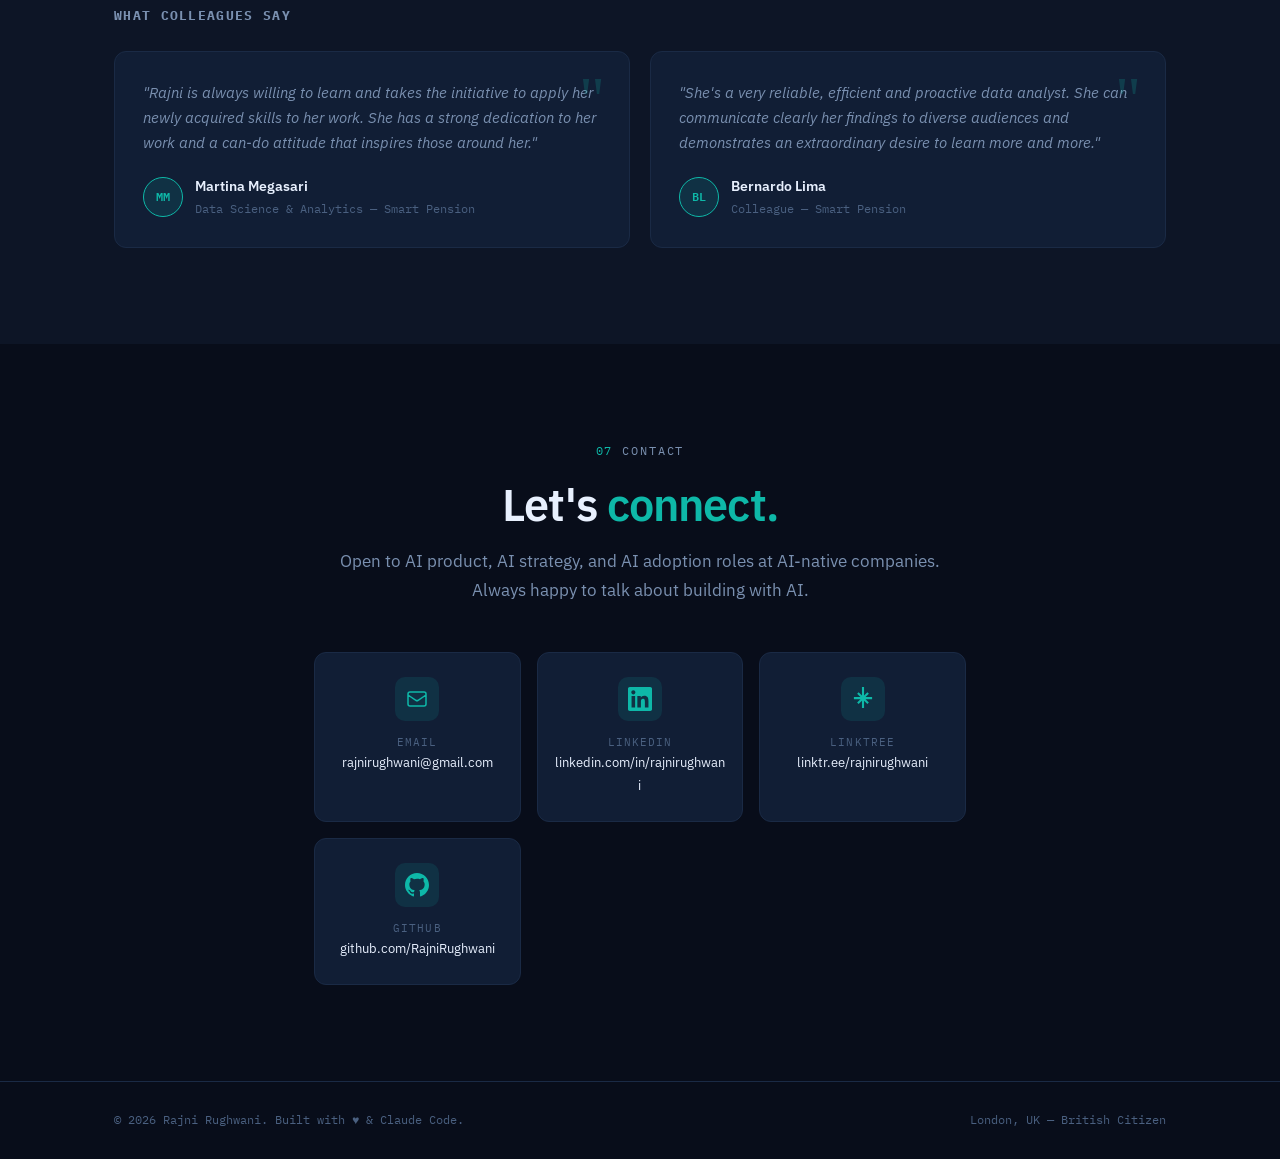
==== commit dd075006: "Add GitHub profile link to contact section" ====
--- a/index.html
+++ b/index.html
@@ -507,6 +507,15 @@
             <p class="contact-value">linktr.ee/rajnirughwani</p>
           </div>
         </a>
+        <a href="https://github.com/RajniRughwani" target="_blank" rel="noopener" class="contact-card">
+          <div class="contact-icon">
+            <svg width="24" height="24" viewBox="0 0 24 24" fill="currentColor"><path d="M12 0C5.374 0 0 5.373 0 12c0 5.302 3.438 9.8 8.207 11.387.599.111.793-.261.793-.577v-2.234c-3.338.726-4.033-1.416-4.033-1.416-.546-1.387-1.333-1.756-1.333-1.756-1.089-.745.083-.729.083-.729 1.205.084 1.839 1.237 1.839 1.237 1.07 1.834 2.807 1.304 3.492.997.107-.775.418-1.305.762-1.604-2.665-.305-5.467-1.334-5.467-5.931 0-1.311.469-2.381 1.236-3.221-.124-.303-.535-1.524.117-3.176 0 0 1.008-.322 3.301 1.23A11.509 11.509 0 0112 5.803c1.02.005 2.047.138 3.006.404 2.291-1.552 3.297-1.23 3.297-1.23.653 1.653.242 2.874.118 3.176.77.84 1.235 1.911 1.235 3.221 0 4.609-2.807 5.624-5.479 5.921.43.372.823 1.102.823 2.222v3.293c0 .319.192.694.801.576C20.566 21.797 24 17.3 24 12c0-6.627-5.373-12-12-12z"/></svg>
+          </div>
+          <div>
+            <p class="contact-label">GitHub</p>
+            <p class="contact-value">github.com/RajniRughwani</p>
+          </div>
+        </a>
       </div>
     </div>
   </section>
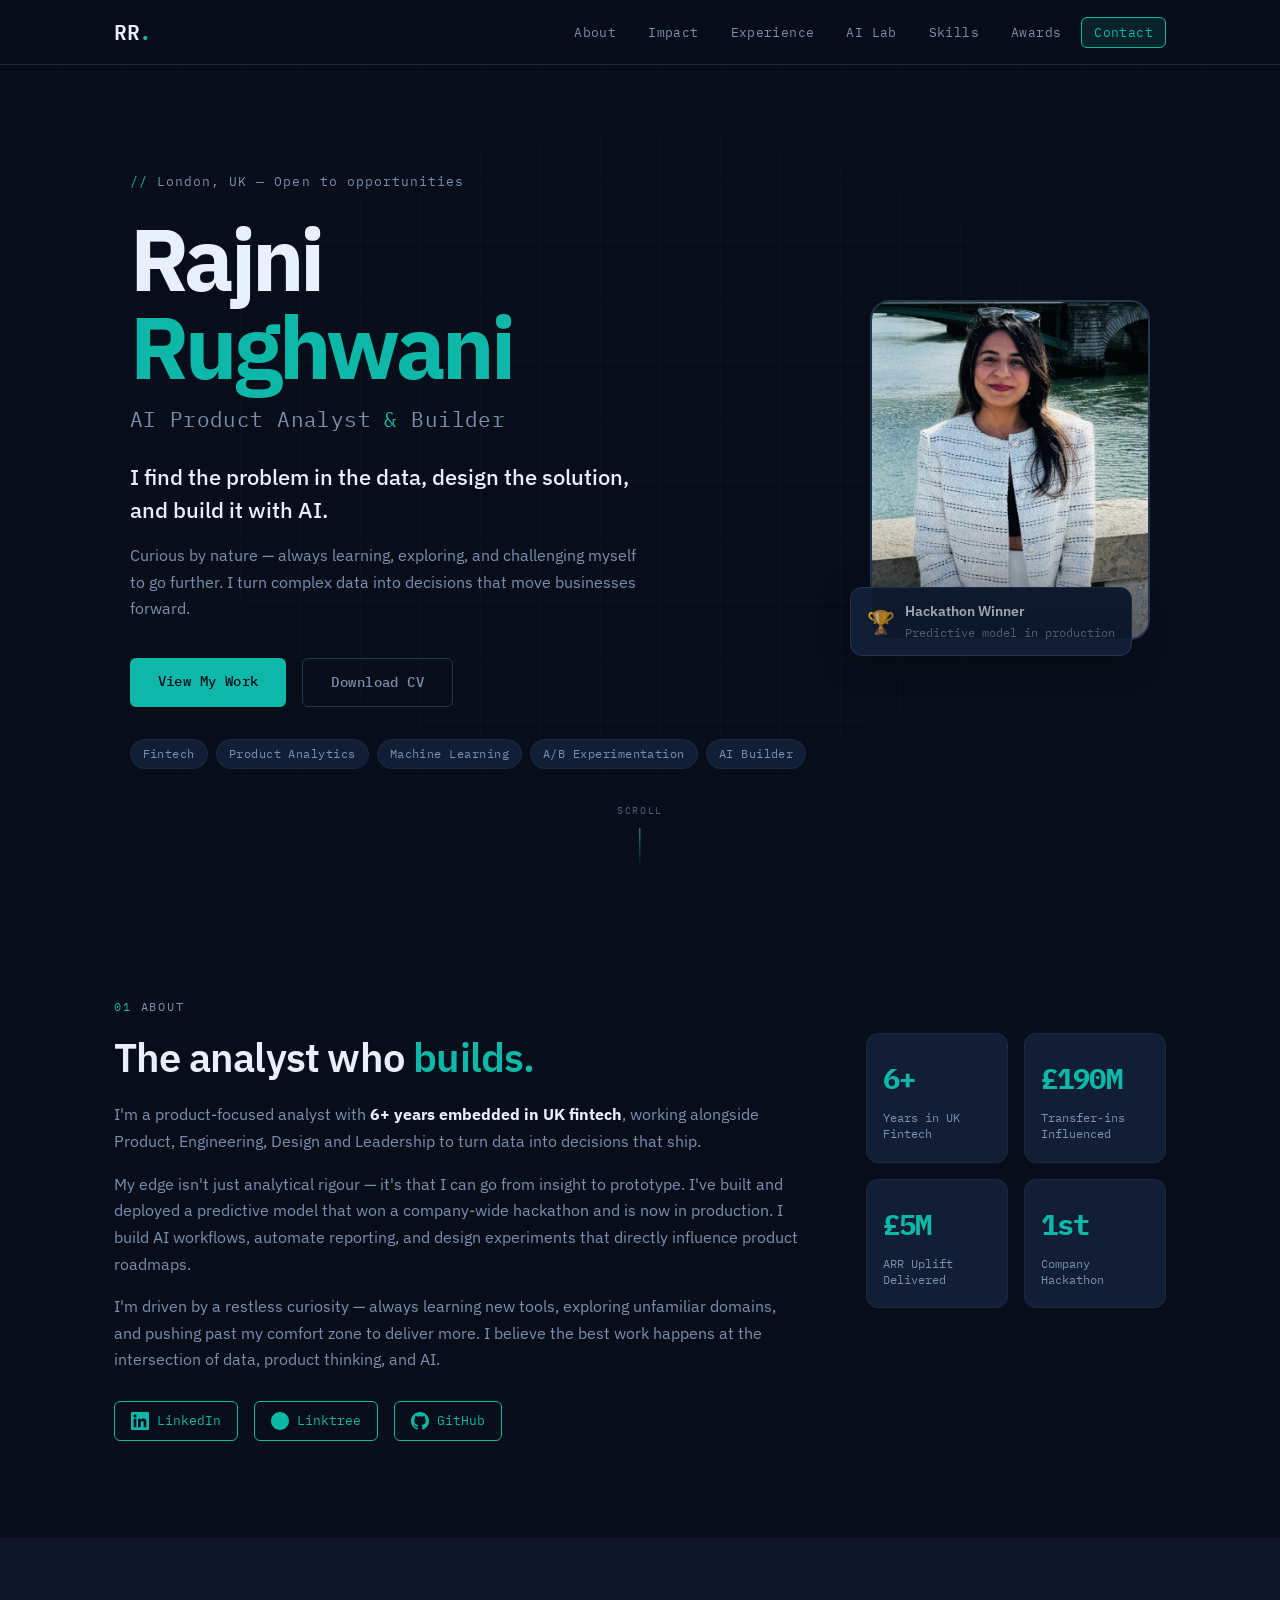
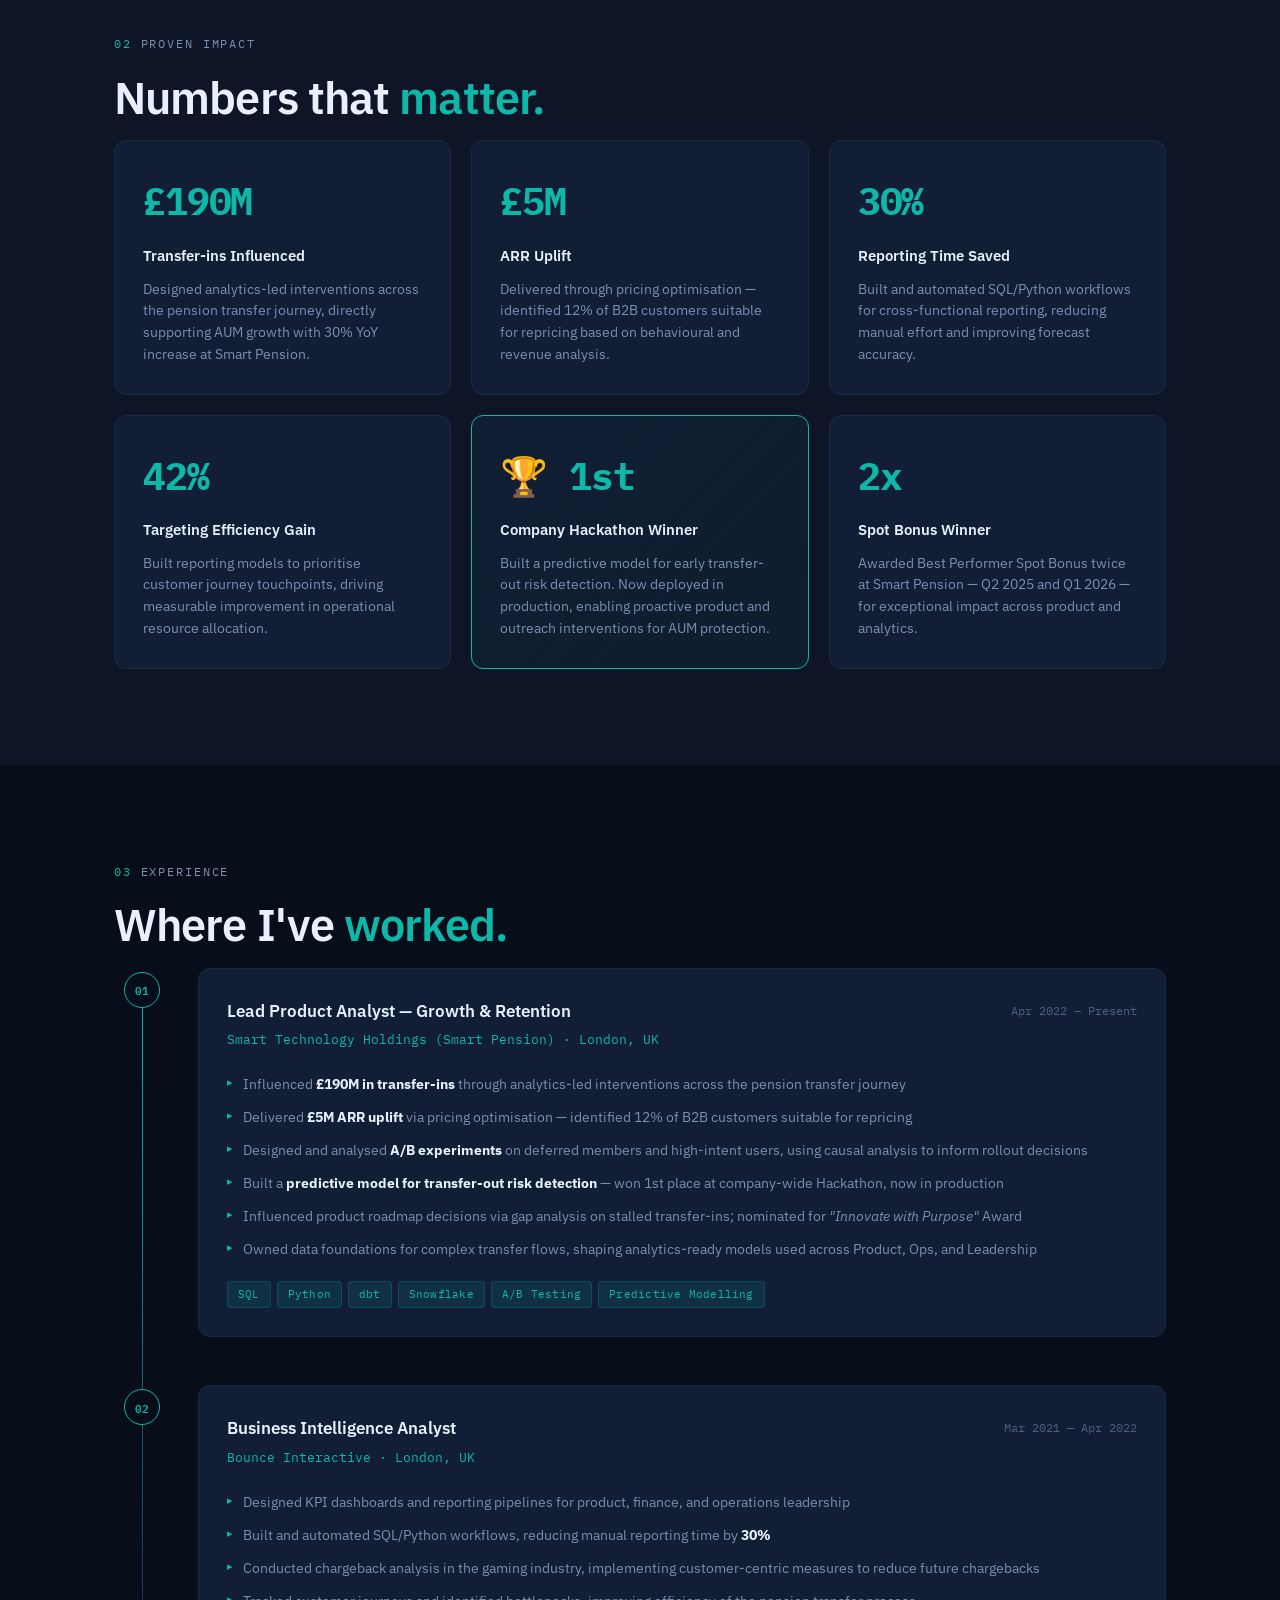
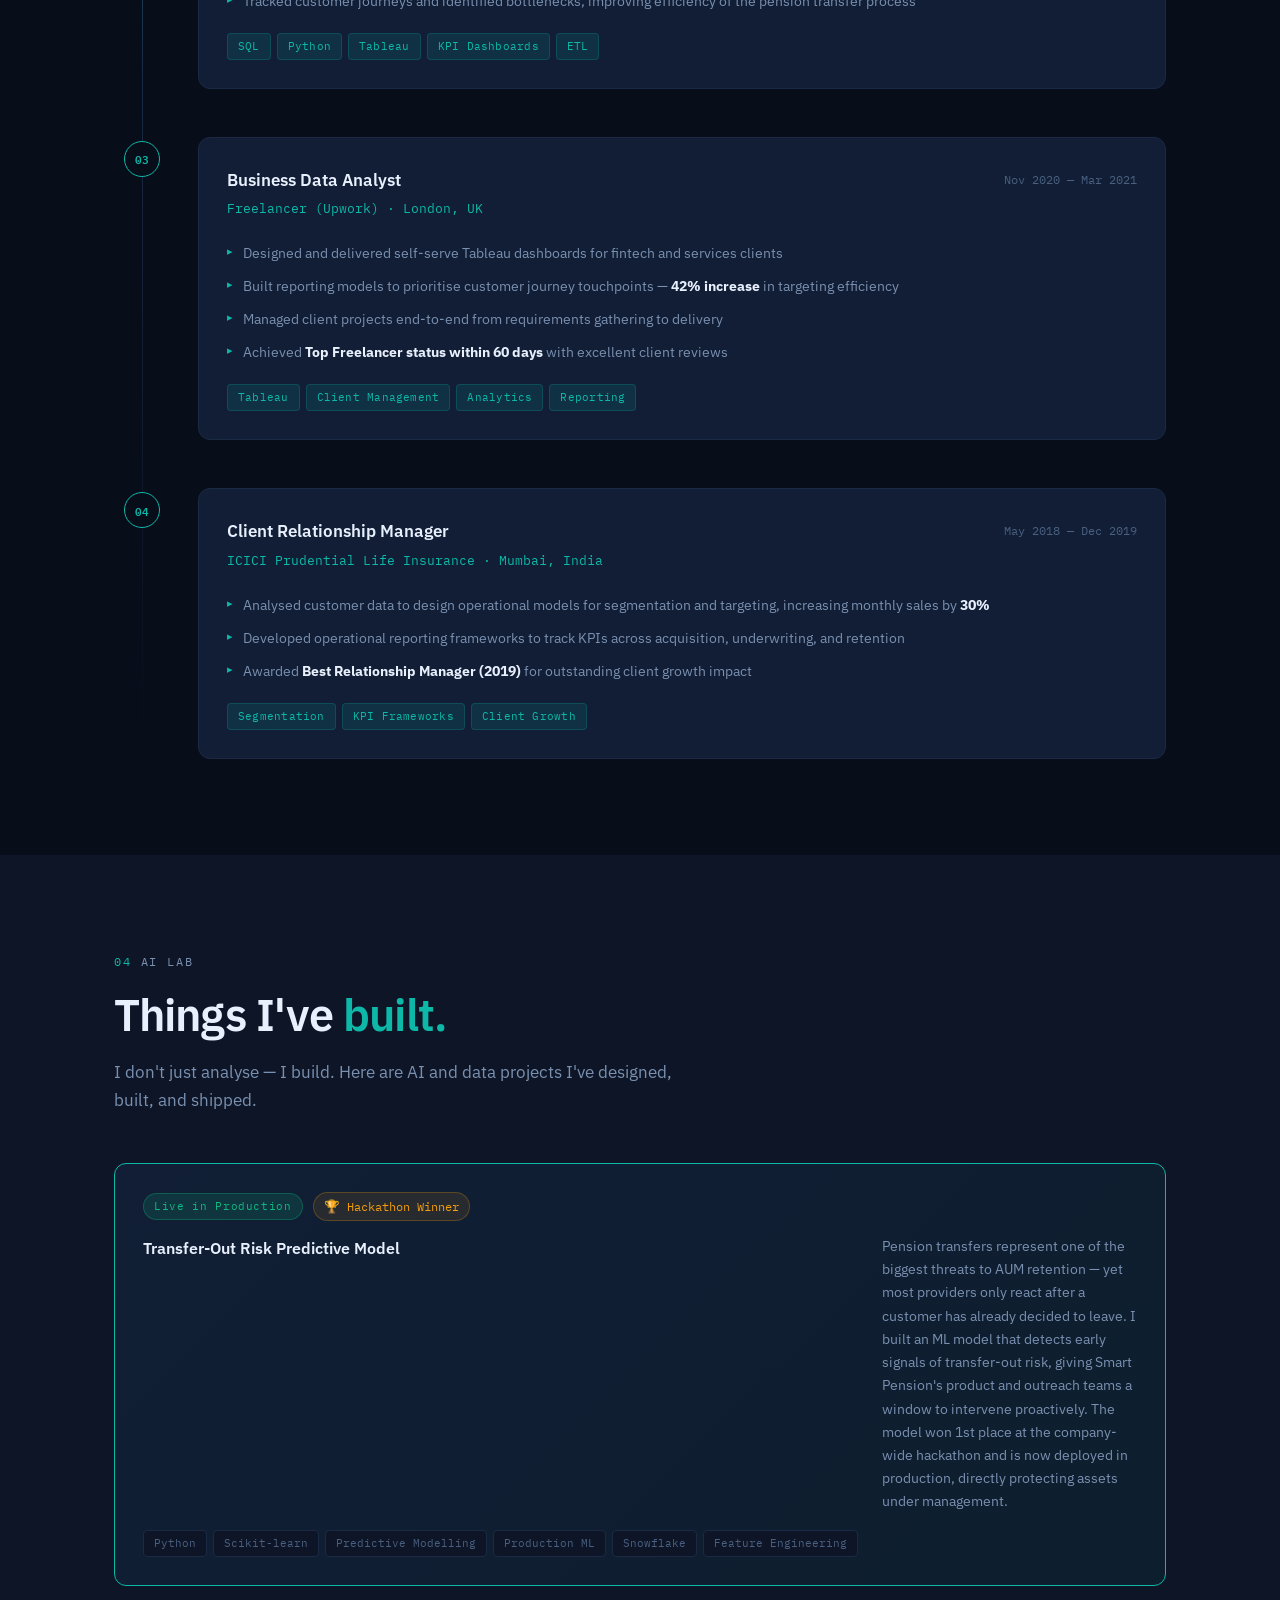
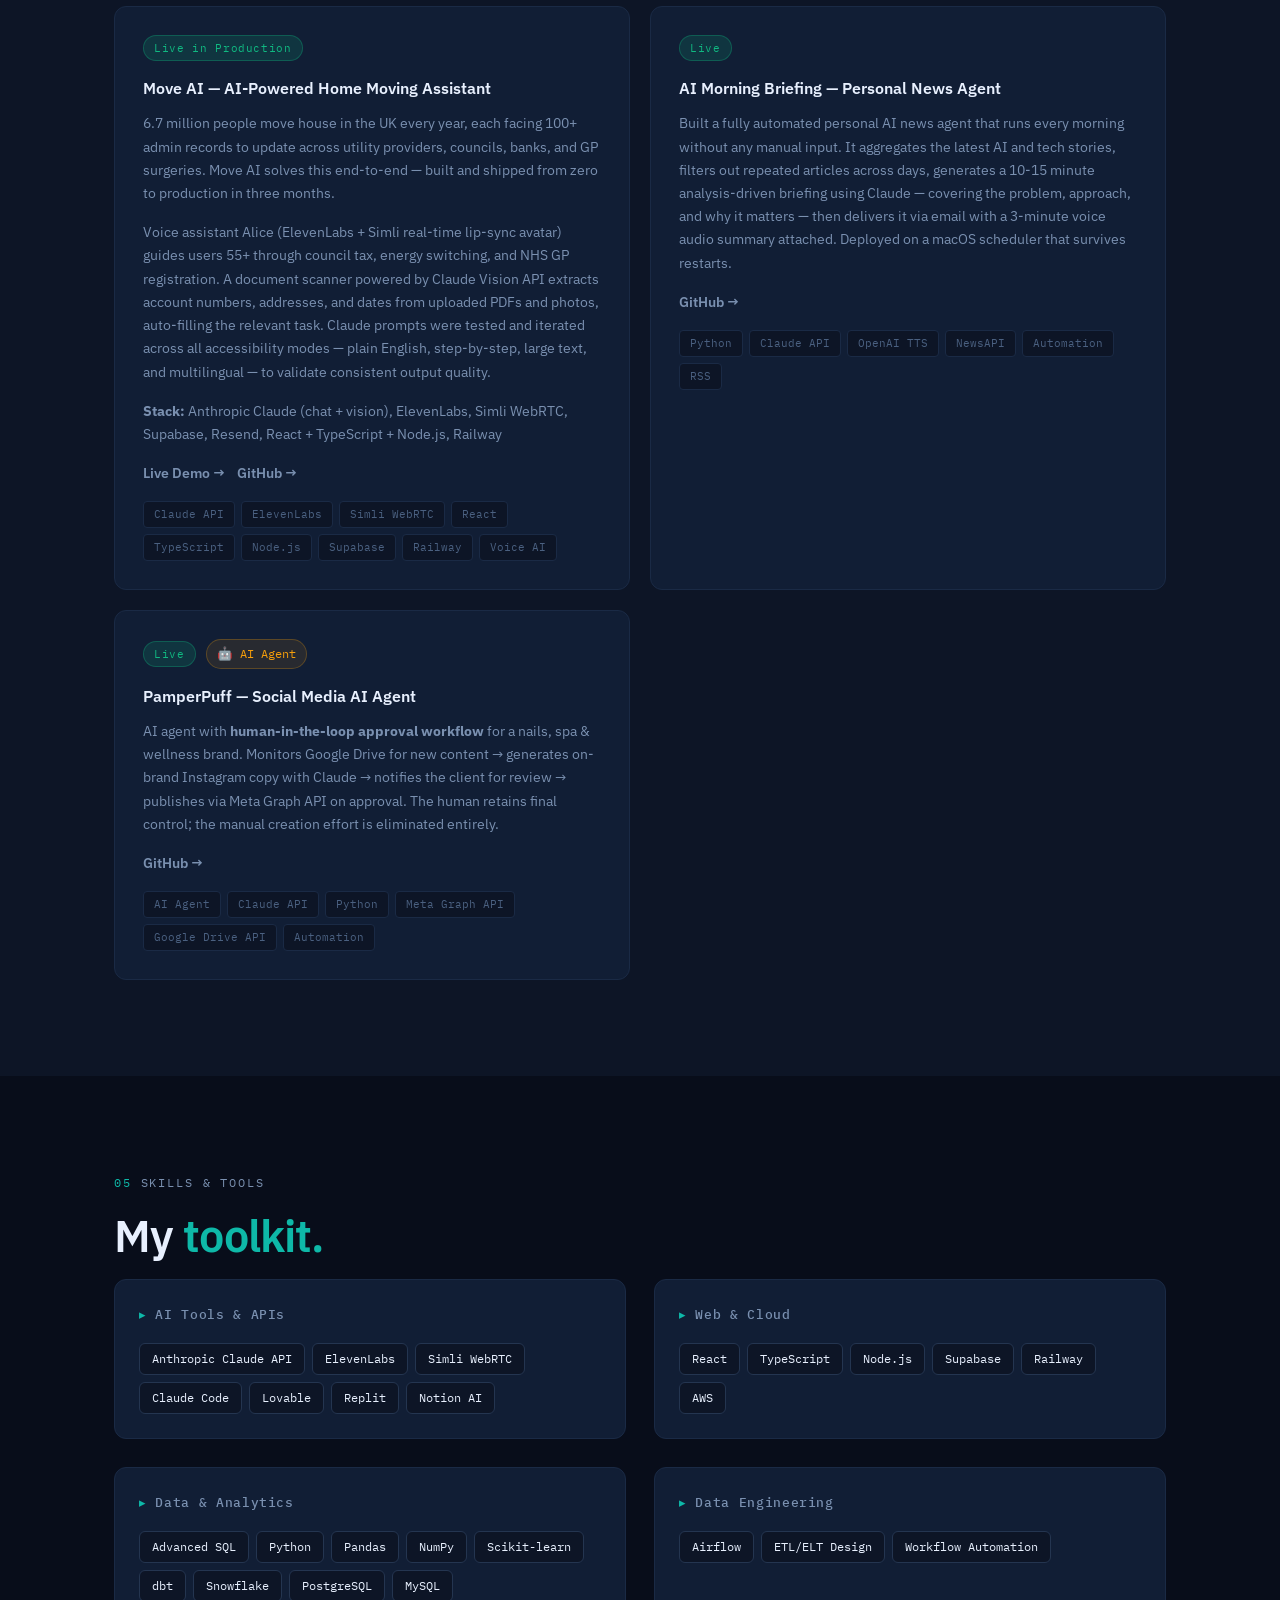
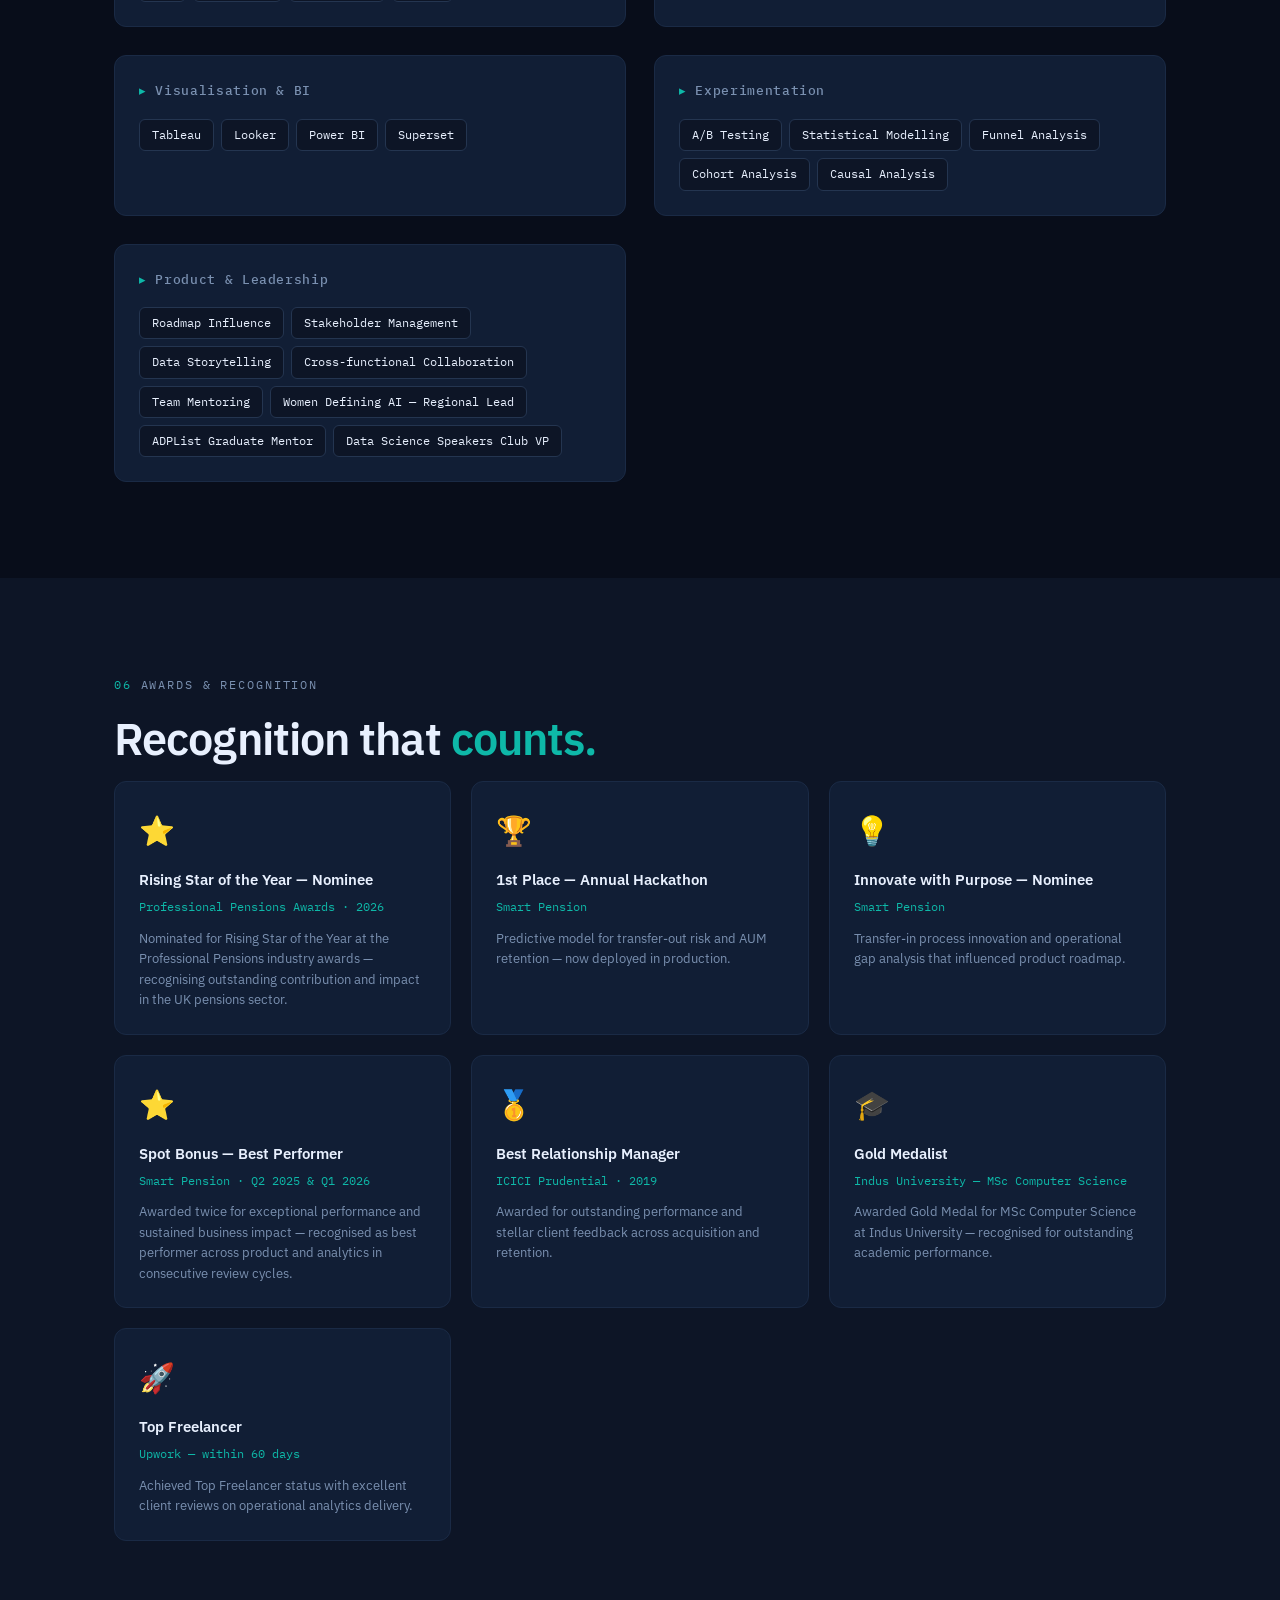
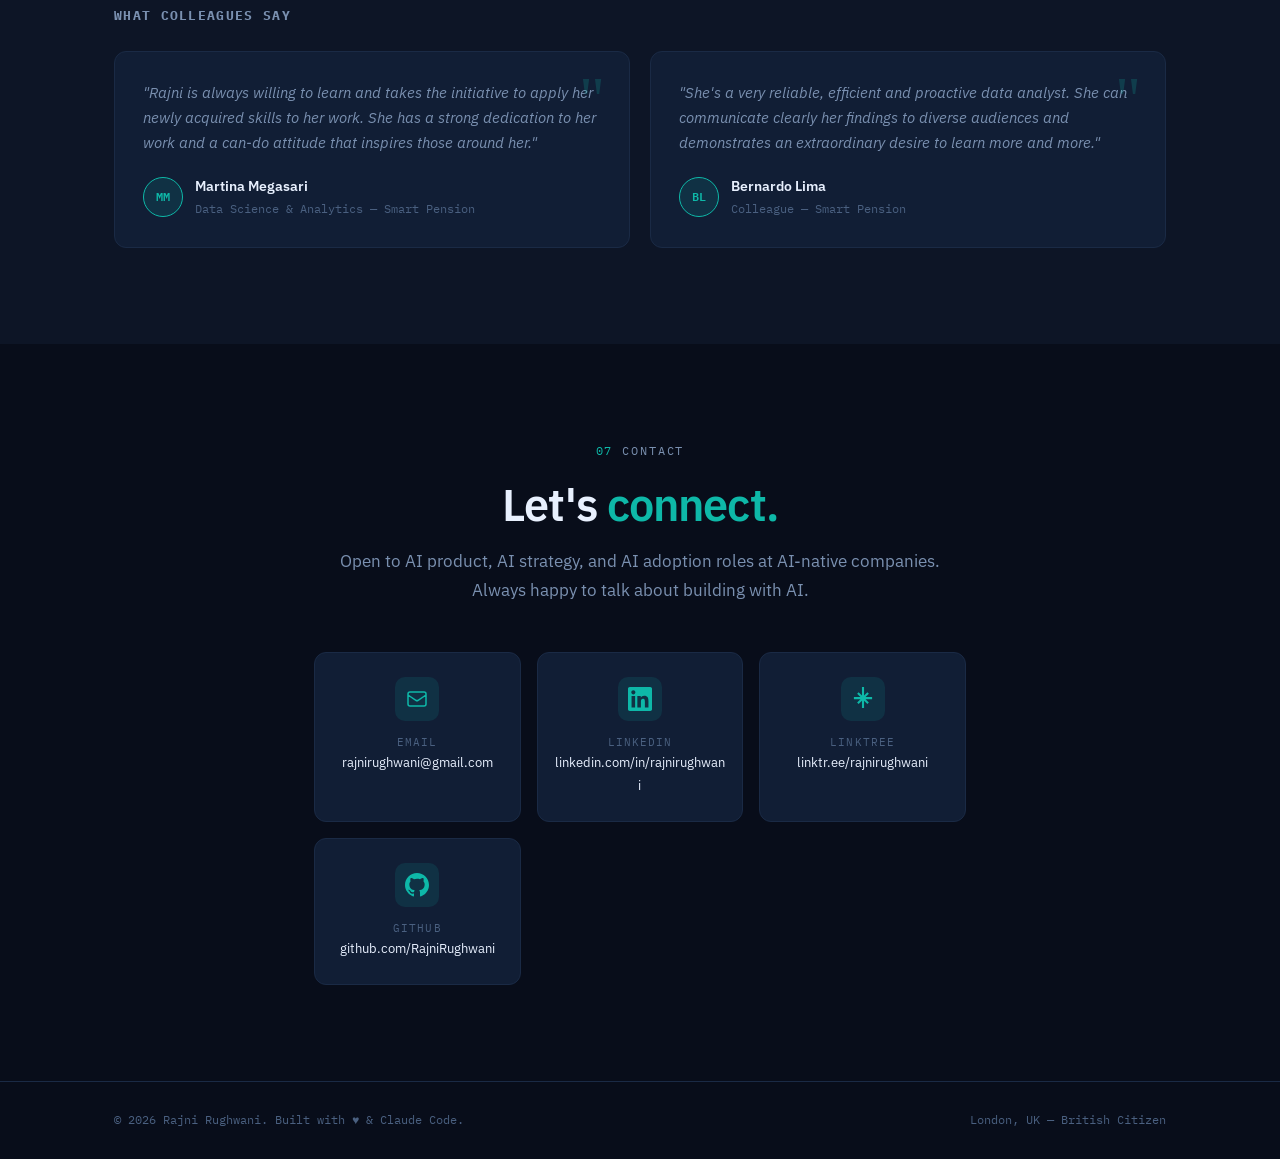
==== commit 1826c15c: "Add GitHub link to About section" ====
--- a/index.html
+++ b/index.html
@@ -91,6 +91,10 @@
               <svg width="18" height="18" viewBox="0 0 24 24" fill="currentColor"><path d="M7.953 15.066c-.08.163-.08.324-.08.486.08.517.528.897 1.052.897h6.15c.527 0 .974-.38 1.052-.897.002-.162-.026-.324-.08-.486L13.1 8.198h2.846l-2.79-3.066 2.79-3.066H13.1V0h-2.2v2.066H8.055l2.79 3.066-2.79 3.066H10.9l-2.947 6.868zM12 24c6.627 0 12-5.373 12-12S18.627 0 12 0 0 5.373 0 12s5.373 12 12 12z"/></svg>
               Linktree
             </a>
+            <a href="https://github.com/RajniRughwani" target="_blank" rel="noopener" class="about-link">
+              <svg width="18" height="18" viewBox="0 0 24 24" fill="currentColor"><path d="M12 0C5.374 0 0 5.373 0 12c0 5.302 3.438 9.8 8.207 11.387.599.111.793-.261.793-.577v-2.234c-3.338.726-4.033-1.416-4.033-1.416-.546-1.387-1.333-1.756-1.333-1.756-1.089-.745.083-.729.083-.729 1.205.084 1.839 1.237 1.839 1.237 1.07 1.834 2.807 1.304 3.492.997.107-.775.418-1.305.762-1.604-2.665-.305-5.467-1.334-5.467-5.931 0-1.311.469-2.381 1.236-3.221-.124-.303-.535-1.524.117-3.176 0 0 1.008-.322 3.301 1.23A11.509 11.509 0 0112 5.803c1.02.005 2.047.138 3.006.404 2.291-1.552 3.297-1.23 3.297-1.23.653 1.653.242 2.874.118 3.176.77.84 1.235 1.911 1.235 3.221 0 4.609-2.807 5.624-5.479 5.921.43.372.823 1.102.823 2.222v3.293c0 .319.192.694.801.576C20.566 21.797 24 17.3 24 12c0-6.627-5.373-12-12-12z"/></svg>
+              GitHub
+            </a>
           </div>
         </div>
         <div class="about-stats">
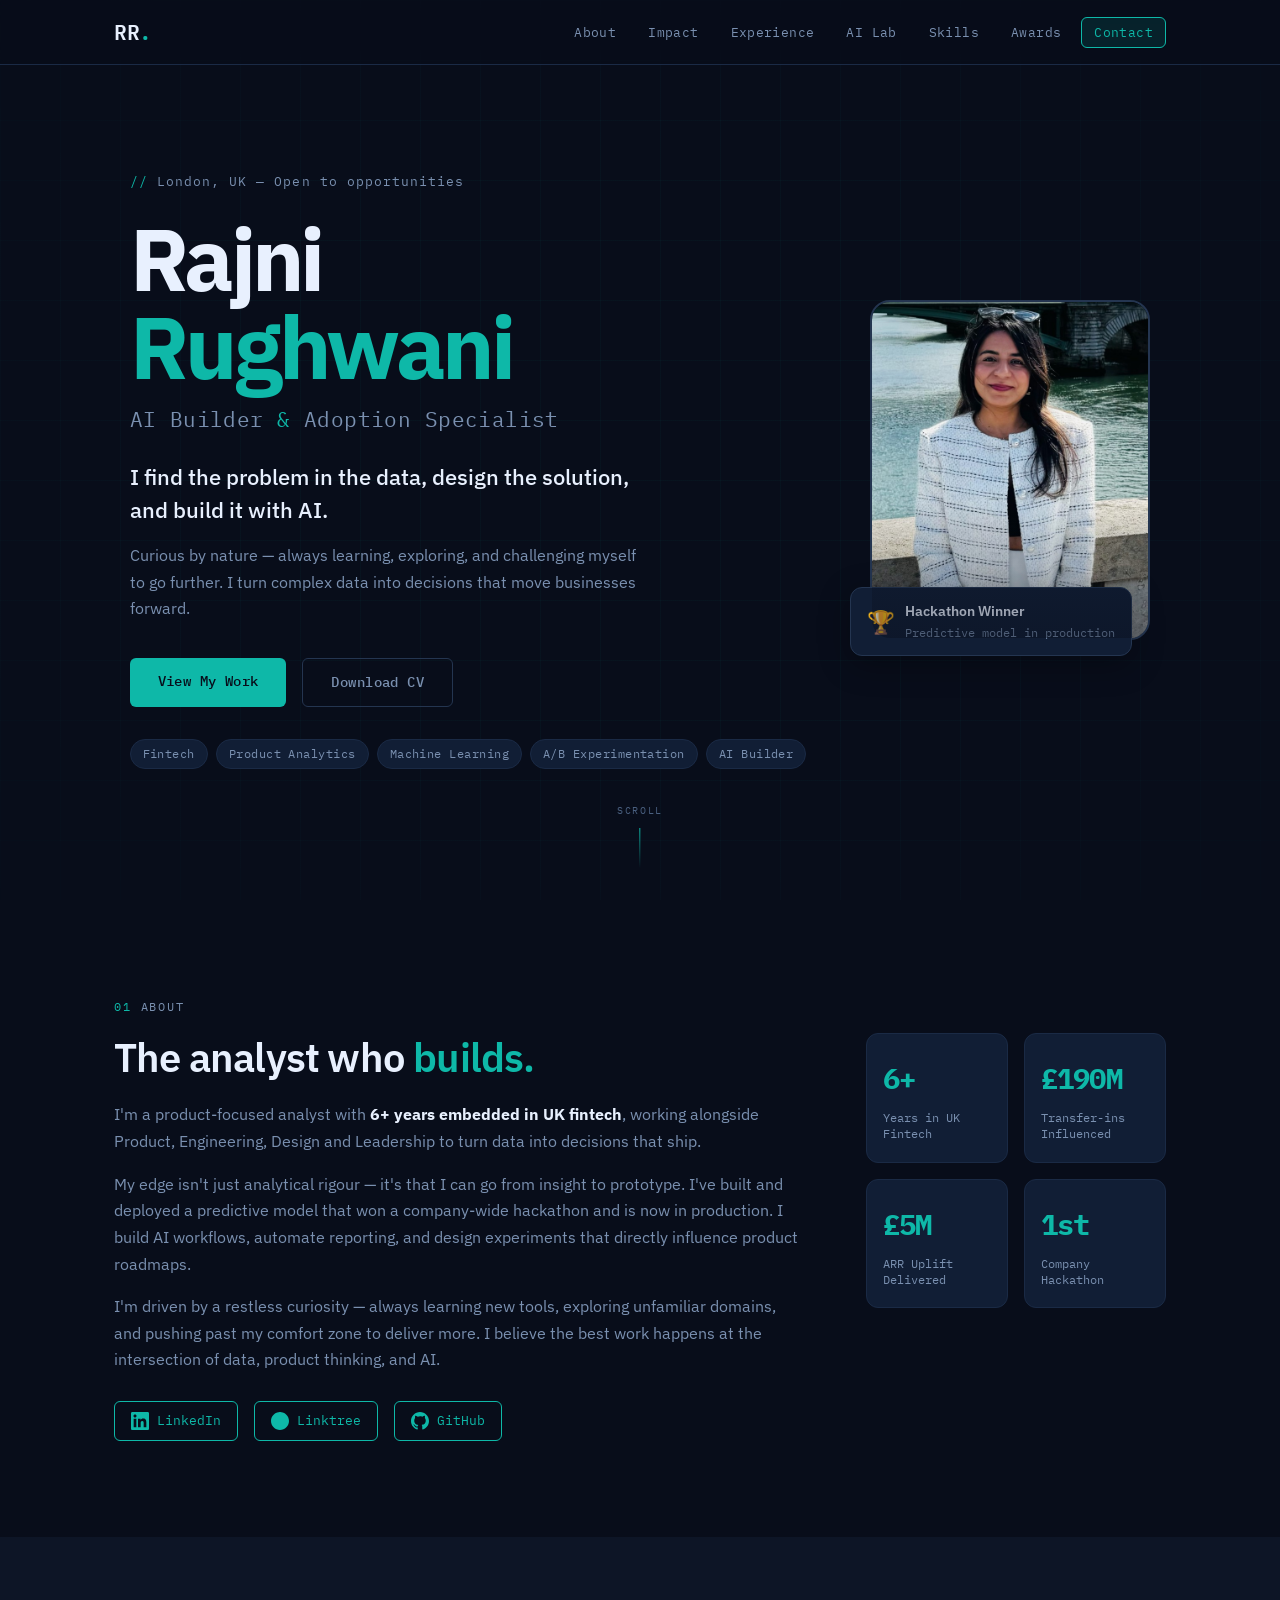
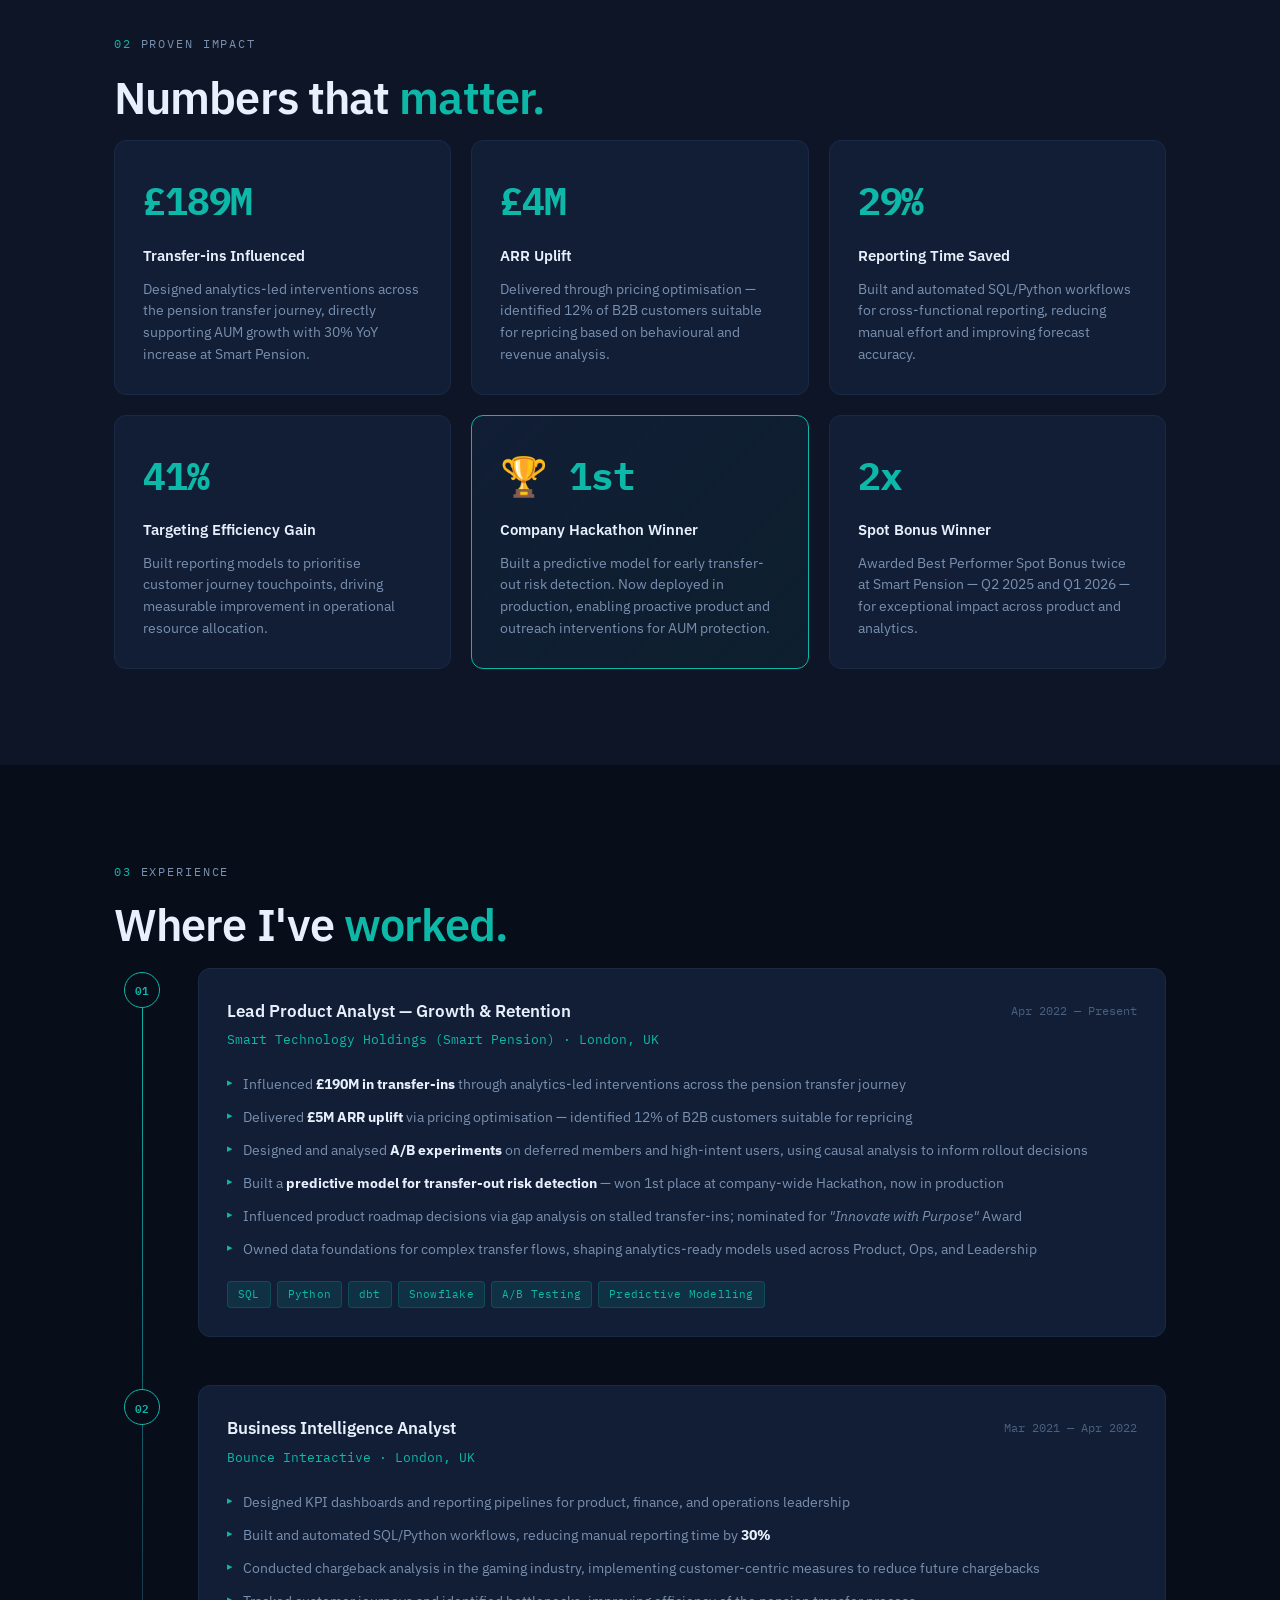
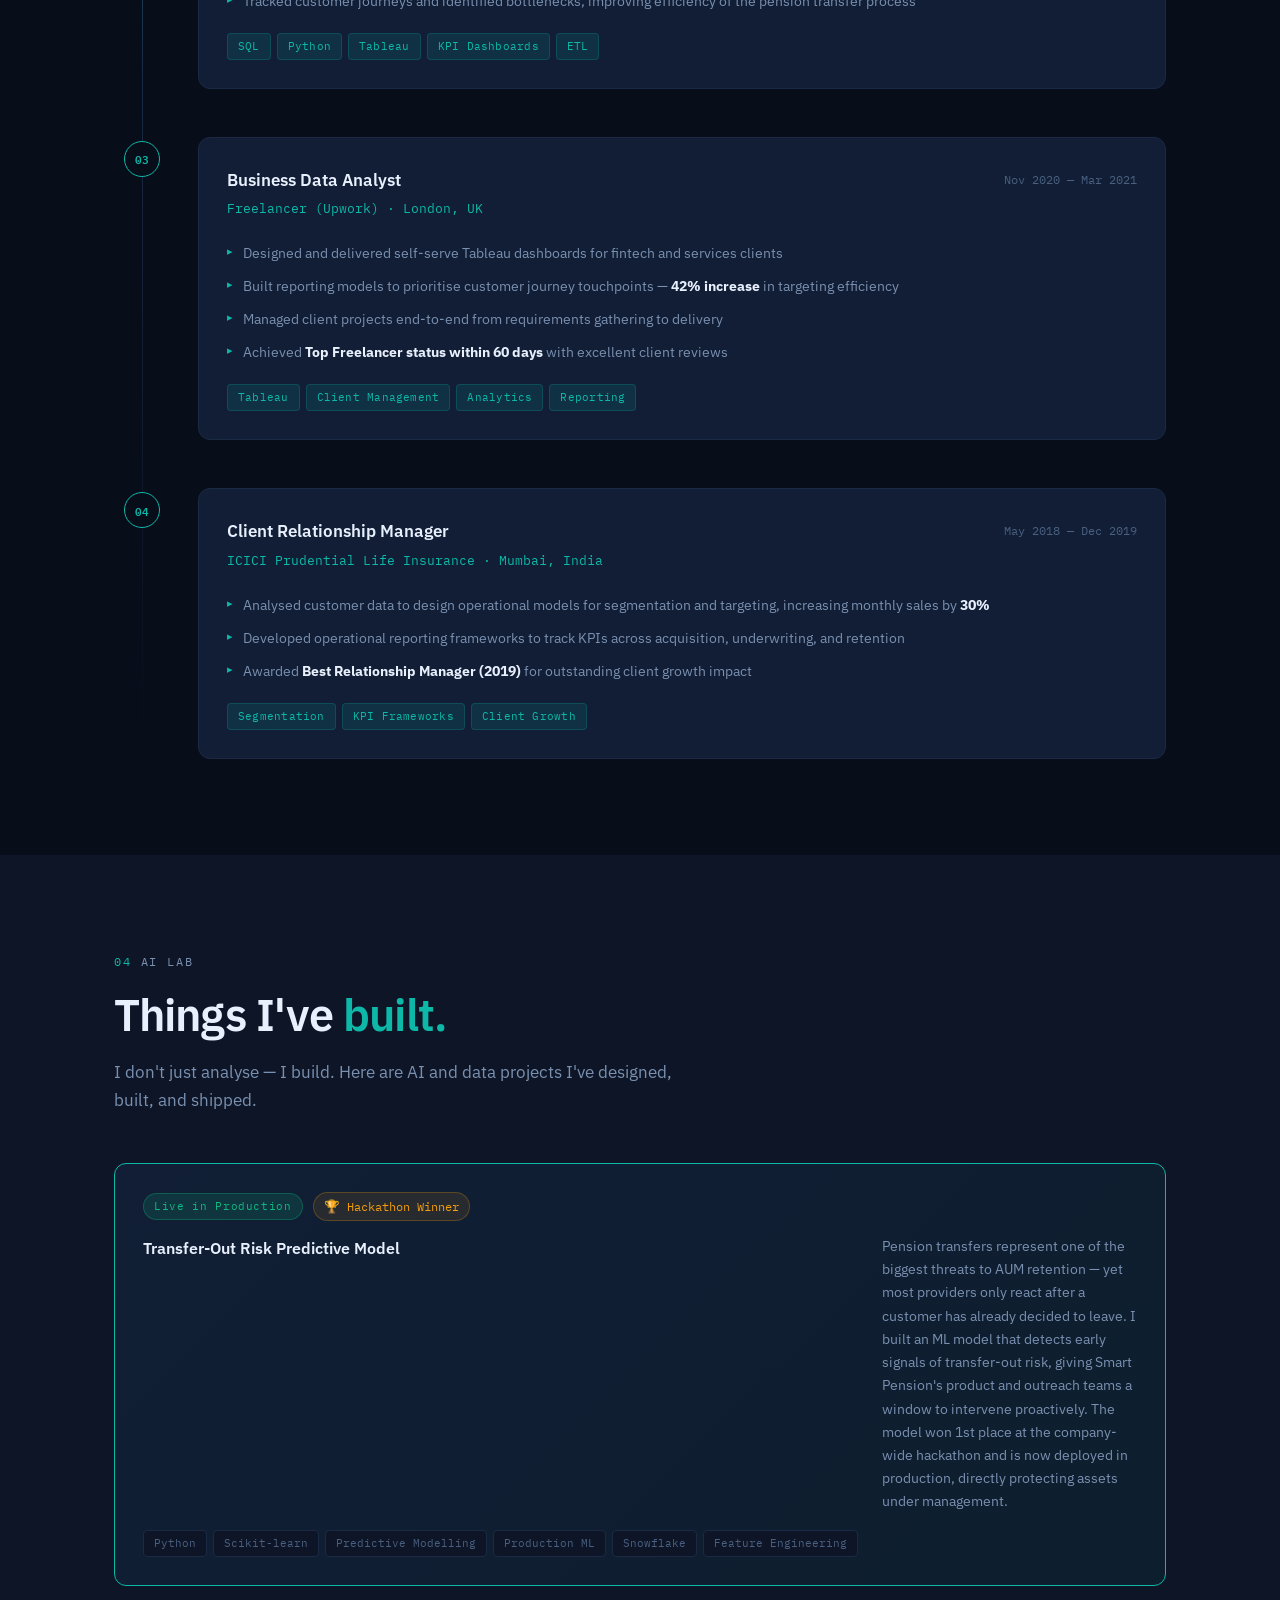
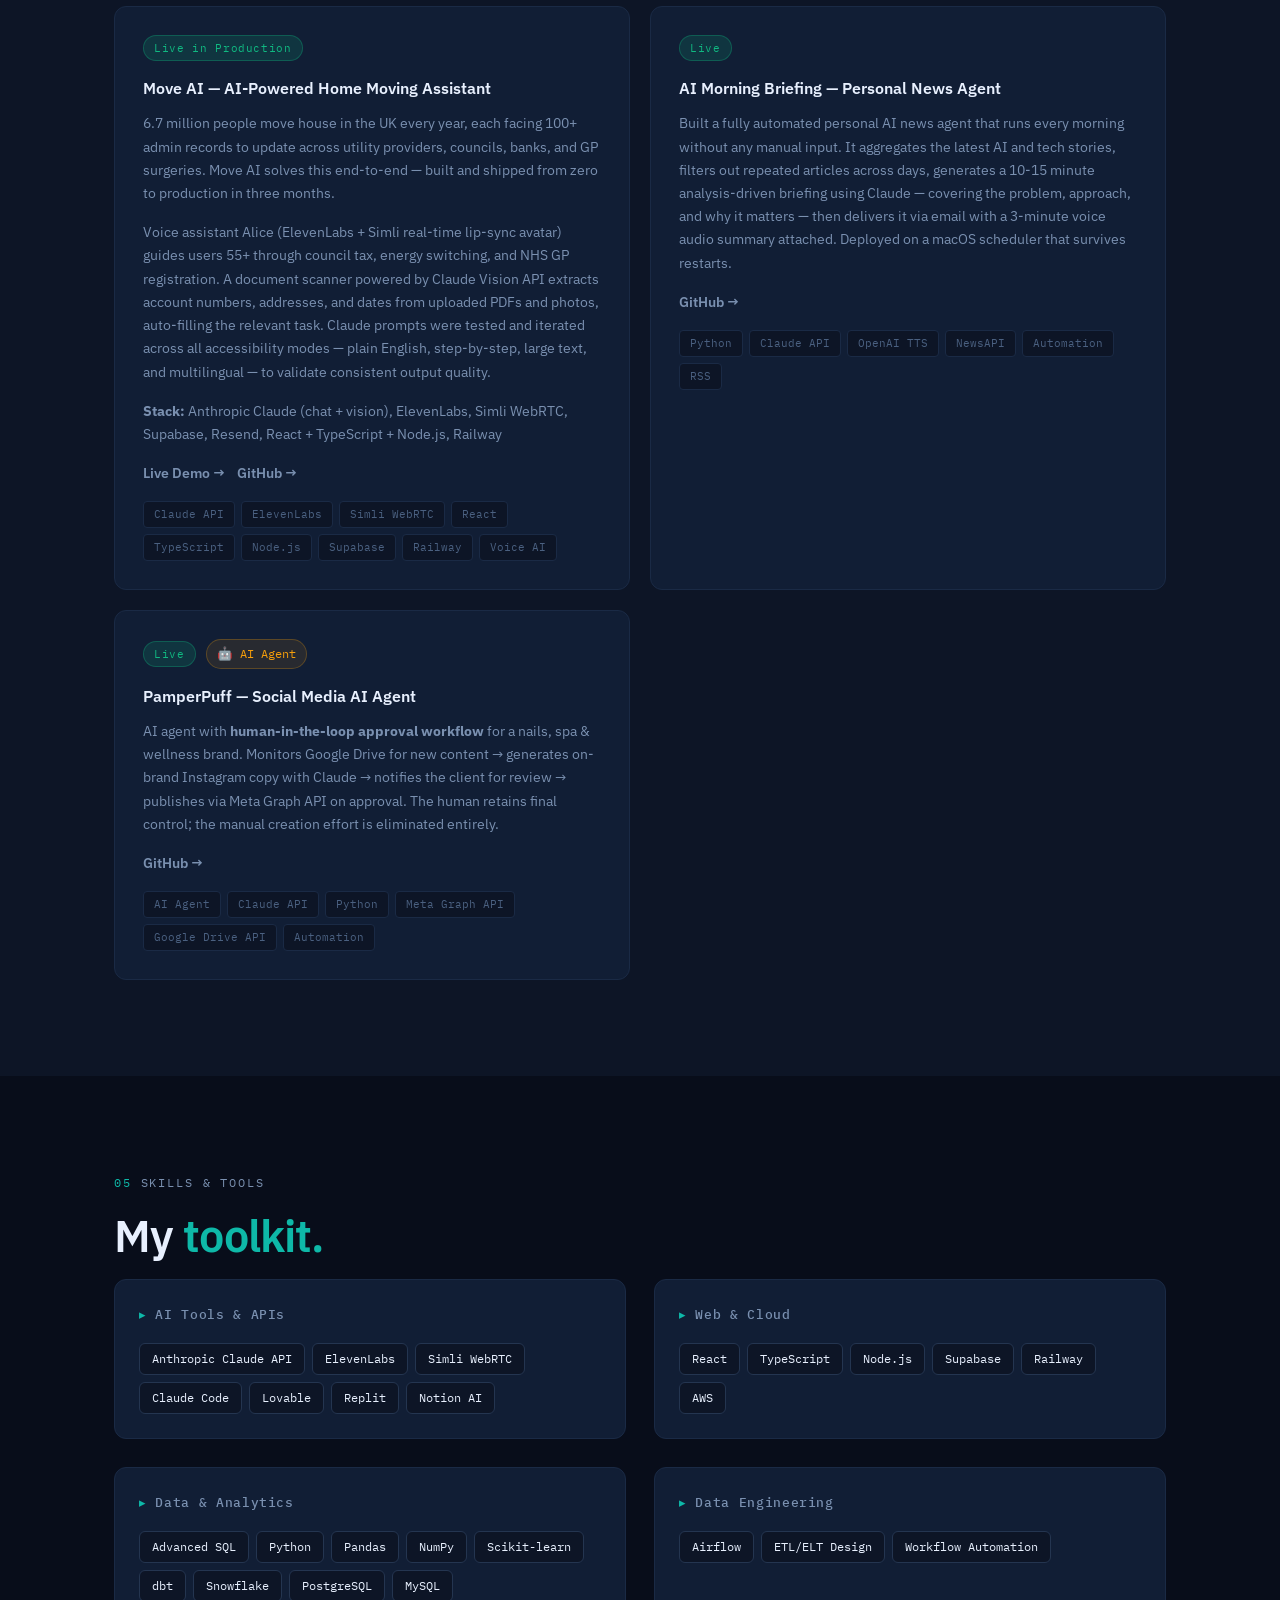
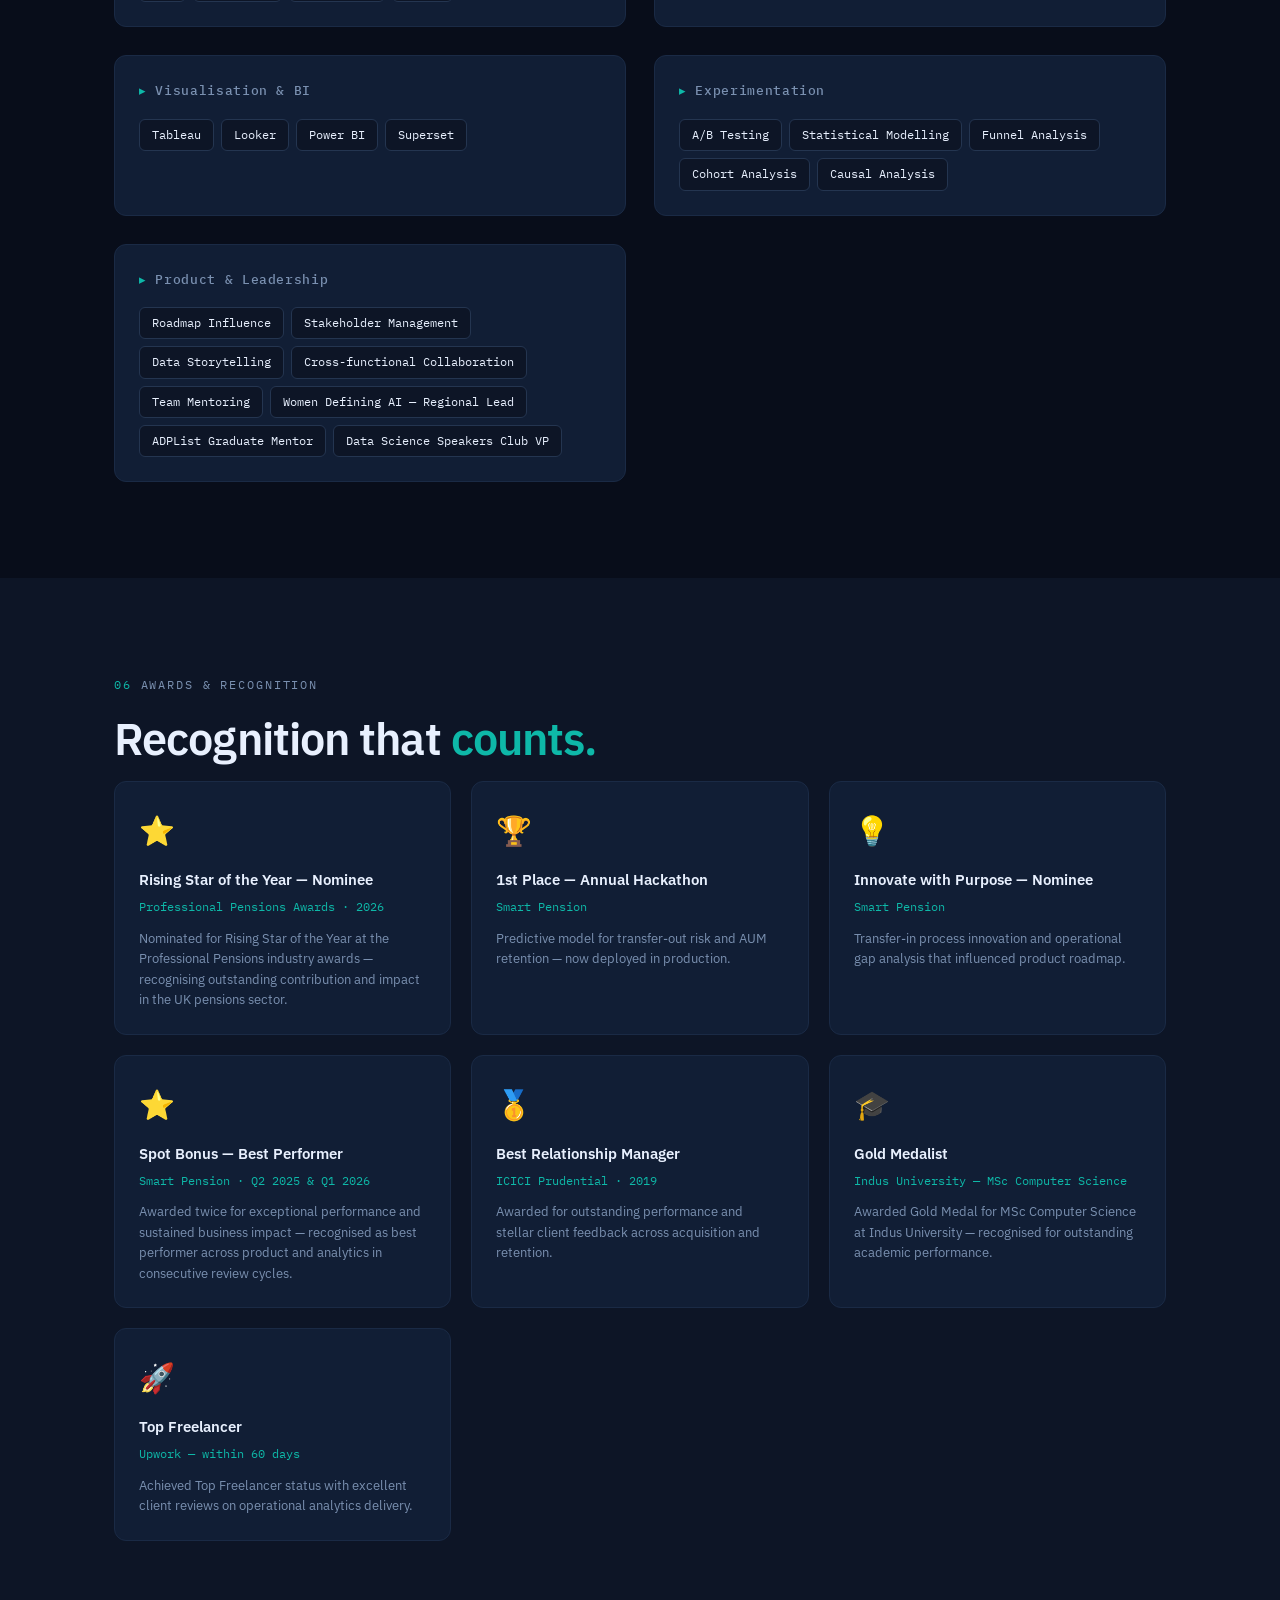
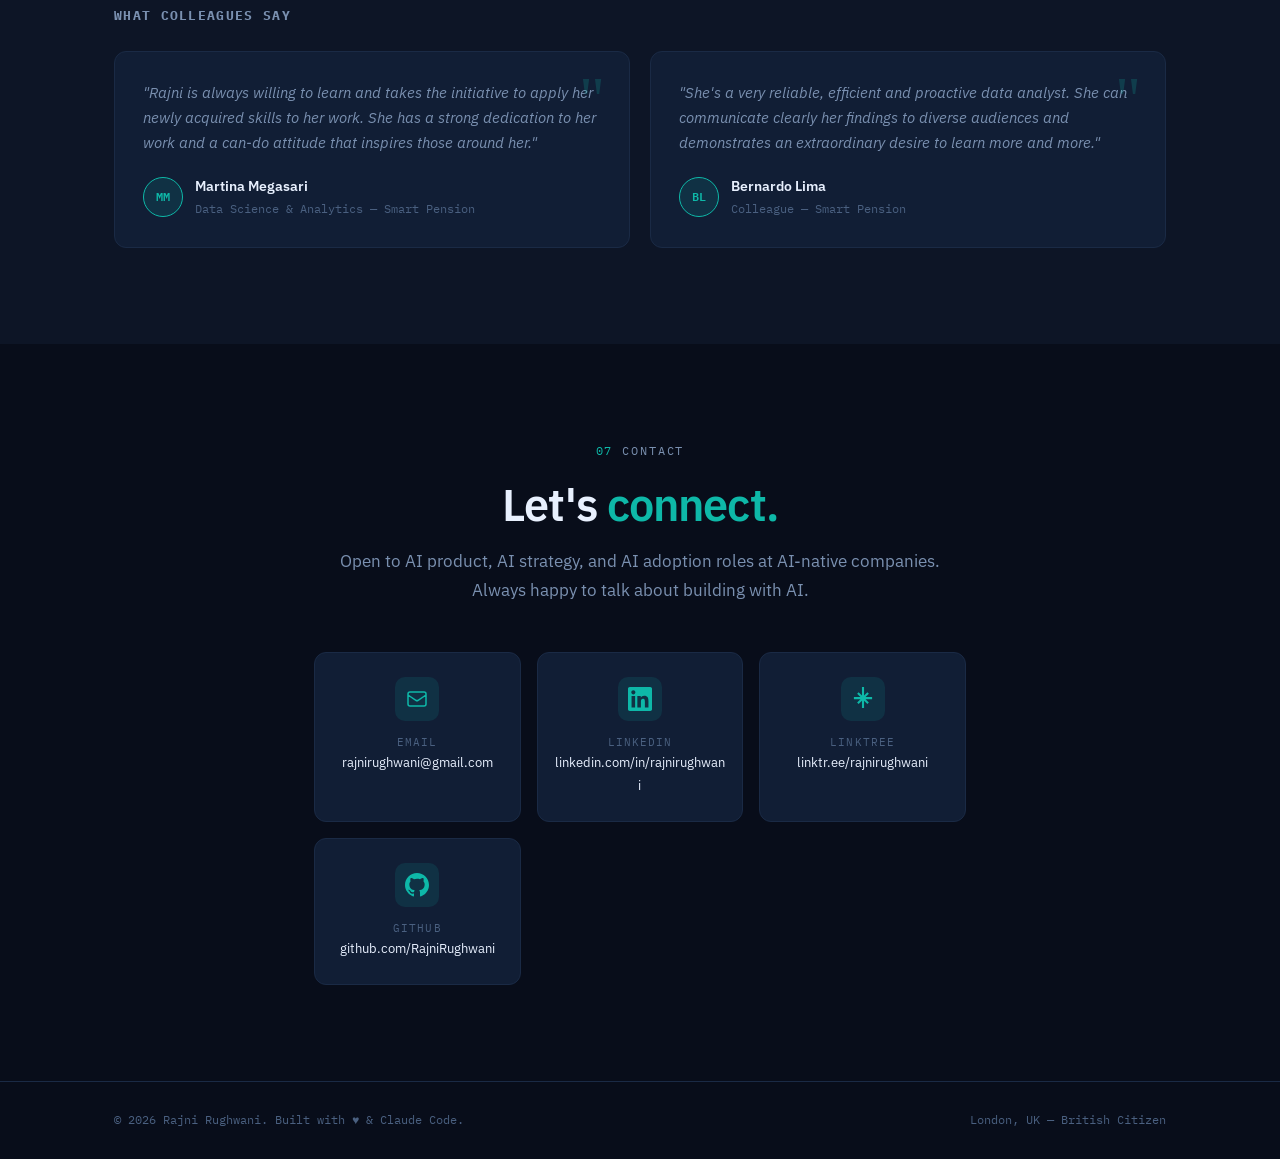
==== commit 94de9ba5: "Fix title to AI Builder & Adoption Specialist" ====
--- a/index.html
+++ b/index.html
@@ -3,8 +3,8 @@
 <head>
   <meta charset="UTF-8" />
   <meta name="viewport" content="width=device-width, initial-scale=1.0" />
-  <title>Rajni Rughwani — AI Product Analyst & Builder</title>
-  <meta name="description" content="Rajni Rughwani — Fintech AI Product Analyst & Builder. 6+ years in UK fintech. £190M influenced. Predictive models in production." />
+  <title>Rajni Rughwani — AI Builder & Adoption Specialist</title>
+  <meta name="description" content="Rajni Rughwani — AI Builder & Adoption Specialist. 6+ years in regulated UK fintech. Builds and implements AI in production." />
   <link rel="preconnect" href="https://fonts.googleapis.com" />
   <link rel="preconnect" href="https://fonts.gstatic.com" crossorigin />
   <link href="https://fonts.googleapis.com/css2?family=IBM+Plex+Mono:wght@300;400;500;600&family=IBM+Plex+Sans:wght@300;400;500;600;700&display=swap" rel="stylesheet" />
@@ -38,7 +38,7 @@
       <div class="hero-text">
         <p class="hero-eyebrow"><span class="accent">// </span>London, UK &mdash; Open to opportunities</p>
         <h1>Rajni<br /><span class="accent">Rughwani</span></h1>
-        <p class="hero-title">AI Product Analyst <span class="accent">&</span> Builder</p>
+        <p class="hero-title">AI Builder <span class="accent">&</span> Adoption Specialist</p>
         <p class="hero-tagline">I find the problem in the data, design the solution,<br class="hide-sm" /> and build it with AI.</p>
         <p class="hero-sub">Curious by nature &mdash; always learning, exploring, and challenging myself to go further. I turn complex data into decisions that move businesses forward.</p>
         <div class="hero-actions">
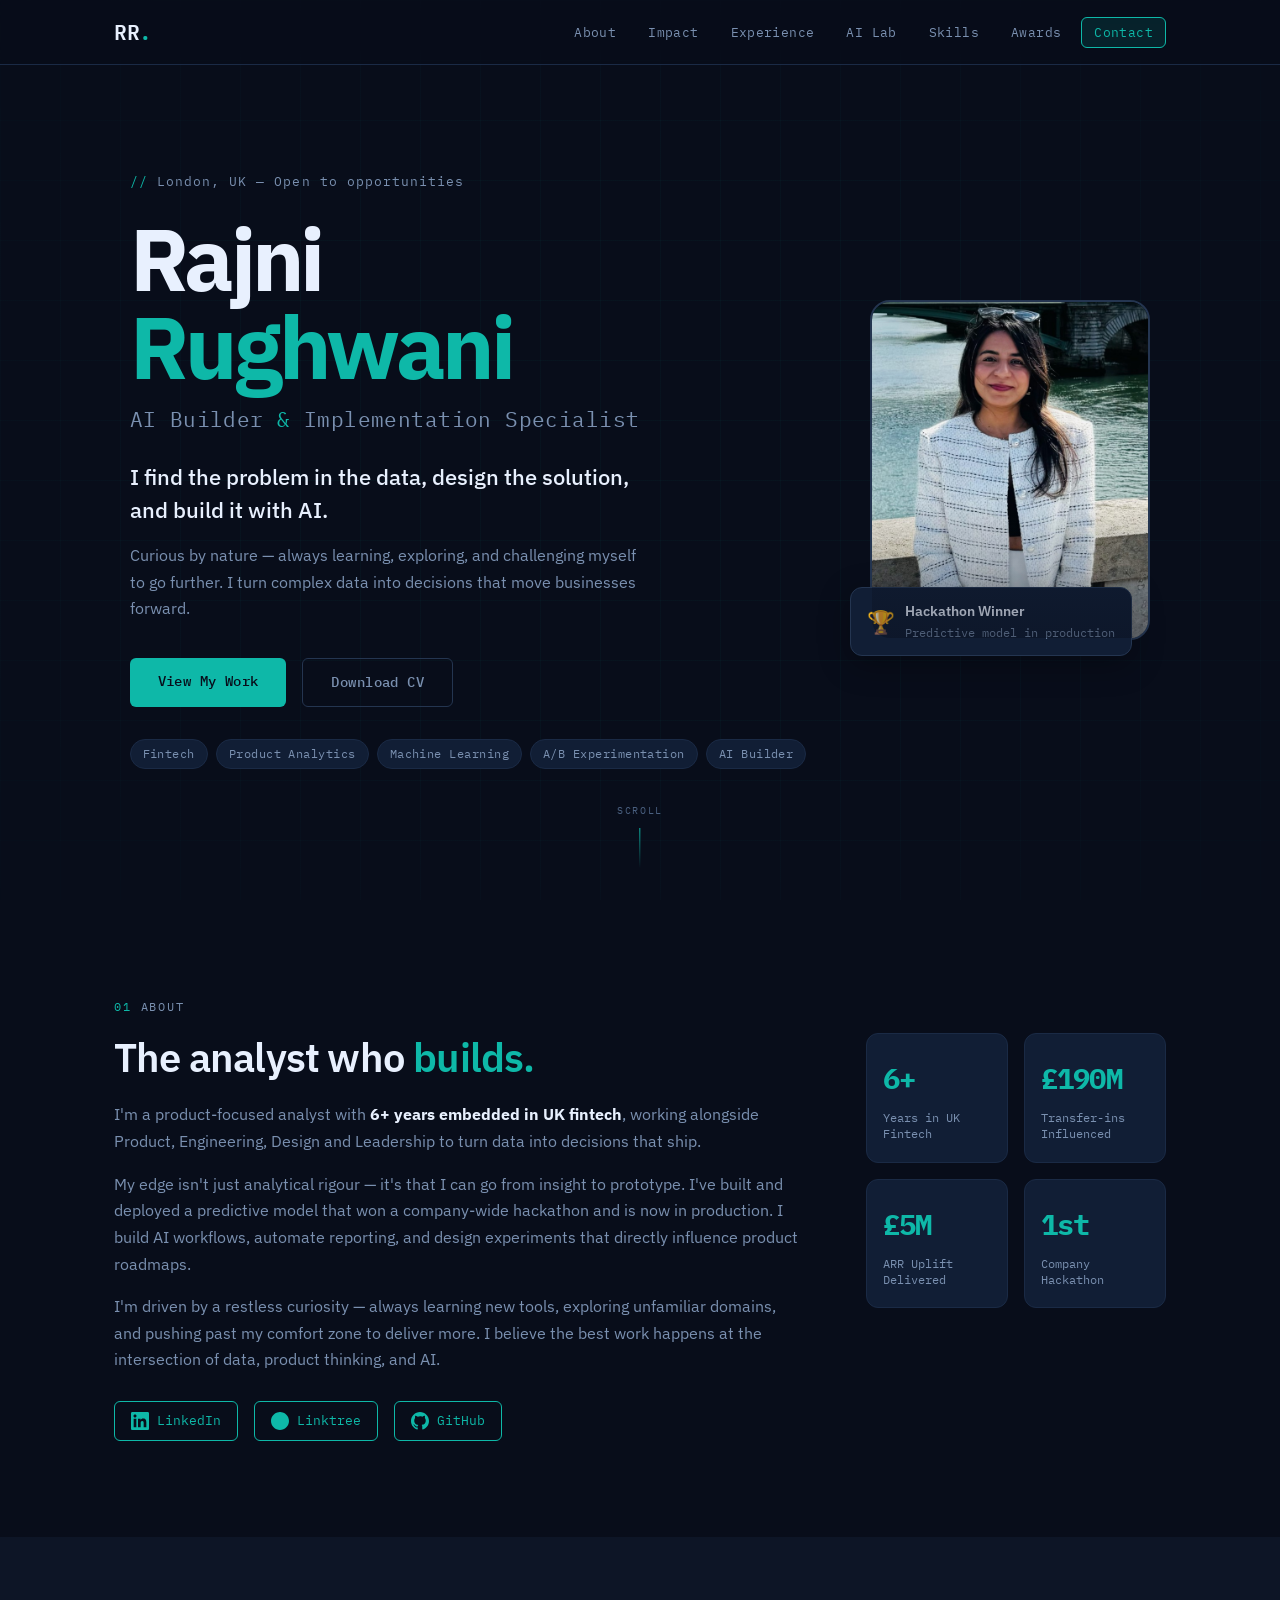
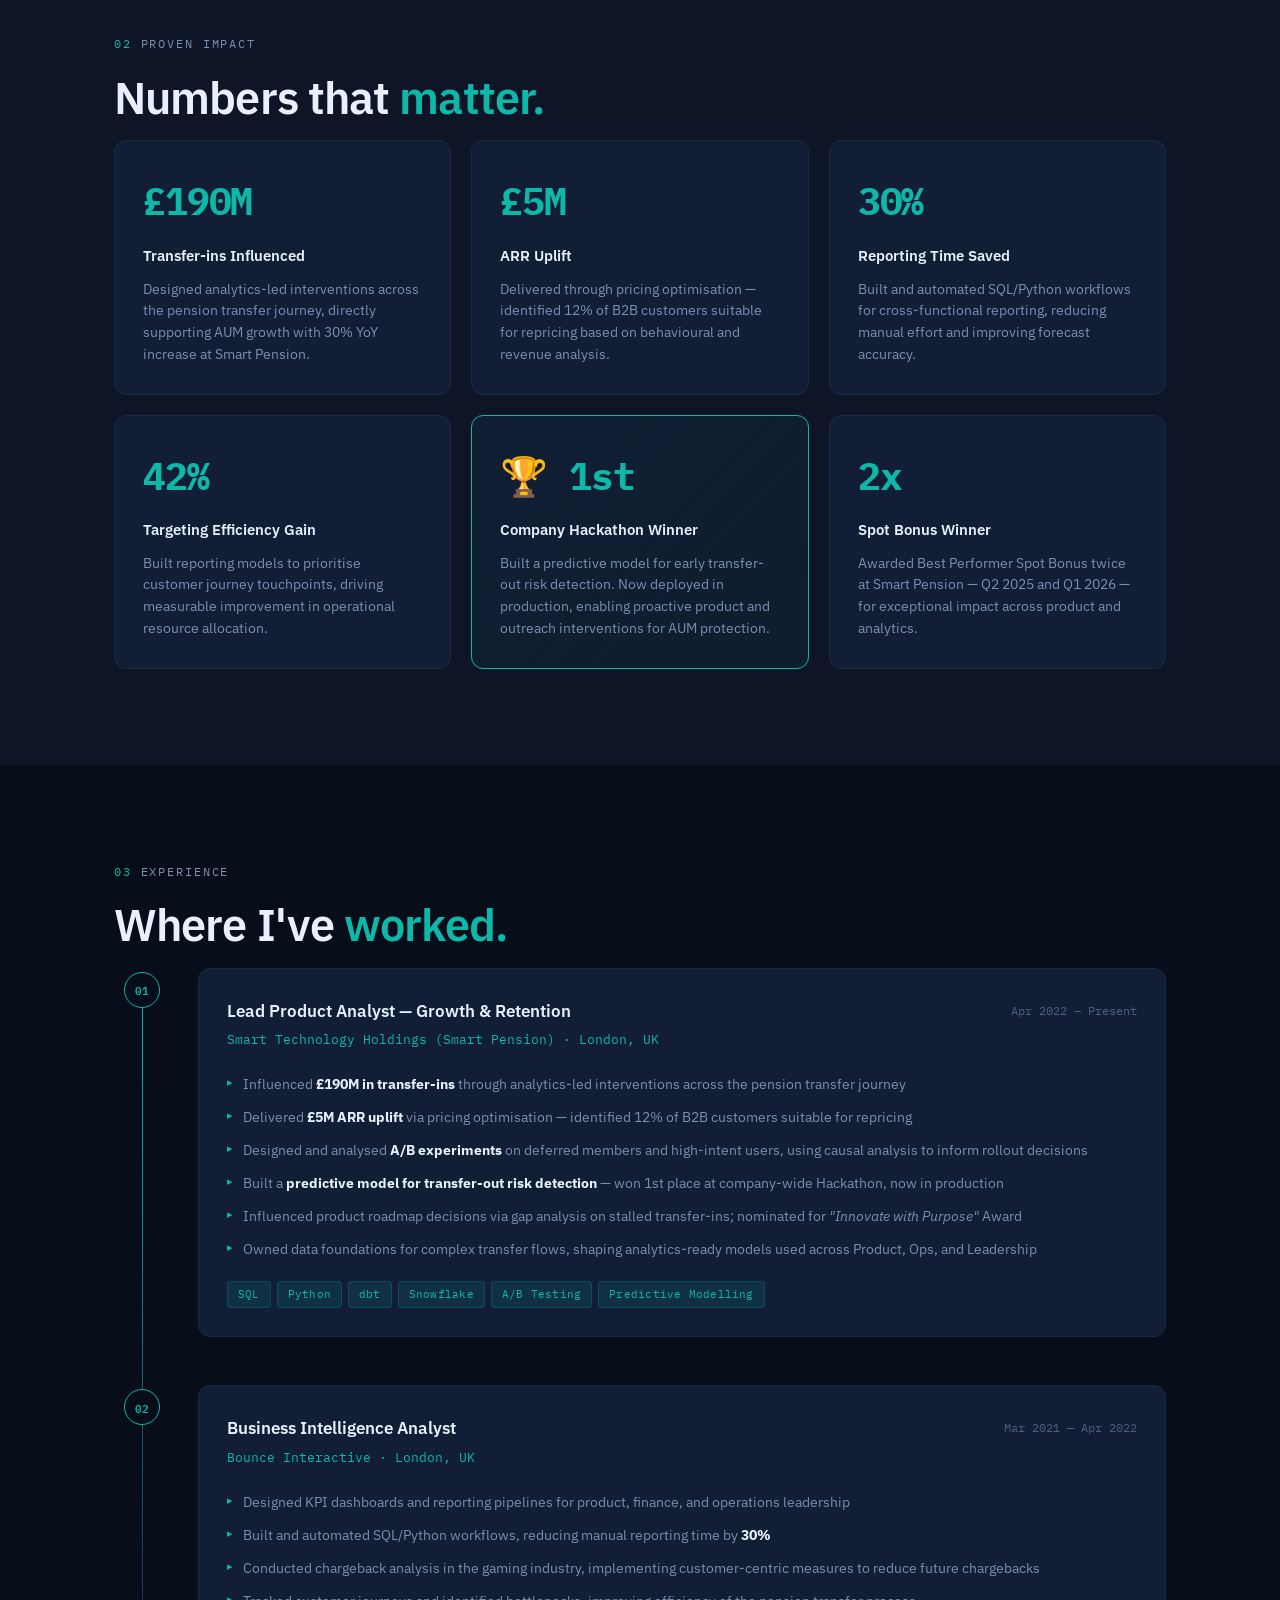
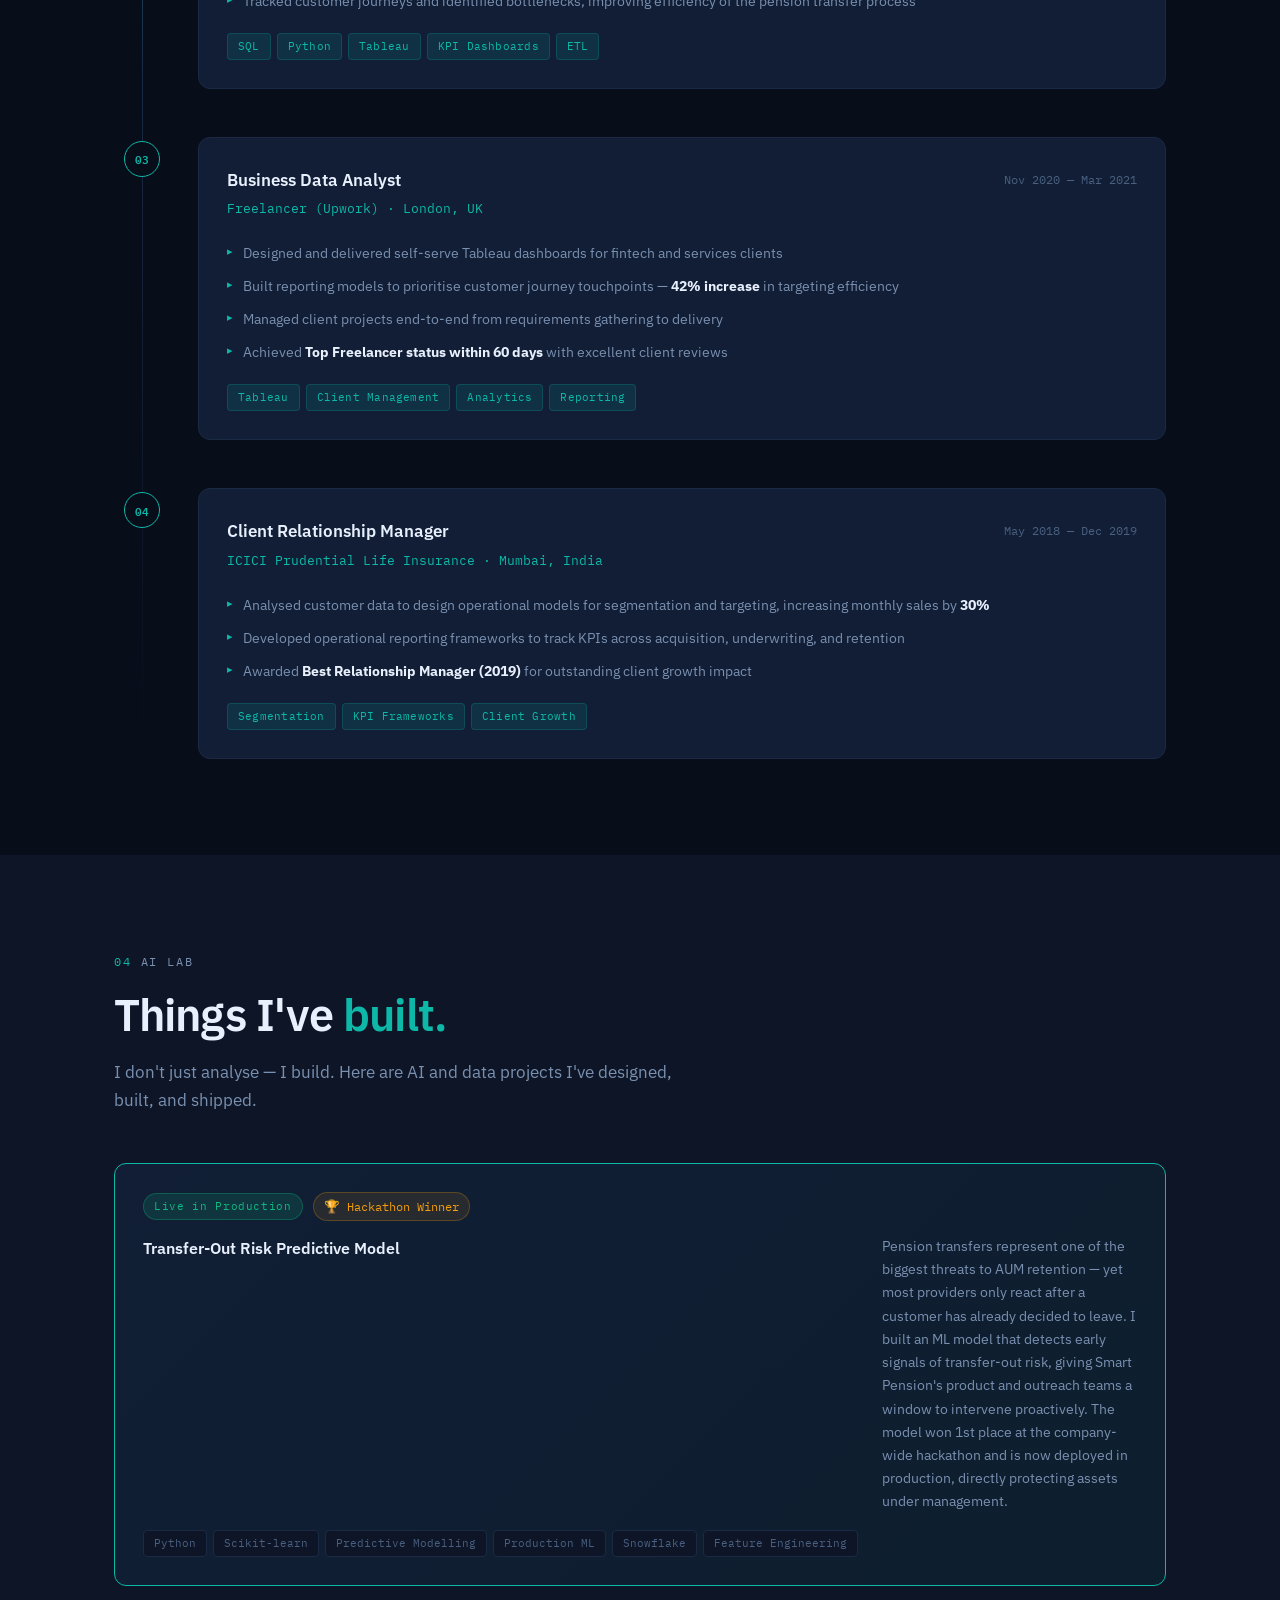
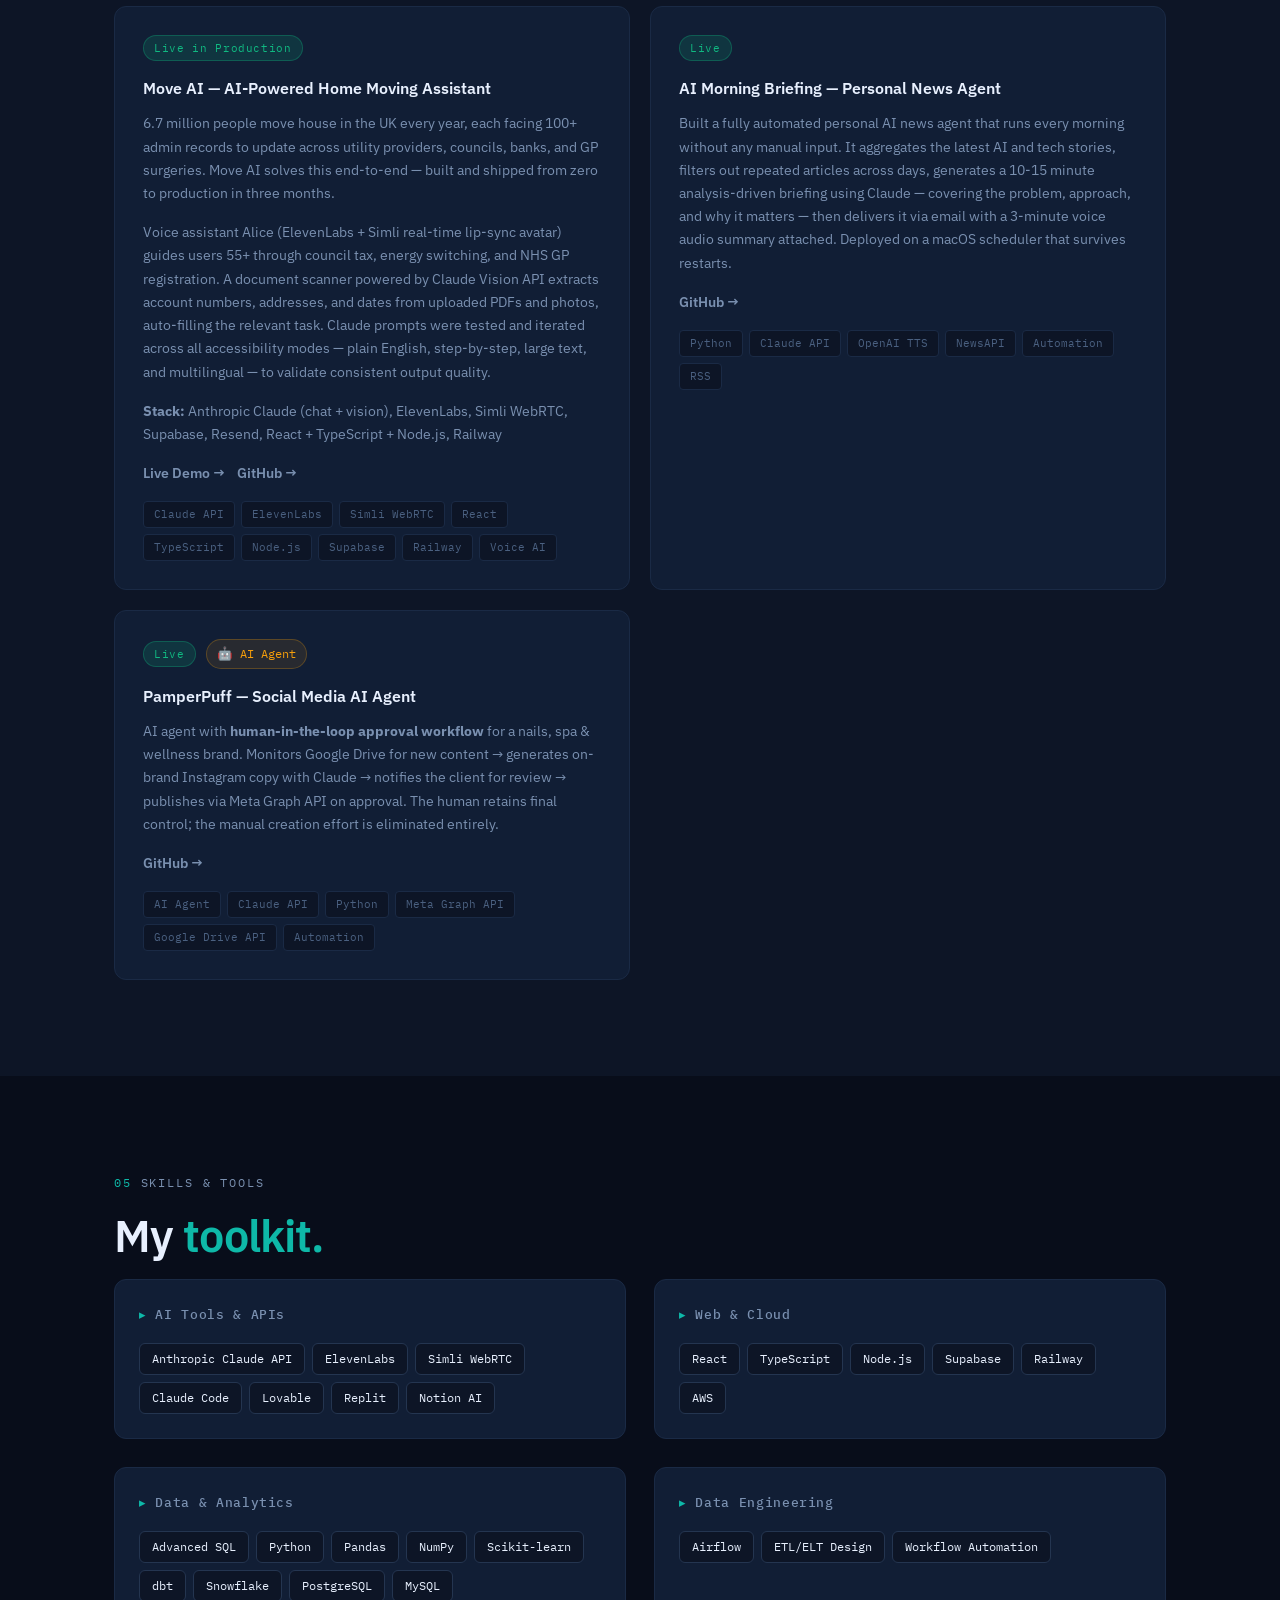
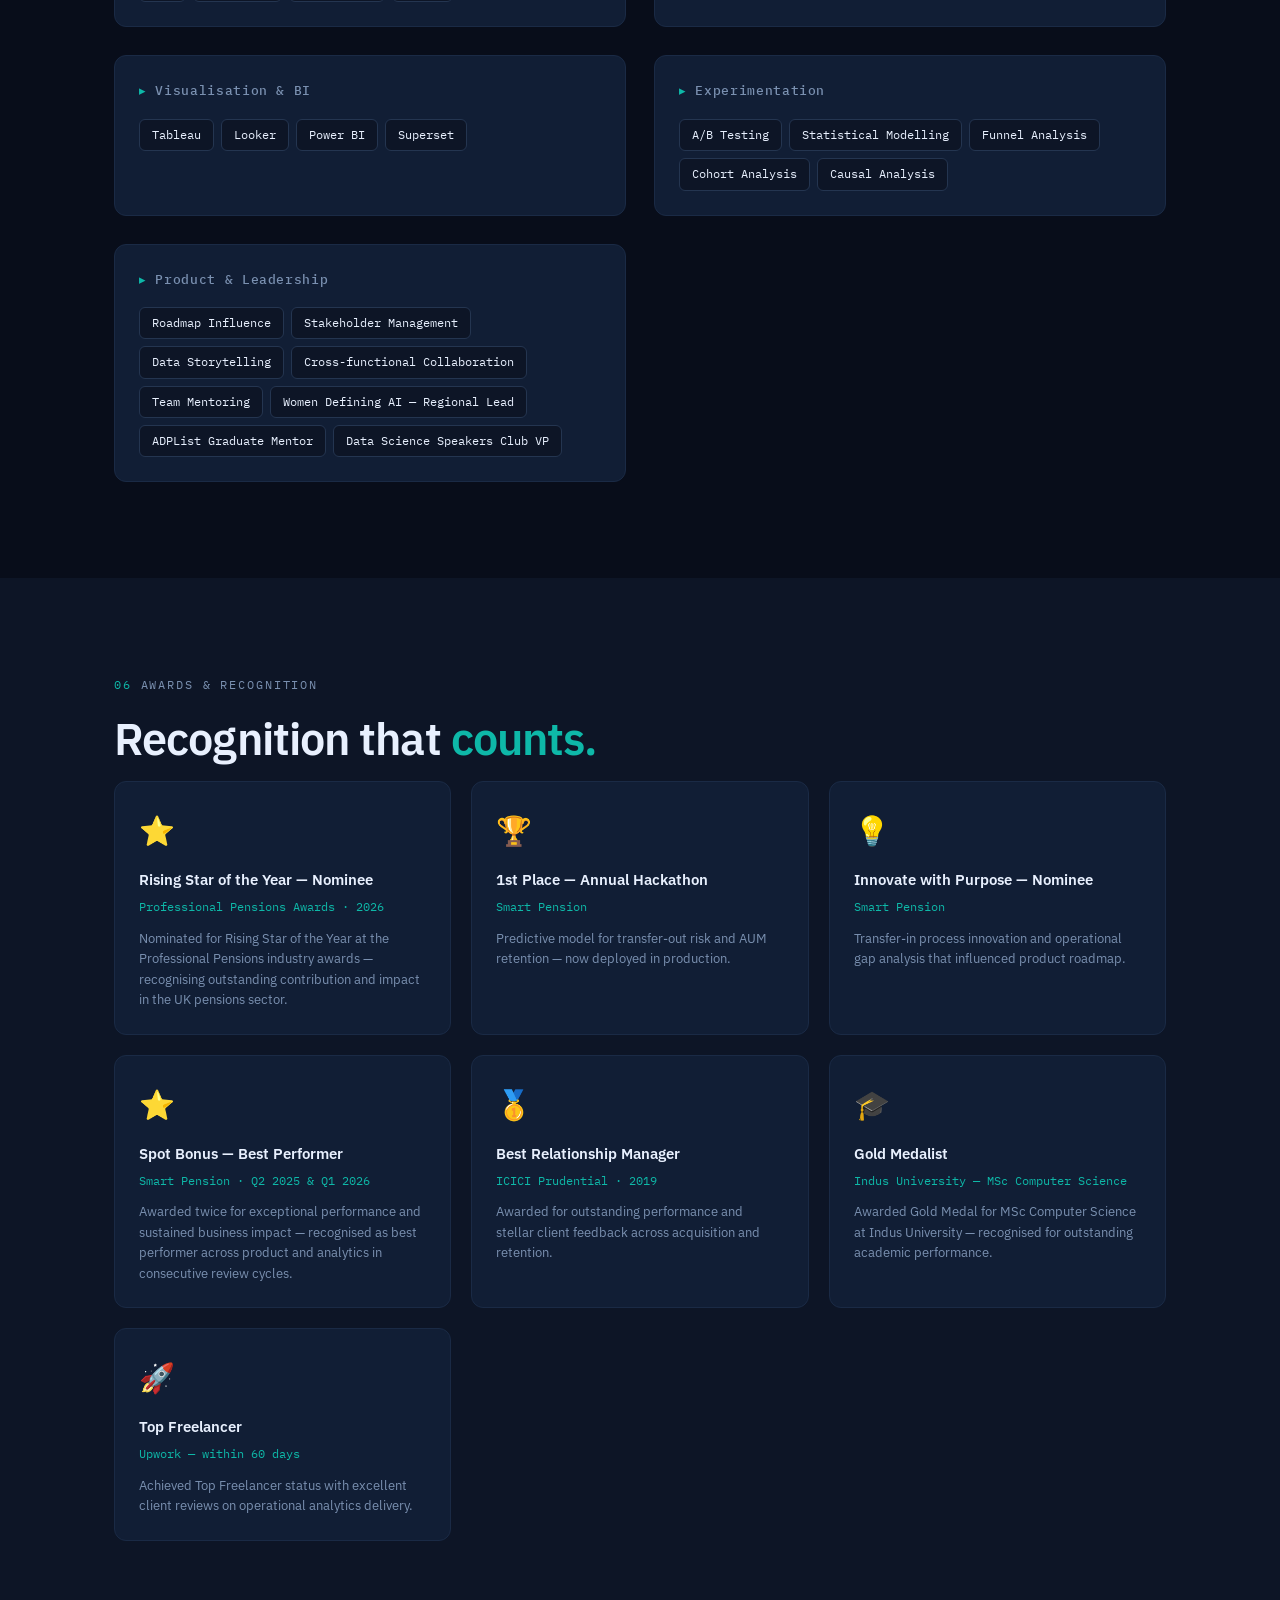
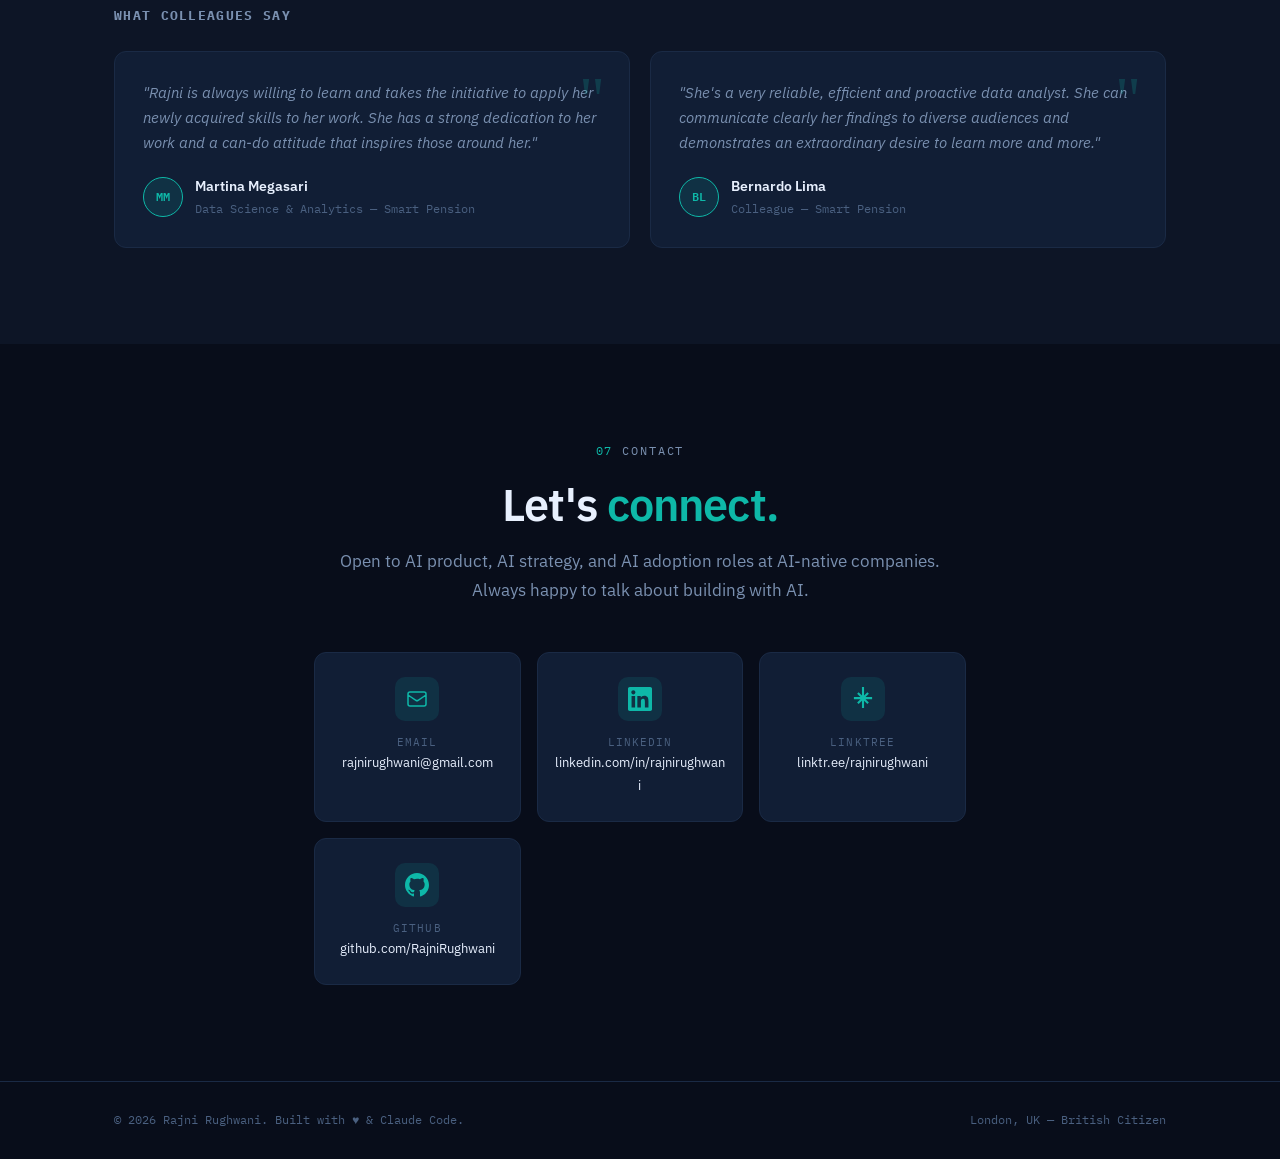
==== commit 21755c35: "Update title to AI Builder & Implementation Specialist" ====
--- a/index.html
+++ b/index.html
@@ -3,8 +3,8 @@
 <head>
   <meta charset="UTF-8" />
   <meta name="viewport" content="width=device-width, initial-scale=1.0" />
-  <title>Rajni Rughwani — AI Builder & Adoption Specialist</title>
-  <meta name="description" content="Rajni Rughwani — AI Builder & Adoption Specialist. 6+ years in regulated UK fintech. Builds and implements AI in production." />
+  <title>Rajni Rughwani — AI Builder & Implementation Specialist</title>
+  <meta name="description" content="Rajni Rughwani — AI Builder & Implementation Specialist. 6+ years in regulated UK fintech. Builds and implements AI in production." />
   <link rel="preconnect" href="https://fonts.googleapis.com" />
   <link rel="preconnect" href="https://fonts.gstatic.com" crossorigin />
   <link href="https://fonts.googleapis.com/css2?family=IBM+Plex+Mono:wght@300;400;500;600&family=IBM+Plex+Sans:wght@300;400;500;600;700&display=swap" rel="stylesheet" />
@@ -38,7 +38,7 @@
       <div class="hero-text">
         <p class="hero-eyebrow"><span class="accent">// </span>London, UK &mdash; Open to opportunities</p>
         <h1>Rajni<br /><span class="accent">Rughwani</span></h1>
-        <p class="hero-title">AI Builder <span class="accent">&</span> Adoption Specialist</p>
+        <p class="hero-title">AI Builder <span class="accent">&</span> Implementation Specialist</p>
         <p class="hero-tagline">I find the problem in the data, design the solution,<br class="hide-sm" /> and build it with AI.</p>
         <p class="hero-sub">Curious by nature &mdash; always learning, exploring, and challenging myself to go further. I turn complex data into decisions that move businesses forward.</p>
         <div class="hero-actions">
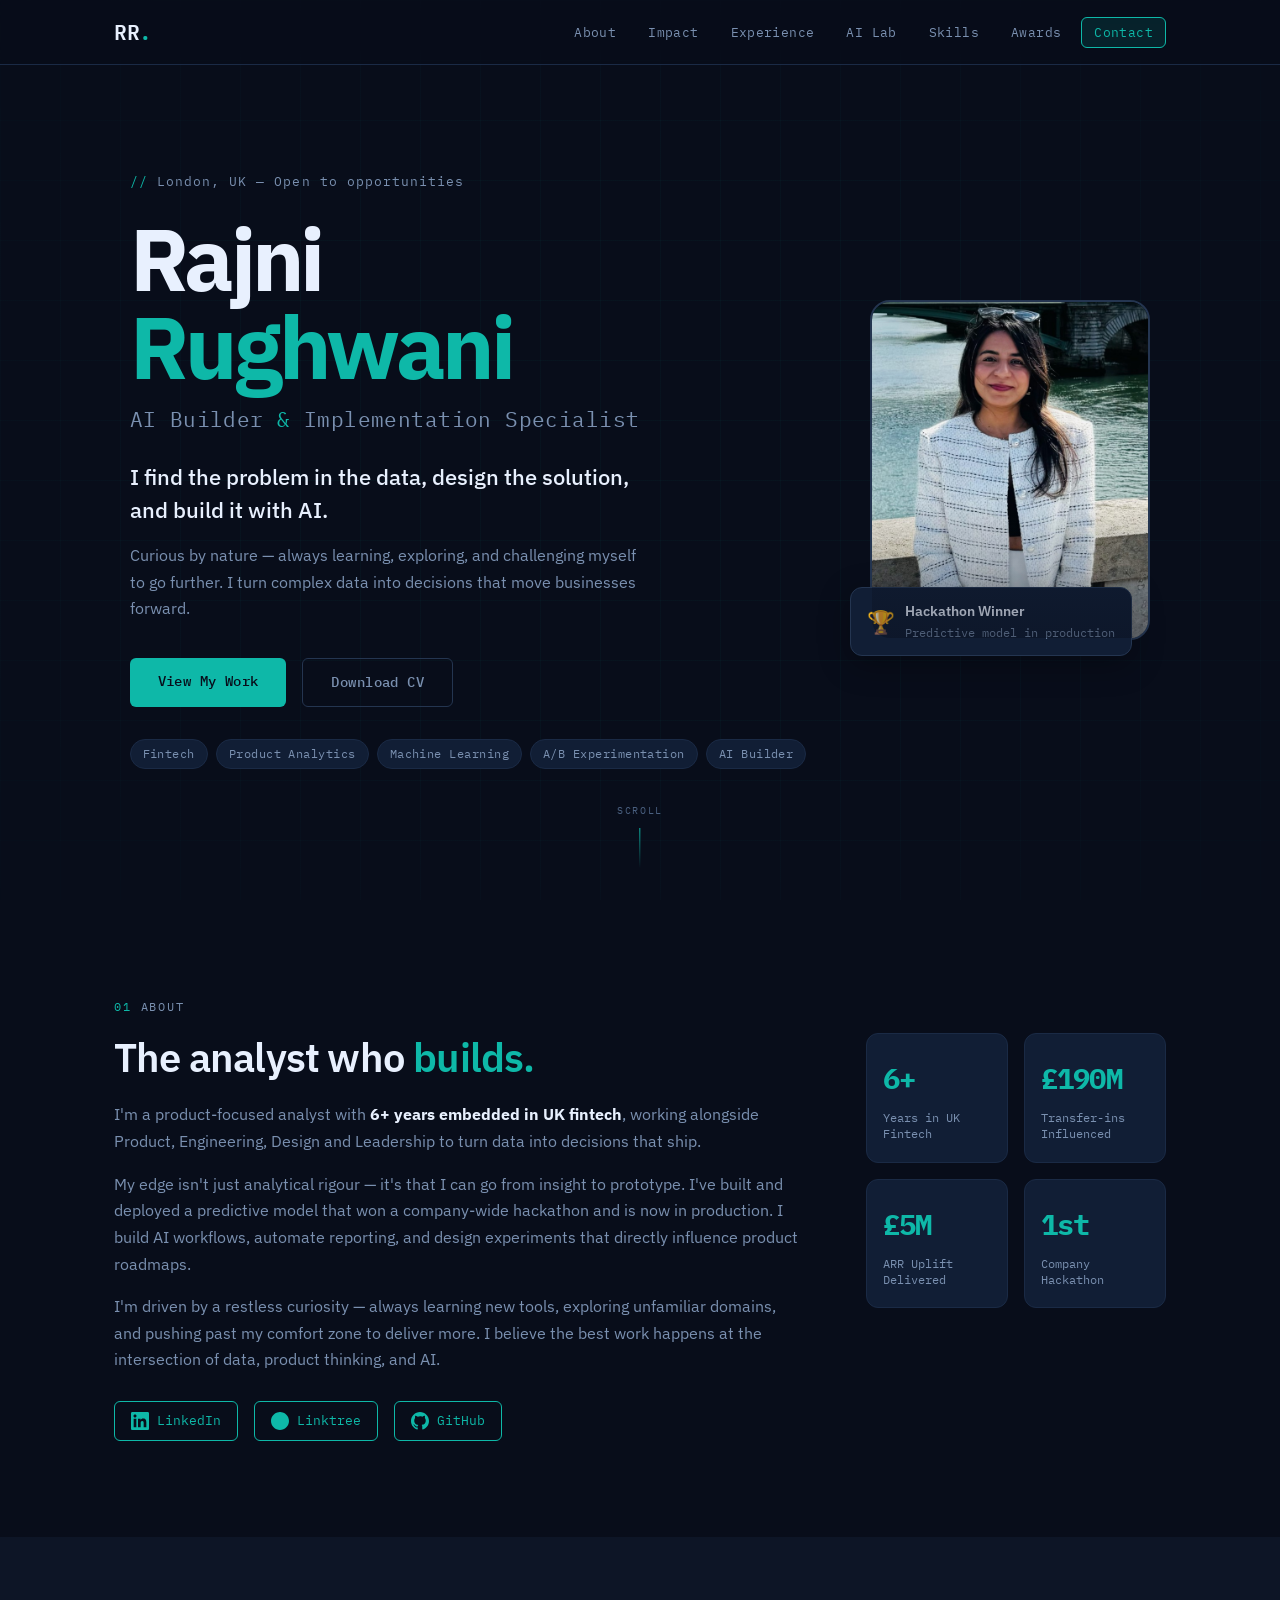
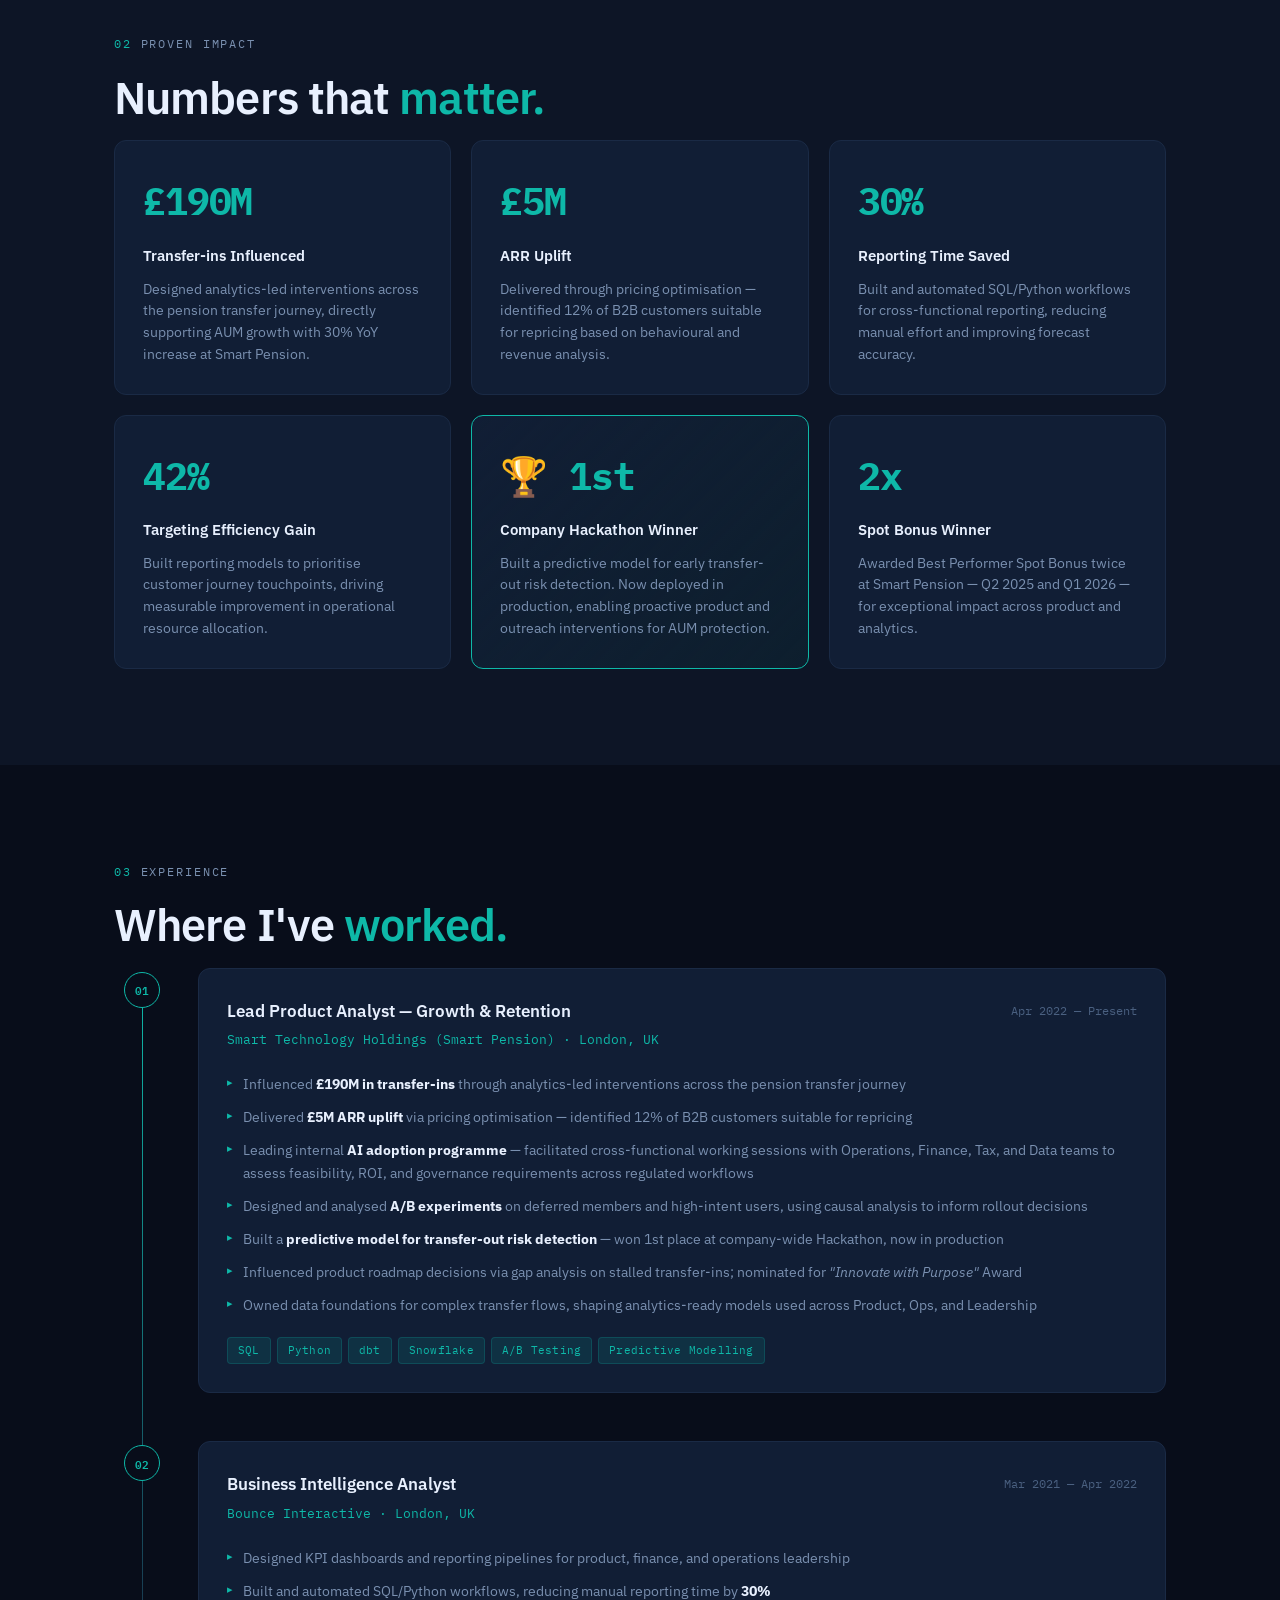
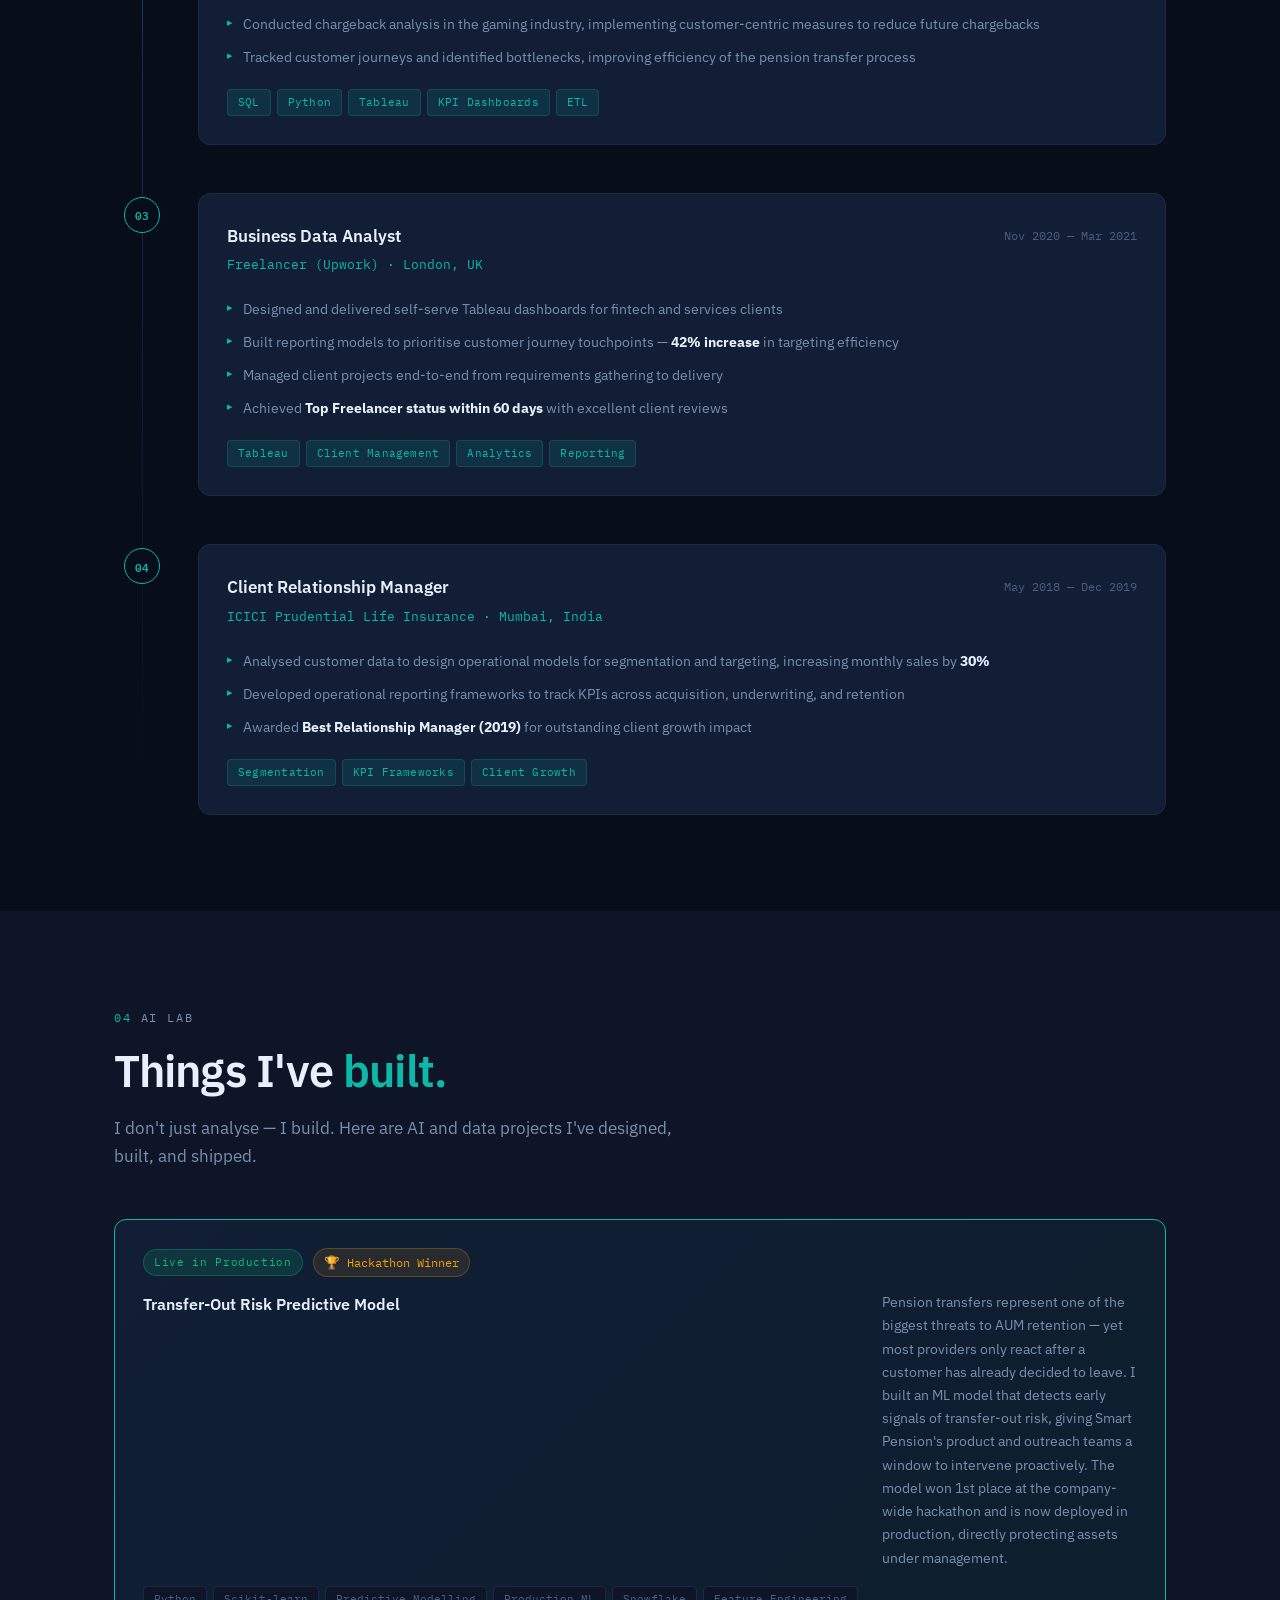
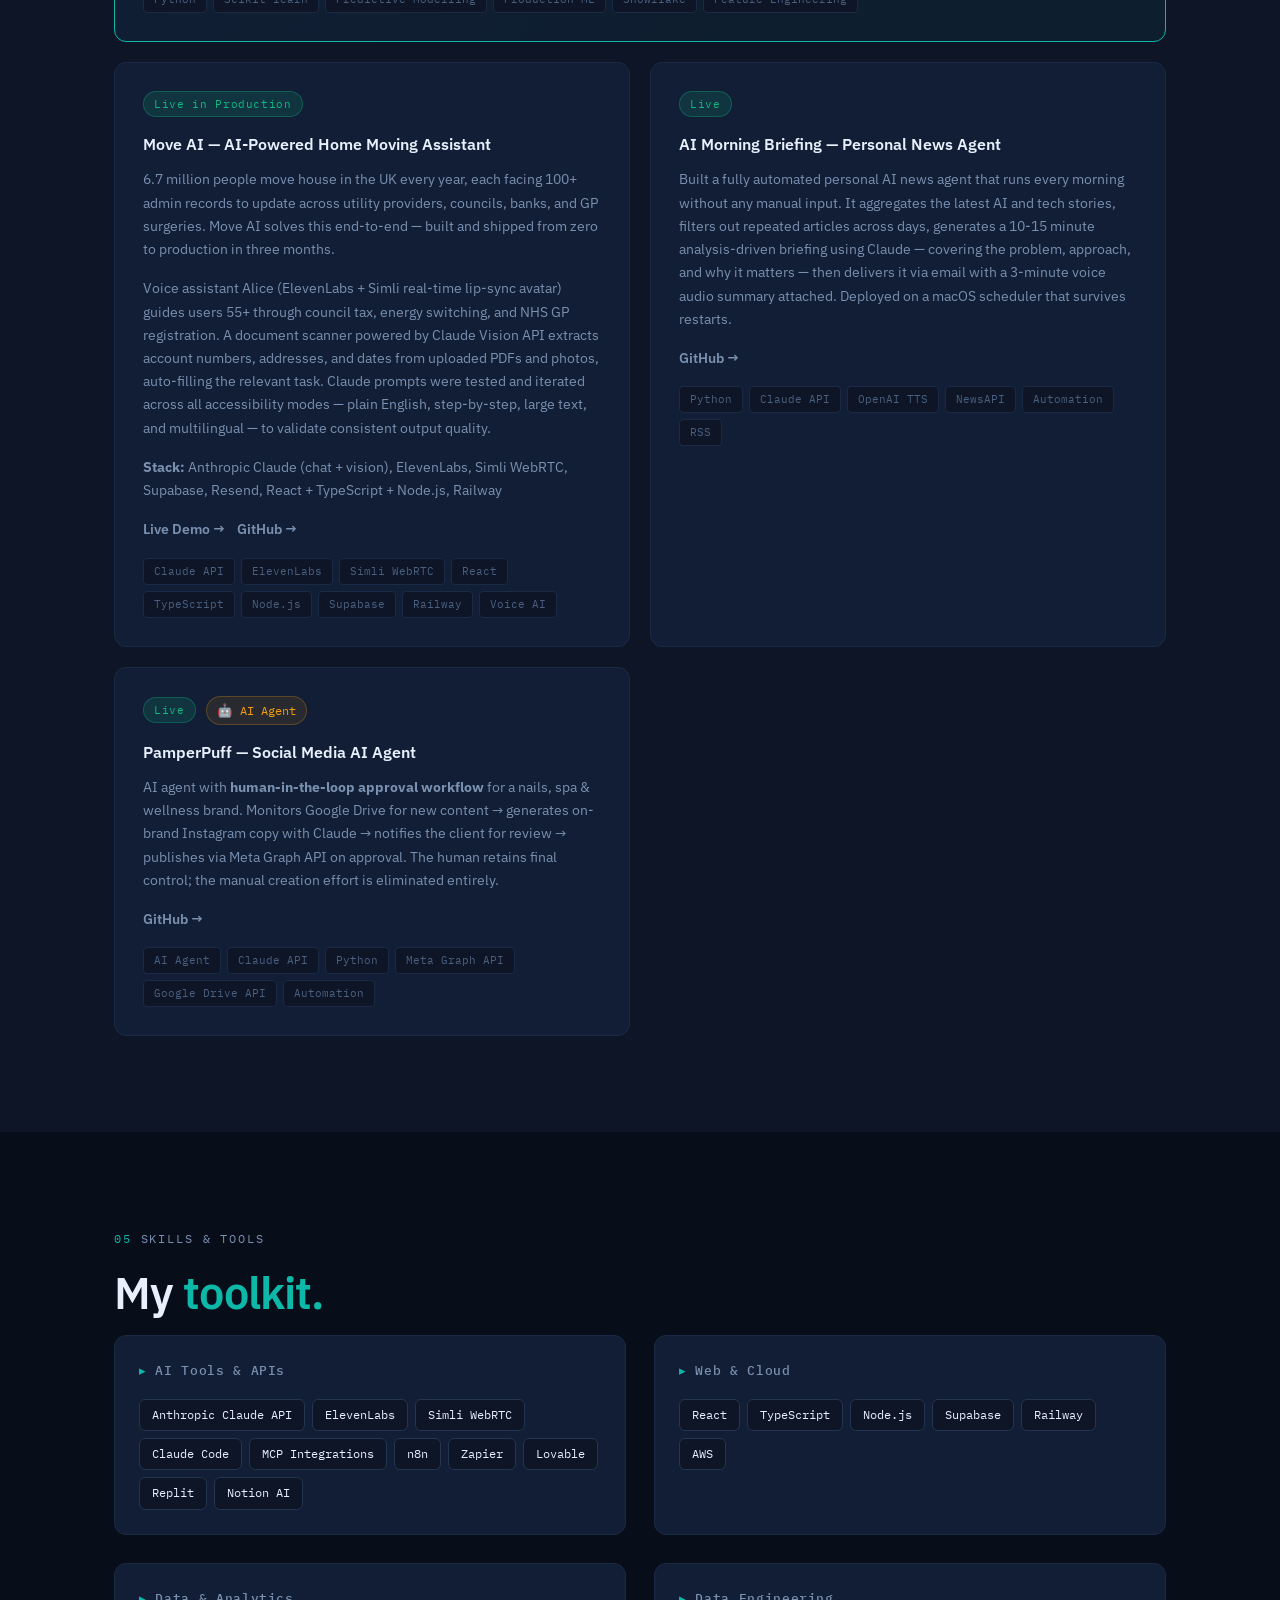
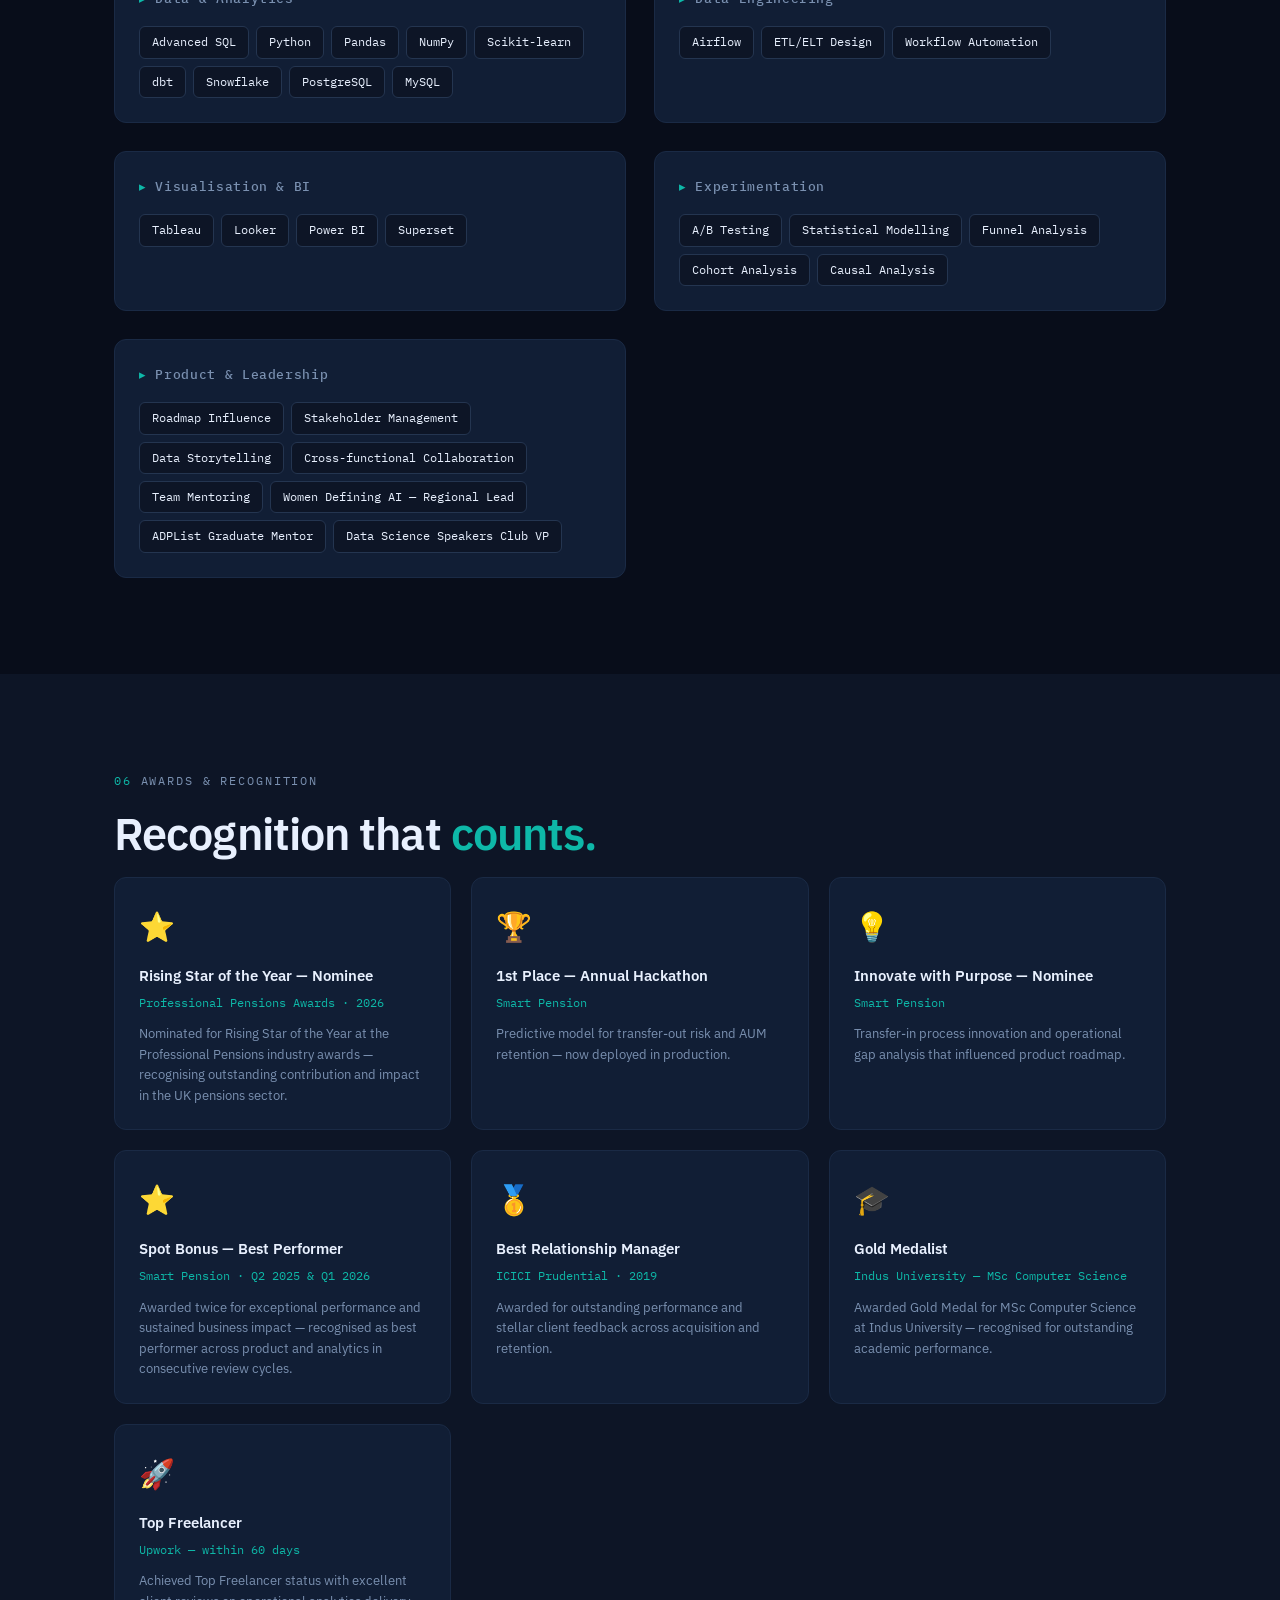
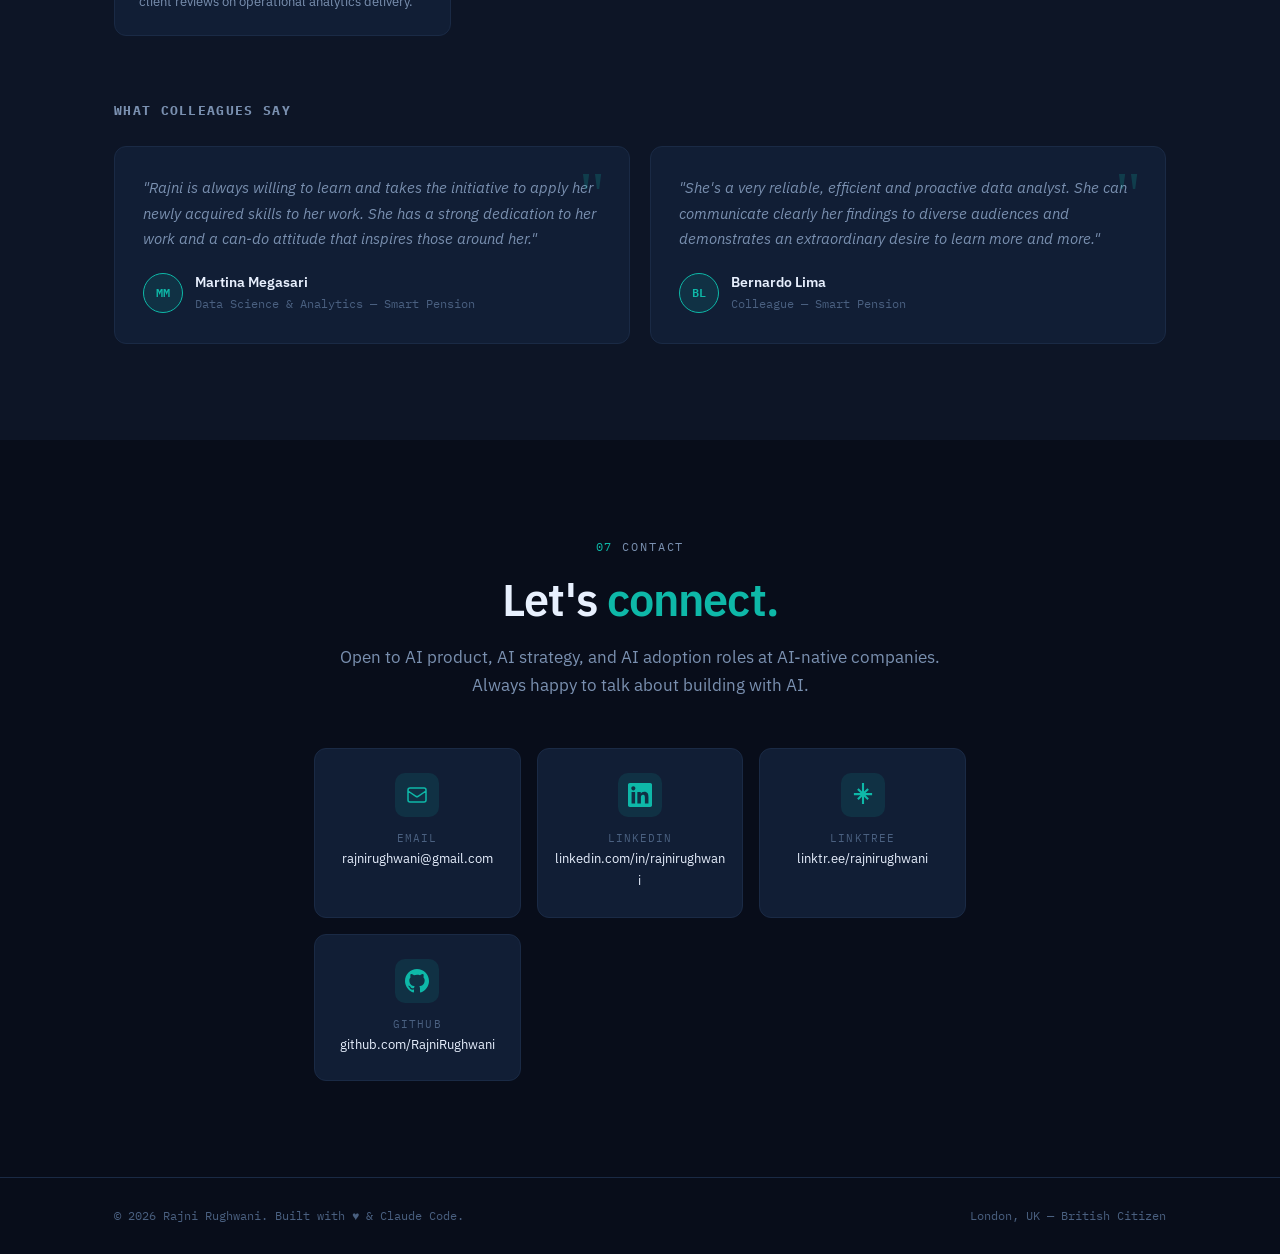
==== commit ad221141: "Add n8n, Zapier, MCP integrations to skills; add AI adoption coaching bullet to Smart Pension Co-Aut" ====
--- a/index.html
+++ b/index.html
@@ -181,6 +181,7 @@
             <ul class="timeline-bullets">
               <li>Influenced <strong>£190M in transfer-ins</strong> through analytics-led interventions across the pension transfer journey</li>
               <li>Delivered <strong>£5M ARR uplift</strong> via pricing optimisation — identified 12% of B2B customers suitable for repricing</li>
+              <li>Leading internal <strong>AI adoption programme</strong> — facilitated cross-functional working sessions with Operations, Finance, Tax, and Data teams to assess feasibility, ROI, and governance requirements across regulated workflows</li>
               <li>Designed and analysed <strong>A/B experiments</strong> on deferred members and high-intent users, using causal analysis to inform rollout decisions</li>
               <li>Built a <strong>predictive model for transfer-out risk detection</strong> — won 1st place at company-wide Hackathon, now in production</li>
               <li>Influenced product roadmap decisions via gap analysis on stalled transfer-ins; nominated for <em>"Innovate with Purpose"</em> Award</li>
@@ -348,7 +349,7 @@
         <div class="skill-group">
           <h3 class="skill-group-title"><span class="accent">▸</span> AI Tools &amp; APIs</h3>
           <div class="skill-pills">
-            <span>Anthropic Claude API</span><span>ElevenLabs</span><span>Simli WebRTC</span><span>Claude Code</span><span>Lovable</span><span>Replit</span><span>Notion AI</span>
+            <span>Anthropic Claude API</span><span>ElevenLabs</span><span>Simli WebRTC</span><span>Claude Code</span><span>MCP Integrations</span><span>n8n</span><span>Zapier</span><span>Lovable</span><span>Replit</span><span>Notion AI</span>
           </div>
         </div>
 
